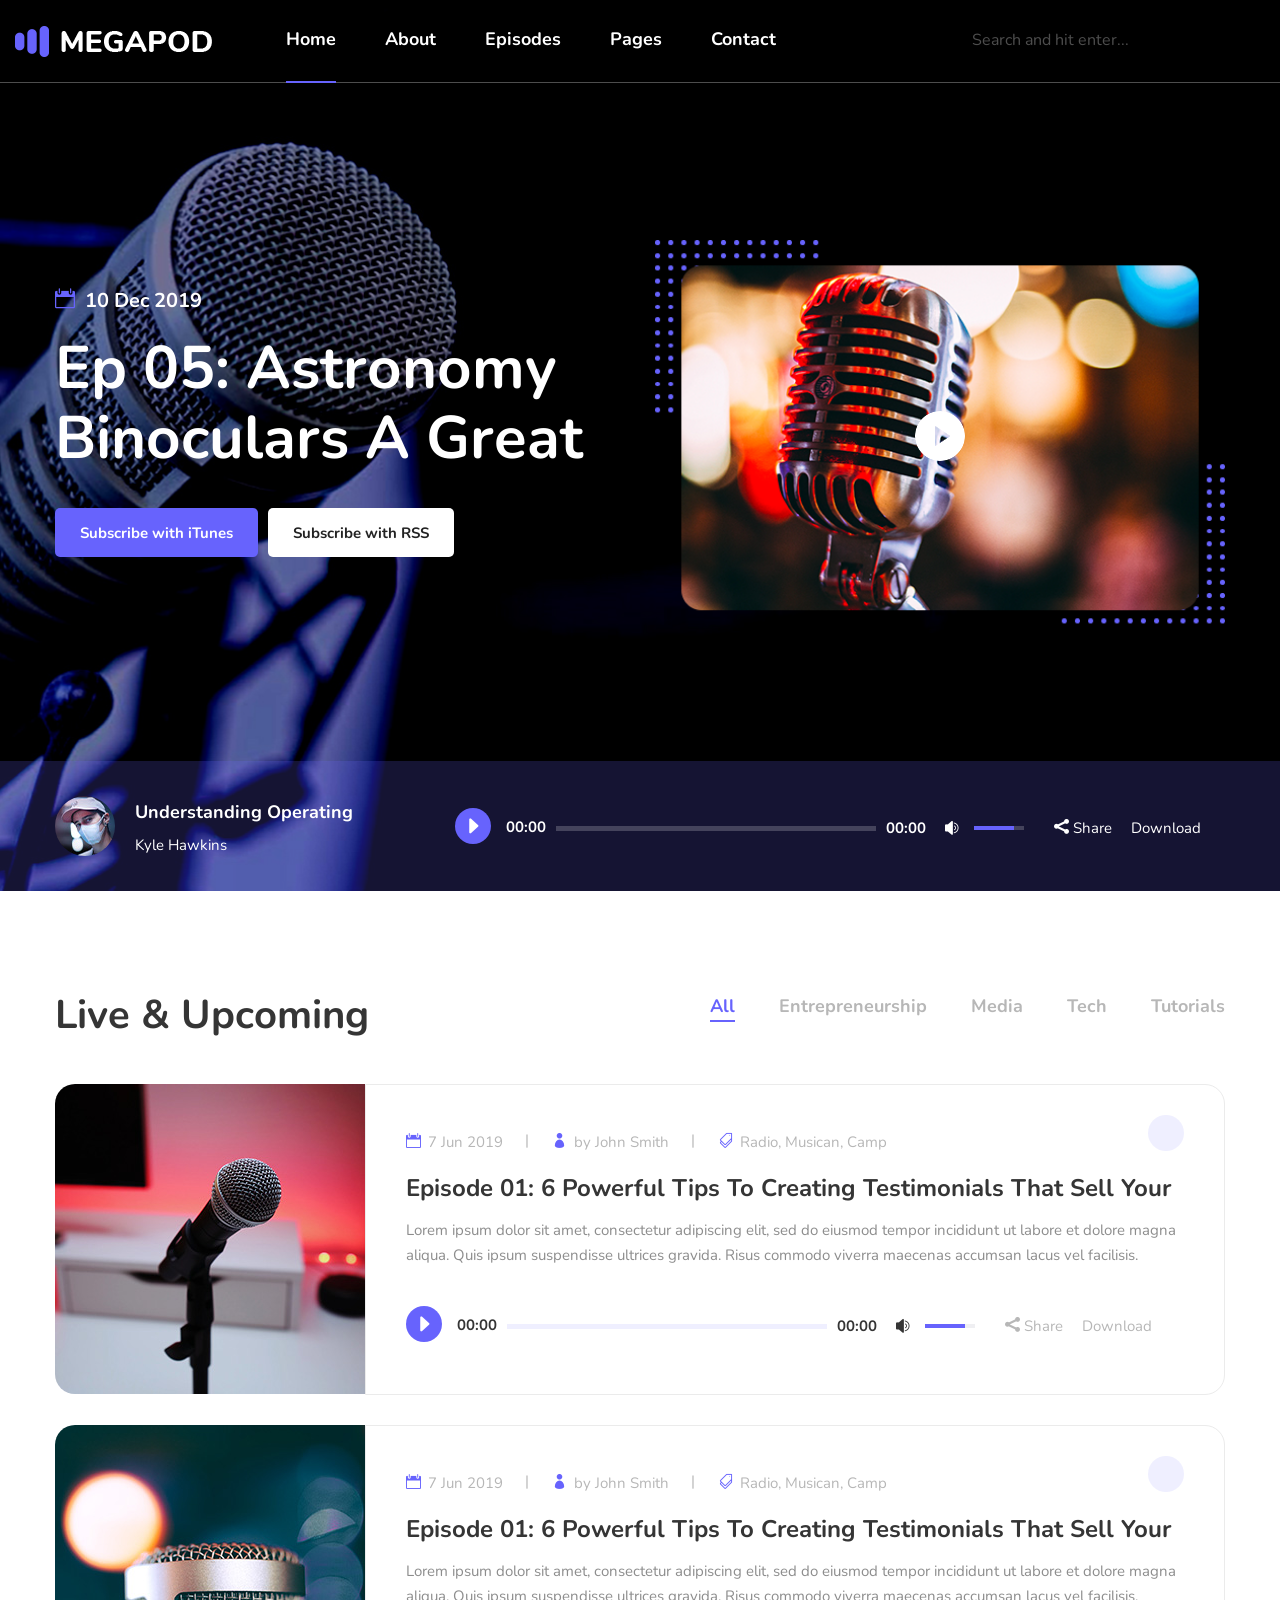
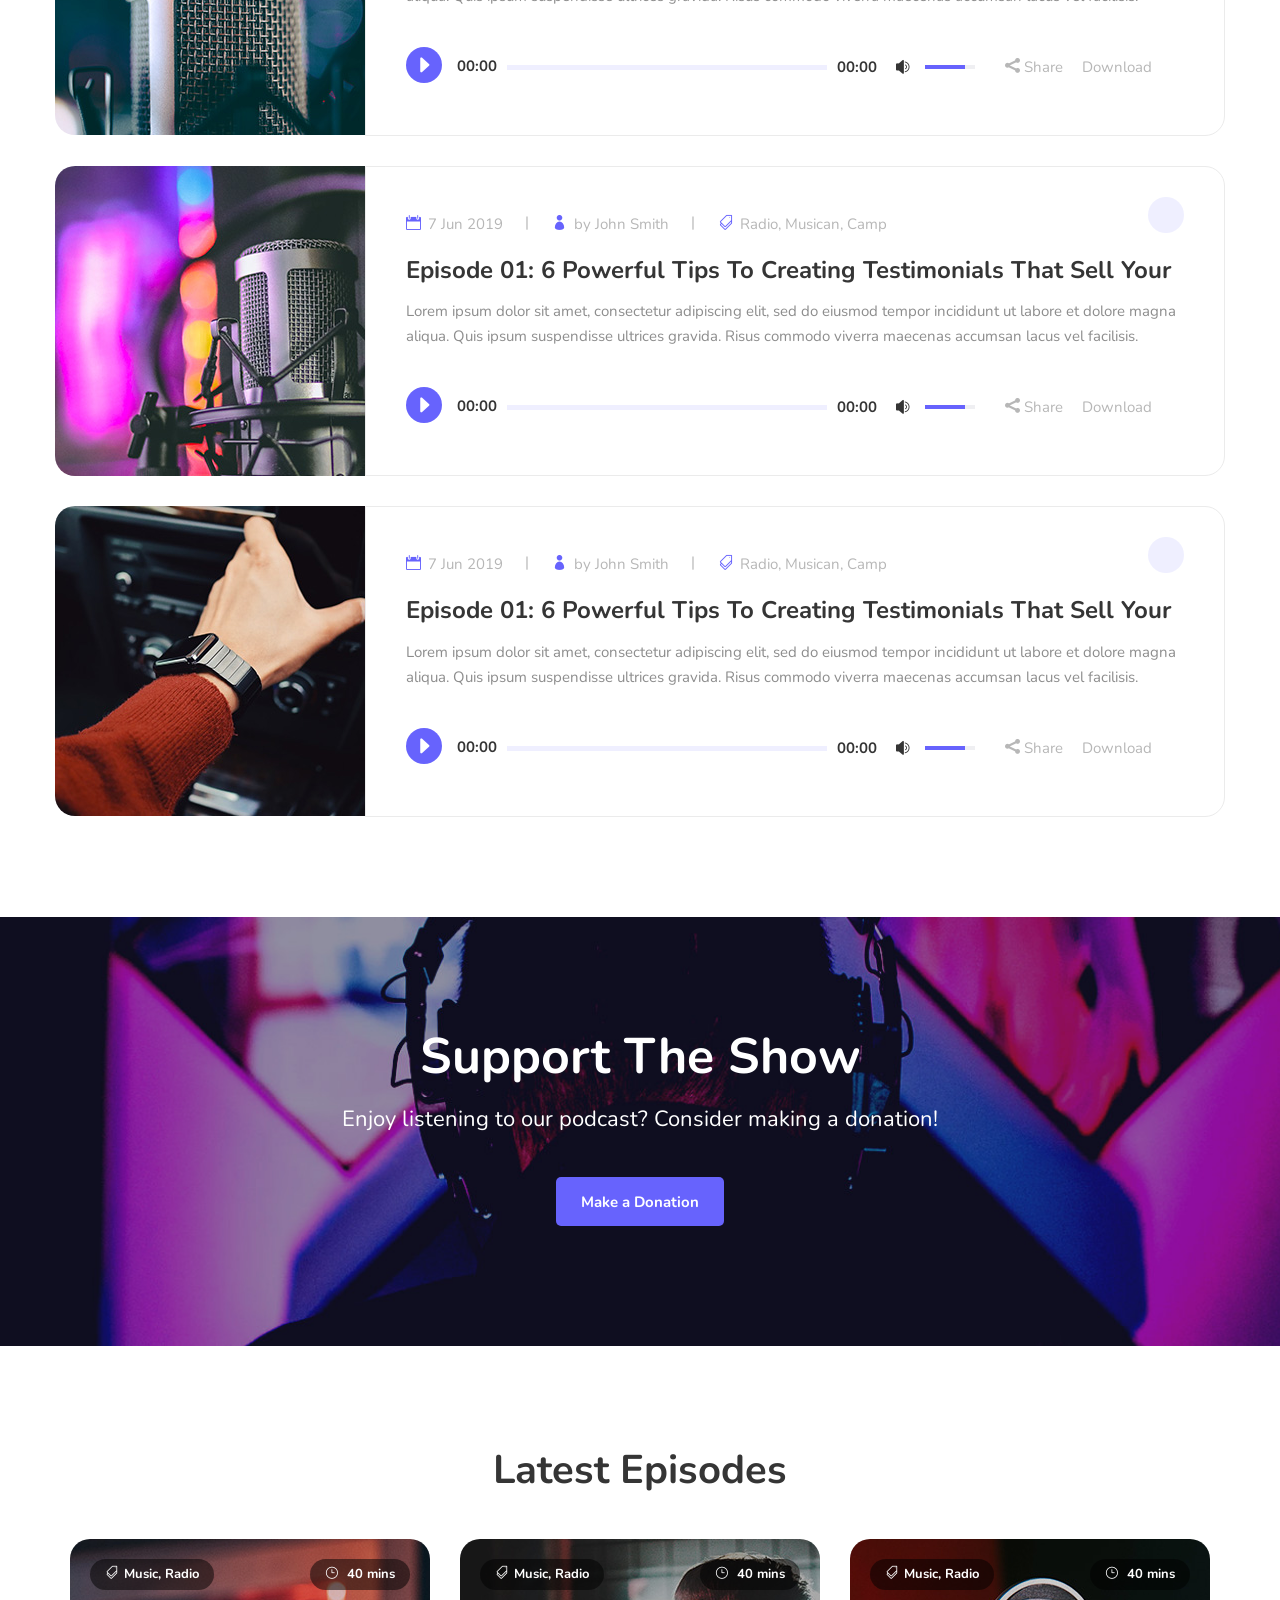
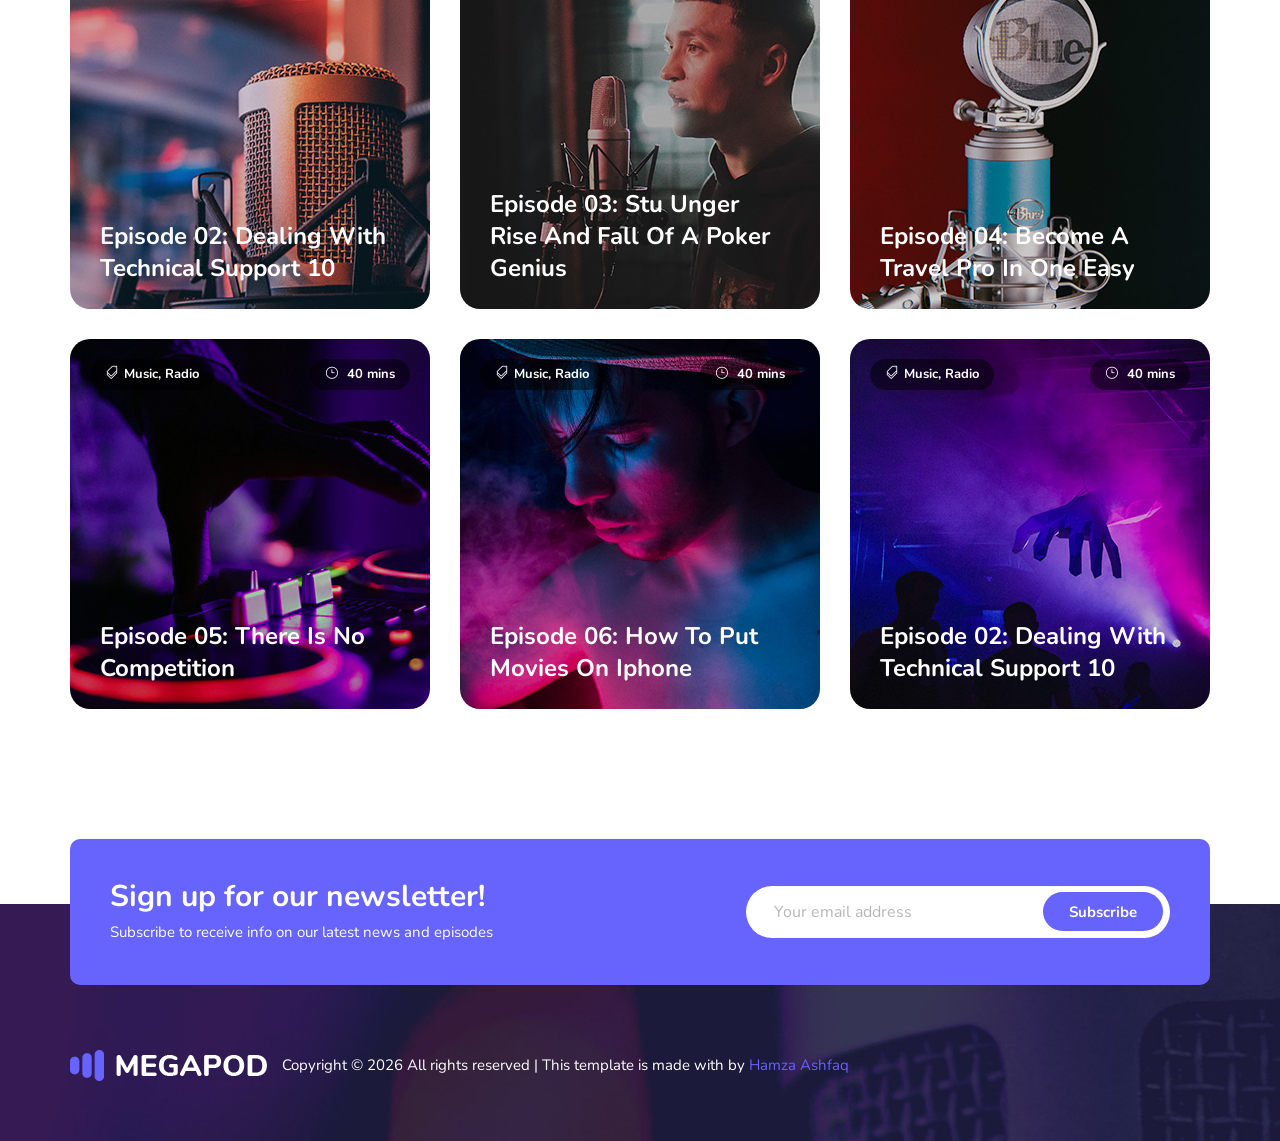
==== index.html @ d337b728 "Initial commit" ====
<!DOCTYPE html>
<html lang="zxx">

<head>
    <meta charset="UTF-8">
    <meta name="description" content="Megapod Template">
    <meta name="keywords" content="Megapod, unica, creative, html">
    <meta name="viewport" content="width=device-width, initial-scale=1.0">
    <meta http-equiv="X-UA-Compatible" content="ie=edge">
    <title>Megapod | Template</title>
    <link rel="shortcut icon" href="./img/download.jpg" type="image/x-icon">

    <!-- Google Font -->
    <link href="https://fonts.googleapis.com/css2?family=Nunito:wght@300;400;600;700;800;900&display=swap" rel="stylesheet">

    <!-- Css Styles -->
    <link rel="stylesheet" href="css/bootstrap.min.css" type="text/css">
    <link rel="stylesheet" href="css/font-awesome.min.css" type="text/css">
    <link rel="stylesheet" href="css/elegant-icons.css" type="text/css">
    <link rel="stylesheet" href="css/magnific-popup.css" type="text/css">
    <link rel="stylesheet" href="css/owl.carousel.min.css" type="text/css">
    <link rel="stylesheet" href="css/slicknav.min.css" type="text/css">
    <link rel="stylesheet" href="css/style.css" type="text/css">
</head>

<body>
    <!-- Page Preloder -->
    <div id="preloder">
        <div class="loader"></div>
    </div>

    <!-- Offcanvas Menu Begin -->
    <div class="offcanvas-menu-overlay"></div>
    <div class="offcanvas-menu-wrapper">
        <div class="offcanvas__search">
            <form action="#">
                <input type="text" placeholder="Search and hit enter...">
                <button type="submit"><i class="fa fa-search"></i></button>
            </form>
        </div>
        <div class="offcanvas__logo">
            <a href="./index.html"><img src="img/logo.png" alt=""></a>
        </div>
        <div id="mobile-menu-wrap"></div>
        <div class="offcanvas__social">
            <a href="#"><i class="fa fa-facebook"></i></a>
            <a href="#"><i class="fa fa-twitter"></i></a>
            <a href="#"><i class="fa fa-pinterest"></i></a>
            <a href="#"><i class="fa fa-instagram"></i></a>
            <a href="#"><i class="fa fa-dribbble"></i></a>
        </div>
    </div>
    <!-- Offcanvas Menu End -->

    <!-- Header Section Begin -->
    <header class="header">
        <div class="container-fluid">
            <div class="row">
                <div class="col-lg-8">
                    <div class="header__logo">
                        <a href="./index.html"><img src="img/logo.png" alt=""></a>
                    </div>
                    <nav class="header__menu mobile-menu">
                        <ul>
                            <li class="active"><a href="./index.html">Home</a></li>
                            <li><a href="./about.html">About</a></li>
                            <li><a href="./episodes.html">Episodes</a></li>
                            <li><a href="#">Pages</a>
                                <ul class="dropdown">
                                    <li><a href="./about.html">About</a></li>
                                    <li><a href="./episodes-details.html">Episodes</a></li>
                                    <li><a href="./blog.html">Blog</a></li>
                                    <li><a href="./blog-details.html">Blog Details</a></li>
                                </ul>
                            </li>
                            <li><a href="./contact.html">Contact</a></li>
                        </ul>
                    </nav>
                </div>
                <div class="col-lg-4">
                    <div class="header__right">
                        <div class="header__right__search">
                            <form action="#">
                                <input type="text" placeholder="Search and hit enter...">
                                <button type="submit"><i class="fa fa-search"></i></button>
                            </form>
                        </div>
                        <div class="header__right__social">
                            <a href="#"><i class="fa fa-facebook"></i></a>
                            <a href="#"><i class="fa fa-twitter"></i></a>
                            <a href="#"><i class="fa fa-pinterest"></i></a>
                            <a href="#"><i class="fa fa-instagram"></i></a>
                            <a href="#"><i class="fa fa-dribbble"></i></a>
                        </div>
                    </div>
                </div>
            </div>
            <div class="canvas__open"><i class="fa fa-bars"></i></div>
        </div>
    </header>
    <!-- Header Section End -->

    <!-- Hero Section Begin -->
    <section class="hero spad set-bg" data-setbg="img/hero/hero-bg.jpg">
        <div class="container">
            <div class="row">
                <div class="col-lg-6">
                    <div class="hero__text">
                        <h5><span class="icon_calendar"></span> 10 Dec 2019</h5>
                        <h2>Ep 05: Astronomy Binoculars A Great</h2>
                        <a href="#" class="primary-btn">Subscribe with iTunes</a>
                        <a href="#" class="primary-btn white-btn">Subscribe with RSS</a>
                    </div>
                </div>
                <div class="col-lg-6">
                    <div class="hero__pic set-bg" data-setbg="img/hero/hero-video.png">
                        <a href="https://w.soundcloud.com/player/?url=https%3A//api.soundcloud.com/tracks/249690664&color=%23ff5500&auto_play=false&hide_related=false&show_comments=true&show_user=true&show_reposts=false&show_teaser=true&visual=true" class="play-btn video-popup"><img src="img/hero/play-btn.png" alt=""></a>
                    </div>
                </div>
            </div>
        </div>
        <div class="single__track">
            <div class="container">
                <div class="row">
                    <div class="col-lg-4">
                        <div class="single__track__item">
                            <div class="single__track__item__pic">
                                <img src="img/hero/hero-track.jpg" alt="">
                            </div>
                            <div class="single__track__item__text">
                                <h5>Understanding Operating</h5>
                                <span>Kyle Hawkins</span>
                            </div>
                        </div>
                    </div>
                    <div class="col-lg-8">
                        <div class="single__track__option">
                            <div class="jp-jplayer jplayer" data-ancestor=".jp_container" data-url="music-files/2.mp3">
                            </div>
                            <div class="jp-audio jp_container" role="application" aria-label="media player">
                                <div class="jp-gui jp-interface">
                                    <!-- Player Controls -->
                                    <div class="player_controls_box">
                                        <button class="jp-play player_button" tabindex="0"></button>
                                    </div>
                                    <!-- Progress Bar -->
                                    <div class="player_bars">
                                        <div class="jp-progress">
                                            <div class="jp-seek-bar">
                                                <div>
                                                    <div class="jp-play-bar">
                                                        <div class="jp-current-time" role="timer" aria-label="time">0:00
                                                        </div>
                                                    </div>
                                                </div>
                                            </div>
                                        </div>
                                        <div class="jp-duration ml-auto" role="timer" aria-label="duration">00:00</div>
                                    </div>
                                    <!-- Volume Controls -->
                                    <div class="jp-volume-controls">
                                        <button class="jp-mute" tabindex="0"><span
                                            class="icon_volume-high"></span></button>
                                        <div class="jp-volume-bar">
                                            <div class="jp-volume-bar-value" style="width: 0%;"></div>
                                        </div>
                                    </div>
                                </div>
                                <div class="jp-btns">
                                    <a href="#"><i class="social_share"></i> Share</a>
                                    <a href="#"><i class="fa fa-download"></i> Download</a>
                                </div>
                            </div>
                        </div>
                    </div>
                </div>
            </div>
        </div>
    </section>
    <!-- Hero Section End -->

    <!-- Podcast Section Begin -->
    <section class="podcast spad">
        <div class="container">
            <div class="podcast__top">
                <div class="row">
                    <div class="col-lg-5 col-md-5">
                        <h2>Live & Upcoming</h2>
                    </div>
                    <div class="col-lg-7 col-md-7">
                        <ul class="filter__controls">
                            <li class="active" data-filter="*">All</li>
                            <li data-filter=".entrepreneurship">Entrepreneurship</li>
                            <li data-filter=".media">Media</li>
                            <li data-filter=".tech">Tech</li>
                            <li data-filter=".tutorials">Tutorials</li>
                        </ul>
                    </div>
                </div>
            </div>
            <div class="row podcast-filter">
                <div class="col-lg-12 mix entrepreneurship">
                    <div class="podcast__item">
                        <div class="podcast__item__pic">
                            <img src="img/podcast/podcast-1.jpg" alt="">
                        </div>
                        <div class="podcast__item__text">
                            <a href="#" class="heart-icon"><i class="fa fa-heart"></i></a>
                            <ul>
                                <li><span class="icon_calendar"></span> 7 Jun 2019 </li>
                                <li><span class="icon_profile"></span> by John Smith</li>
                                <li><span class="icon_tags_alt"></span> Radio, Musican, Camp</li>
                            </ul>
                            <h4>Episode 01: 6 Powerful Tips To Creating Testimonials That Sell Your</h4>
                            <p>Lorem ipsum dolor sit amet, consectetur adipiscing elit, sed do eiusmod tempor incididunt ut labore et dolore magna aliqua. Quis ipsum suspendisse ultrices gravida. Risus commodo viverra maecenas accumsan lacus vel facilisis.</p>
                            <div class="track__option">
                                <div class="jp-jplayer jplayer" data-ancestor=".jp_container-1" data-url="music-files/3.mp3"></div>
                                <div class="jp-audio jp_container-1" role="application" aria-label="media player">
                                    <div class="jp-gui jp-interface">
                                        <!-- Player Controls -->
                                        <div class="player_controls_box">
                                            <button class="jp-play player_button" tabindex="0"></button>
                                        </div>
                                        <!-- Progress Bar -->
                                        <div class="player_bars">
                                            <div class="jp-progress">
                                                <div class="jp-seek-bar">
                                                    <div>
                                                        <div class="jp-play-bar">
                                                            <div class="jp-current-time" role="timer" aria-label="time">
                                                                0:00
                                                            </div>
                                                        </div>
                                                    </div>
                                                </div>
                                            </div>
                                            <div class="jp-duration ml-auto" role="timer" aria-label="duration">00:00
                                            </div>
                                        </div>
                                        <!-- Volume Controls -->
                                        <div class="jp-volume-controls">
                                            <button class="jp-mute" tabindex="0"><span
                                                    class="icon_volume-high"></span></button>
                                            <div class="jp-volume-bar">
                                                <div class="jp-volume-bar-value" style="width: 0%;"></div>
                                            </div>
                                        </div>
                                    </div>
                                    <div class="jp-btns">
                                        <a href="#"><i class="social_share"></i> Share</a>
                                        <a href="#"><i class="fa fa-download"></i> Download</a>
                                    </div>
                                </div>
                            </div>
                        </div>
                    </div>
                </div>
                <div class="col-lg-12 mix media">
                    <div class="podcast__item">
                        <div class="podcast__item__pic">
                            <img src="img/podcast/podcast-2.jpg" alt="">
                        </div>
                        <div class="podcast__item__text">
                            <a href="#" class="heart-icon"><i class="fa fa-heart"></i></a>
                            <ul>
                                <li><span class="icon_calendar"></span> 7 Jun 2019 </li>
                                <li><span class="icon_profile"></span> by John Smith</li>
                                <li><span class="icon_tags_alt"></span> Radio, Musican, Camp</li>
                            </ul>
                            <h4>Episode 01: 6 Powerful Tips To Creating Testimonials That Sell Your</h4>
                            <p>Lorem ipsum dolor sit amet, consectetur adipiscing elit, sed do eiusmod tempor incididunt ut labore et dolore magna aliqua. Quis ipsum suspendisse ultrices gravida. Risus commodo viverra maecenas accumsan lacus vel facilisis.</p>
                            <div class="track__option">
                                <div class="jp-jplayer jplayer" data-ancestor=".jp_container-2" data-url="music-files/4.mp3"></div>
                                <div class="jp-audio jp_container-2" role="application" aria-label="media player">
                                    <div class="jp-gui jp-interface">
                                        <!-- Player Controls -->
                                        <div class="player_controls_box">
                                            <button class="jp-play player_button" tabindex="0"></button>
                                        </div>
                                        <!-- Progress Bar -->
                                        <div class="player_bars">
                                            <div class="jp-progress">
                                                <div class="jp-seek-bar">
                                                    <div>
                                                        <div class="jp-play-bar">
                                                            <div class="jp-current-time" role="timer" aria-label="time">
                                                                0:00
                                                            </div>
                                                        </div>
                                                    </div>
                                                </div>
                                            </div>
                                            <div class="jp-duration ml-auto" role="timer" aria-label="duration">00:00
                                            </div>
                                        </div>
                                        <!-- Volume Controls -->
                                        <div class="jp-volume-controls">
                                            <button class="jp-mute" tabindex="0"><span
                                                        class="icon_volume-high"></span></button>
                                            <div class="jp-volume-bar">
                                                <div class="jp-volume-bar-value" style="width: 0%;"></div>
                                            </div>
                                        </div>
                                    </div>
                                    <div class="jp-btns">
                                        <a href="#"><i class="social_share"></i> Share</a>
                                        <a href="#"><i class="fa fa-download"></i> Download</a>
                                    </div>
                                </div>
                            </div>
                        </div>
                    </div>
                </div>
                <div class="col-lg-12 mix tech">
                    <div class="podcast__item ">
                        <div class="podcast__item__pic">
                            <img src="img/podcast/podcast-3.jpg" alt="">
                        </div>
                        <div class="podcast__item__text">
                            <a href="#" class="heart-icon"><i class="fa fa-heart"></i></a>
                            <ul>
                                <li><span class="icon_calendar"></span> 7 Jun 2019 </li>
                                <li><span class="icon_profile"></span> by John Smith</li>
                                <li><span class="icon_tags_alt"></span> Radio, Musican, Camp</li>
                            </ul>
                            <h4>Episode 01: 6 Powerful Tips To Creating Testimonials That Sell Your</h4>
                            <p>Lorem ipsum dolor sit amet, consectetur adipiscing elit, sed do eiusmod tempor incididunt ut labore et dolore magna aliqua. Quis ipsum suspendisse ultrices gravida. Risus commodo viverra maecenas accumsan lacus vel facilisis.</p>
                            <div class="track__option">
                                <div class="jp-jplayer jplayer" data-ancestor=".jp_container-3" data-url="music-files/5.mp3"></div>
                                <div class="jp-audio jp_container-3" role="application" aria-label="media player">
                                    <div class="jp-gui jp-interface">
                                        <!-- Player Controls -->
                                        <div class="player_controls_box">
                                            <button class="jp-play player_button" tabindex="0"></button>
                                        </div>
                                        <!-- Progress Bar -->
                                        <div class="player_bars">
                                            <div class="jp-progress">
                                                <div class="jp-seek-bar">
                                                    <div>
                                                        <div class="jp-play-bar">
                                                            <div class="jp-current-time" role="timer" aria-label="time">
                                                                0:00
                                                            </div>
                                                        </div>
                                                    </div>
                                                </div>
                                            </div>
                                            <div class="jp-duration ml-auto" role="timer" aria-label="duration">00:00
                                            </div>
                                        </div>
                                        <!-- Volume Controls -->
                                        <div class="jp-volume-controls">
                                            <button class="jp-mute" tabindex="0"><span
                                                            class="icon_volume-high"></span></button>
                                            <div class="jp-volume-bar">
                                                <div class="jp-volume-bar-value" style="width: 0%;"></div>
                                            </div>
                                        </div>
                                    </div>
                                    <div class="jp-btns">
                                        <a href="#"><i class="social_share"></i> Share</a>
                                        <a href="#"><i class="fa fa-download"></i> Download</a>
                                    </div>
                                </div>
                            </div>
                        </div>
                    </div>
                </div>
                <div class="col-lg-12 mix tutorials">
                    <div class="podcast__item">
                        <div class="podcast__item__pic">
                            <img src="img/podcast/podcast-4.jpg" alt="">
                        </div>
                        <div class="podcast__item__text">
                            <a href="#" class="heart-icon"><i class="fa fa-heart"></i></a>
                            <ul>
                                <li><span class="icon_calendar"></span> 7 Jun 2019 </li>
                                <li><span class="icon_profile"></span> by John Smith</li>
                                <li><span class="icon_tags_alt"></span> Radio, Musican, Camp</li>
                            </ul>
                            <h4>Episode 01: 6 Powerful Tips To Creating Testimonials That Sell Your</h4>
                            <p>Lorem ipsum dolor sit amet, consectetur adipiscing elit, sed do eiusmod tempor incididunt ut labore et dolore magna aliqua. Quis ipsum suspendisse ultrices gravida. Risus commodo viverra maecenas accumsan lacus vel facilisis.</p>
                            <div class="track__option">
                                <div class="jp-jplayer jplayer" data-ancestor=".jp_container-4" data-url="music-files/6.mp3"></div>
                                <div class="jp-audio jp_container-4" role="application" aria-label="media player">
                                    <div class="jp-gui jp-interface">
                                        <!-- Player Controls -->
                                        <div class="player_controls_box">
                                            <button class="jp-play player_button" tabindex="0"></button>
                                        </div>
                                        <!-- Progress Bar -->
                                        <div class="player_bars">
                                            <div class="jp-progress">
                                                <div class="jp-seek-bar">
                                                    <div>
                                                        <div class="jp-play-bar">
                                                            <div class="jp-current-time" role="timer" aria-label="time">
                                                                0:00
                                                            </div>
                                                        </div>
                                                    </div>
                                                </div>
                                            </div>
                                            <div class="jp-duration ml-auto" role="timer" aria-label="duration">00:00
                                            </div>
                                        </div>
                                        <!-- Volume Controls -->
                                        <div class="jp-volume-controls">
                                            <button class="jp-mute" tabindex="0"><span
                                                                class="icon_volume-high"></span></button>
                                            <div class="jp-volume-bar">
                                                <div class="jp-volume-bar-value" style="width: 0%;"></div>
                                            </div>
                                        </div>
                                    </div>
                                    <div class="jp-btns">
                                        <a href="#"><i class="social_share"></i> Share</a>
                                        <a href="#"><i class="fa fa-download"></i> Download</a>
                                    </div>
                                </div>
                            </div>
                        </div>
                    </div>
                </div>
            </div>
        </div>
    </section>
    <!-- Podcast Section End -->

    <!-- Call To Action Section Begin -->
    <section class="callto spad set-bg" data-setbg="img/call-bg.jpg">
        <div class="container">
            <div class="row">
                <div class="col-lg-12">
                    <div class="callto__text">
                        <h2>Support The Show</h2>
                        <p>Enjoy listening to our podcast? Consider making a donation!</p>
                        <a href="#" class="primary-btn">Make a Donation</a>
                    </div>
                </div>
            </div>
        </div>
    </section>
    <!-- Call To Action Section End -->

    <!-- Episodes Section Begin -->
    <section class="episodes spad">
        <div class="container">
            <div class="row">
                <div class="col-lg-12">
                    <div class="section-title">
                        <h2>Latest Episodes</h2>
                    </div>
                </div>
            </div>
            <div class="row">
                <div class="col-lg-4 col-md-6">
                    <div class="episodes__item set-bg" data-setbg="img/episodes/episodes-1.jpg">
                        <div class="tags"><span class="icon_tags_alt"></span> Music, Radio</div>
                        <div class="time"><span class="icon_clock_alt"></span> 40 mins</div>
                        <a href="https://w.soundcloud.com/player/?url=https%3A//api.soundcloud.com/tracks/249690664&color=%23ff5500&auto_play=false&hide_related=false&show_comments=true&show_user=true&show_reposts=false&show_teaser=true&visual=true" class="play-btn video-popup"><img src="img/play.png" alt=""></a>
                        <div class="episodes__text">
                            <h4>Episode 02: Dealing With Technical Support 10</h4>
                            <p><span class="icon_calendar"></span> 16 Feb 2019</p>
                        </div>
                    </div>
                </div>
                <div class="col-lg-4 col-md-6">
                    <div class="episodes__item set-bg" data-setbg="img/episodes/episodes-2.jpg">
                        <div class="tags"><span class="icon_tags_alt"></span> Music, Radio</div>
                        <div class="time"><span class="icon_clock_alt"></span> 40 mins</div>
                        <a href="https://w.soundcloud.com/player/?url=https%3A//api.soundcloud.com/tracks/249690664&color=%23ff5500&auto_play=false&hide_related=false&show_comments=true&show_user=true&show_reposts=false&show_teaser=true&visual=true" class="play-btn video-popup"><img src="img/play.png" alt=""></a>
                        <div class="episodes__text">
                            <h4>Episode 03: Stu Unger Rise And Fall Of A Poker Genius</h4>
                            <p><span class="icon_calendar"></span> 16 Feb 2019</p>
                        </div>
                    </div>
                </div>
                <div class="col-lg-4 col-md-6">
                    <div class="episodes__item set-bg" data-setbg="img/episodes/episodes-3.jpg">
                        <div class="tags"><span class="icon_tags_alt"></span> Music, Radio</div>
                        <div class="time"><span class="icon_clock_alt"></span> 40 mins</div>
                        <a href="https://w.soundcloud.com/player/?url=https%3A//api.soundcloud.com/tracks/249690664&color=%23ff5500&auto_play=false&hide_related=false&show_comments=true&show_user=true&show_reposts=false&show_teaser=true&visual=true" class="play-btn video-popup"><img src="img/play.png" alt=""></a>
                        <div class="episodes__text">
                            <h4>Episode 04: Become A Travel Pro In One Easy</h4>
                            <p><span class="icon_calendar"></span> 16 Feb 2019</p>
                        </div>
                    </div>
                </div>
                <div class="col-lg-4 col-md-6">
                    <div class="episodes__item set-bg" data-setbg="img/episodes/episodes-4.jpg">
                        <div class="tags"><span class="icon_tags_alt"></span> Music, Radio</div>
                        <div class="time"><span class="icon_clock_alt"></span> 40 mins</div>
                        <a href="https://w.soundcloud.com/player/?url=https%3A//api.soundcloud.com/tracks/249690664&color=%23ff5500&auto_play=false&hide_related=false&show_comments=true&show_user=true&show_reposts=false&show_teaser=true&visual=true" class="play-btn video-popup"><img src="img/play.png" alt=""></a>
                        <div class="episodes__text">
                            <h4>Episode 05: There Is No Competition</h4>
                            <p><span class="icon_calendar"></span> 16 Feb 2019</p>
                        </div>
                    </div>
                </div>
                <div class="col-lg-4 col-md-6">
                    <div class="episodes__item set-bg" data-setbg="img/episodes/episodes-5.jpg">
                        <div class="tags"><span class="icon_tags_alt"></span> Music, Radio</div>
                        <div class="time"><span class="icon_clock_alt"></span> 40 mins</div>
                        <a href="https://w.soundcloud.com/player/?url=https%3A//api.soundcloud.com/tracks/249690664&color=%23ff5500&auto_play=false&hide_related=false&show_comments=true&show_user=true&show_reposts=false&show_teaser=true&visual=true" class="play-btn video-popup"><img src="img/play.png" alt=""></a>
                        <div class="episodes__text">
                            <h4>Episode 06: How To Put Movies On Iphone</h4>
                            <p><span class="icon_calendar"></span> 16 Feb 2019</p>
                        </div>
                    </div>
                </div>
                <div class="col-lg-4 col-md-6">
                    <div class="episodes__item set-bg" data-setbg="img/episodes/episodes-6.jpg">
                        <div class="tags"><span class="icon_tags_alt"></span> Music, Radio</div>
                        <div class="time"><span class="icon_clock_alt"></span> 40 mins</div>
                        <a href="https://w.soundcloud.com/player/?url=https%3A//api.soundcloud.com/tracks/249690664&color=%23ff5500&auto_play=false&hide_related=false&show_comments=true&show_user=true&show_reposts=false&show_teaser=true&visual=true" class="play-btn video-popup"><img src="img/play.png" alt=""></a>
                        <div class="episodes__text">
                            <h4>Episode 02: Dealing With Technical Support 10</h4>
                            <p><span class="icon_calendar"></span> 16 Feb 2019</p>
                        </div>
                    </div>
                </div>
            </div>
        </div>
    </section>
    <!-- Episodes Section End -->

    <!-- Footer Section Begin -->
    <footer class="footer set-bg" data-setbg="img/footer-bg.jpg">
        <div class="container">
            <div class="footer__subscriber">
                <div class="row">
                    <div class="col-lg-5">
                        <div class="footer__subscriber__text">
                            <h3>Sign up for our newsletter!</h3>
                            <p>Subscribe to receive info on our latest news and episodes</p>
                        </div>
                    </div>
                    <div class="col-lg-5 offset-lg-2">
                        <form action="#" class="footer__subscriber__form">
                            <input type="text" placeholder="Your email address">
                            <button type="submit" class="site-btn">Subscribe</button>
                        </form>
                    </div>
                </div>
            </div>
            <div class="row">
                <div class="col-lg-9 col-md-9">
                    <div class="footer__widget">
                        <div class="footer__logo">
                            <a href="#"><img src="img/logo.png" alt=""></a>
                        </div>
                        <p class="footer__copyright__text">Copyright ©
                            <script>
                                document.write(new Date().getFullYear());
                            </script> All rights reserved | This template is made with <i class="fa fa-heart-o" aria-hidden="true"></i> by <a href="https://colorlib.com" target="_blank">Hamza Ashfaq</a>
                        </p>
                    </div>
                </div>
                <div class="col-lg-3 col-md-3">
                    <div class="footer__social">
                        <a href="#"><i class="fa fa-facebook"></i></a>
                        <a href="#"><i class="fa fa-twitter"></i></a>
                        <a href="#"><i class="fa fa-pinterest"></i></a>
                        <a href="#"><i class="fa fa-instagram"></i></a>
                        <a href="#"><i class="fa fa-youtube-play"></i></a>
                    </div>
                </div>
            </div>
        </div>
    </footer>
    <!-- Footer Section End -->

    <!-- Js Plugins -->
    <script src="js/jquery-3.3.1.min.js"></script>
    <script src="js/bootstrap.min.js"></script>
    <script src="js/jquery.magnific-popup.min.js"></script>
    <script src="js/mixitup.min.js"></script>
    <script src="js/jquery.slicknav.js"></script>
    <script src="js/owl.carousel.min.js"></script>
    <script src="js/main.js"></script>

    <!-- Music Plugin -->
    <script src="js/jquery.jplayer.min.js"></script>
    <script src="js/jplayerInit.js"></script>
</body>

</html>
---- css/elegant-icons.css ----
@font-face {
	font-family: 'ElegantIcons';
	src:url('../fonts/ElegantIcons.eot');
	src:url('../fonts/ElegantIcons.eot?#iefix') format('embedded-opentype'),
		url('../fonts/ElegantIcons.woff') format('woff'),
		url('../fonts/ElegantIcons.ttf') format('truetype'),
		url('../fonts/ElegantIcons.svg#ElegantIcons') format('svg');
	font-weight: normal;
	font-style: normal;
}

/* Use the following CSS code if you want to use data attributes for inserting your icons */
[data-icon]:before {
	font-family: 'ElegantIcons';
	content: attr(data-icon);
	speak: none;
	font-weight: normal;
	font-variant: normal;
	text-transform: none;
	line-height: 1;
	-webkit-font-smoothing: antialiased;
	-moz-osx-font-smoothing: grayscale;
}

/* Use the following CSS code if you want to have a class per icon */
/*
Instead of a list of all class selectors,
you can use the generic selector below, but it's slower:
[class*="your-class-prefix"] {
*/
.arrow_up, .arrow_down, .arrow_left, .arrow_right, .arrow_left-up, .arrow_right-up, .arrow_right-down, .arrow_left-down, .arrow-up-down, .arrow_up-down_alt, .arrow_left-right_alt, .arrow_left-right, .arrow_expand_alt2, .arrow_expand_alt, .arrow_condense, .arrow_expand, .arrow_move, .arrow_carrot-up, .arrow_carrot-down, .arrow_carrot-left, .arrow_carrot-right, .arrow_carrot-2up, .arrow_carrot-2down, .arrow_carrot-2left, .arrow_carrot-2right, .arrow_carrot-up_alt2, .arrow_carrot-down_alt2, .arrow_carrot-left_alt2, .arrow_carrot-right_alt2, .arrow_carrot-2up_alt2, .arrow_carrot-2down_alt2, .arrow_carrot-2left_alt2, .arrow_carrot-2right_alt2, .arrow_triangle-up, .arrow_triangle-down, .arrow_triangle-left, .arrow_triangle-right, .arrow_triangle-up_alt2, .arrow_triangle-down_alt2, .arrow_triangle-left_alt2, .arrow_triangle-right_alt2, .arrow_back, .icon_minus-06, .icon_plus, .icon_close, .icon_check, .icon_minus_alt2, .icon_plus_alt2, .icon_close_alt2, .icon_check_alt2, .icon_zoom-out_alt, .icon_zoom-in_alt, .icon_search, .icon_box-empty, .icon_box-selected, .icon_minus-box, .icon_plus-box, .icon_box-checked, .icon_circle-empty, .icon_circle-slelected, .icon_stop_alt2, .icon_stop, .icon_pause_alt2, .icon_pause, .icon_menu, .icon_menu-square_alt2, .icon_menu-circle_alt2, .icon_ul, .icon_ol, .icon_adjust-horiz, .icon_adjust-vert, .icon_document_alt, .icon_documents_alt, .icon_pencil, .icon_pencil-edit_alt, .icon_pencil-edit, .icon_folder-alt, .icon_folder-open_alt, .icon_folder-add_alt, .icon_info_alt, .icon_error-oct_alt, .icon_error-circle_alt, .icon_error-triangle_alt, .icon_question_alt2, .icon_question, .icon_comment_alt, .icon_chat_alt, .icon_vol-mute_alt, .icon_volume-low_alt, .icon_volume-high_alt, .icon_quotations, .icon_quotations_alt2, .icon_clock_alt, .icon_lock_alt, .icon_lock-open_alt, .icon_key_alt, .icon_cloud_alt, .icon_cloud-upload_alt, .icon_cloud-download_alt, .icon_image, .icon_images, .icon_lightbulb_alt, .icon_gift_alt, .icon_house_alt, .icon_genius, .icon_mobile, .icon_tablet, .icon_laptop, .icon_desktop, .icon_camera_alt, .icon_mail_alt, .icon_cone_alt, .icon_ribbon_alt, .icon_bag_alt, .icon_creditcard, .icon_cart_alt, .icon_paperclip, .icon_tag_alt, .icon_tags_alt, .icon_trash_alt, .icon_cursor_alt, .icon_mic_alt, .icon_compass_alt, .icon_pin_alt, .icon_pushpin_alt, .icon_map_alt, .icon_drawer_alt, .icon_toolbox_alt, .icon_book_alt, .icon_calendar, .icon_film, .icon_table, .icon_contacts_alt, .icon_headphones, .icon_lifesaver, .icon_piechart, .icon_refresh, .icon_link_alt, .icon_link, .icon_loading, .icon_blocked, .icon_archive_alt, .icon_heart_alt, .icon_star_alt, .icon_star-half_alt, .icon_star, .icon_star-half, .icon_tools, .icon_tool, .icon_cog, .icon_cogs, .arrow_up_alt, .arrow_down_alt, .arrow_left_alt, .arrow_right_alt, .arrow_left-up_alt, .arrow_right-up_alt, .arrow_right-down_alt, .arrow_left-down_alt, .arrow_condense_alt, .arrow_expand_alt3, .arrow_carrot_up_alt, .arrow_carrot-down_alt, .arrow_carrot-left_alt, .arrow_carrot-right_alt, .arrow_carrot-2up_alt, .arrow_carrot-2dwnn_alt, .arrow_carrot-2left_alt, .arrow_carrot-2right_alt, .arrow_triangle-up_alt, .arrow_triangle-down_alt, .arrow_triangle-left_alt, .arrow_triangle-right_alt, .icon_minus_alt, .icon_plus_alt, .icon_close_alt, .icon_check_alt, .icon_zoom-out, .icon_zoom-in, .icon_stop_alt, .icon_menu-square_alt, .icon_menu-circle_alt, .icon_document, .icon_documents, .icon_pencil_alt, .icon_folder, .icon_folder-open, .icon_folder-add, .icon_folder_upload, .icon_folder_download, .icon_info, .icon_error-circle, .icon_error-oct, .icon_error-triangle, .icon_question_alt, .icon_comment, .icon_chat, .icon_vol-mute, .icon_volume-low, .icon_volume-high, .icon_quotations_alt, .icon_clock, .icon_lock, .icon_lock-open, .icon_key, .icon_cloud, .icon_cloud-upload, .icon_cloud-download, .icon_lightbulb, .icon_gift, .icon_house, .icon_camera, .icon_mail, .icon_cone, .icon_ribbon, .icon_bag, .icon_cart, .icon_tag, .icon_tags, .icon_trash, .icon_cursor, .icon_mic, .icon_compass, .icon_pin, .icon_pushpin, .icon_map, .icon_drawer, .icon_toolbox, .icon_book, .icon_contacts, .icon_archive, .icon_heart, .icon_profile, .icon_group, .icon_grid-2x2, .icon_grid-3x3, .icon_music, .icon_pause_alt, .icon_phone, .icon_upload, .icon_download, .social_facebook, .social_twitter, .social_pinterest, .social_googleplus, .social_tumblr, .social_tumbleupon, .social_wordpress, .social_instagram, .social_dribbble, .social_vimeo, .social_linkedin, .social_rss, .social_deviantart, .social_share, .social_myspace, .social_skype, .social_youtube, .social_picassa, .social_googledrive, .social_flickr, .social_blogger, .social_spotify, .social_delicious, .social_facebook_circle, .social_twitter_circle, .social_pinterest_circle, .social_googleplus_circle, .social_tumblr_circle, .social_stumbleupon_circle, .social_wordpress_circle, .social_instagram_circle, .social_dribbble_circle, .social_vimeo_circle, .social_linkedin_circle, .social_rss_circle, .social_deviantart_circle, .social_share_circle, .social_myspace_circle, .social_skype_circle, .social_youtube_circle, .social_picassa_circle, .social_googledrive_alt2, .social_flickr_circle, .social_blogger_circle, .social_spotify_circle, .social_delicious_circle, .social_facebook_square, .social_twitter_square, .social_pinterest_square, .social_googleplus_square, .social_tumblr_square, .social_stumbleupon_square, .social_wordpress_square, .social_instagram_square, .social_dribbble_square, .social_vimeo_square, .social_linkedin_square, .social_rss_square, .social_deviantart_square, .social_share_square, .social_myspace_square, .social_skype_square, .social_youtube_square, .social_picassa_square, .social_googledrive_square, .social_flickr_square, .social_blogger_square, .social_spotify_square, .social_delicious_square, .icon_printer, .icon_calulator, .icon_building, .icon_floppy, .icon_drive, .icon_search-2, .icon_id, .icon_id-2, .icon_puzzle, .icon_like, .icon_dislike, .icon_mug, .icon_currency, .icon_wallet, .icon_pens, .icon_easel, .icon_flowchart, .icon_datareport, .icon_briefcase, .icon_shield, .icon_percent, .icon_globe, .icon_globe-2, .icon_target, .icon_hourglass, .icon_balance, .icon_rook, .icon_printer-alt, .icon_calculator_alt, .icon_building_alt, .icon_floppy_alt, .icon_drive_alt, .icon_search_alt, .icon_id_alt, .icon_id-2_alt, .icon_puzzle_alt, .icon_like_alt, .icon_dislike_alt, .icon_mug_alt, .icon_currency_alt, .icon_wallet_alt, .icon_pens_alt, .icon_easel_alt, .icon_flowchart_alt, .icon_datareport_alt, .icon_briefcase_alt, .icon_shield_alt, .icon_percent_alt, .icon_globe_alt, .icon_clipboard {
	font-family: 'ElegantIcons';
	speak: none;
	font-style: normal;
	font-weight: normal;
	font-variant: normal;
	text-transform: none;
	line-height: 1;
	-webkit-font-smoothing: antialiased;
}
.arrow_up:before {
	content: "\21";
}
.arrow_down:before {
	content: "\22";
}
.arrow_left:before {
	content: "\23";
}
.arrow_right:before {
	content: "\24";
}
.arrow_left-up:before {
	content: "\25";
}
.arrow_right-up:before {
	content: "\26";
}
.arrow_right-down:before {
	content: "\27";
}
.arrow_left-down:before {
	content: "\28";
}
.arrow-up-down:before {
	content: "\29";
}
.arrow_up-down_alt:before {
	content: "\2a";
}
.arrow_left-right_alt:before {
	content: "\2b";
}
.arrow_left-right:before {
	content: "\2c";
}
.arrow_expand_alt2:before {
	content: "\2d";
}
.arrow_expand_alt:before {
	content: "\2e";
}
.arrow_condense:before {
	content: "\2f";
}
.arrow_expand:before {
	content: "\30";
}
.arrow_move:before {
	content: "\31";
}
.arrow_carrot-up:before {
	content: "\32";
}
.arrow_carrot-down:before {
	content: "\33";
}
.arrow_carrot-left:before {
	content: "\34";
}
.arrow_carrot-right:before {
	content: "\35";
}
.arrow_carrot-2up:before {
	content: "\36";
}
.arrow_carrot-2down:before {
	content: "\37";
}
.arrow_carrot-2left:before {
	content: "\38";
}
.arrow_carrot-2right:before {
	content: "\39";
}
.arrow_carrot-up_alt2:before {
	content: "\3a";
}
.arrow_carrot-down_alt2:before {
	content: "\3b";
}
.arrow_carrot-left_alt2:before {
	content: "\3c";
}
.arrow_carrot-right_alt2:before {
	content: "\3d";
}
.arrow_carrot-2up_alt2:before {
	content: "\3e";
}
.arrow_carrot-2down_alt2:before {
	content: "\3f";
}
.arrow_carrot-2left_alt2:before {
	content: "\40";
}
.arrow_carrot-2right_alt2:before {
	content: "\41";
}
.arrow_triangle-up:before {
	content: "\42";
}
.arrow_triangle-down:before {
	content: "\43";
}
.arrow_triangle-left:before {
	content: "\44";
}
.arrow_triangle-right:before {
	content: "\45";
}
.arrow_triangle-up_alt2:before {
	content: "\46";
}
.arrow_triangle-down_alt2:before {
	content: "\47";
}
.arrow_triangle-left_alt2:before {
	content: "\48";
}
.arrow_triangle-right_alt2:before {
	content: "\49";
}
.arrow_back:before {
	content: "\4a";
}
.icon_minus-06:before {
	content: "\4b";
}
.icon_plus:before {
	content: "\4c";
}
.icon_close:before {
	content: "\4d";
}
.icon_check:before {
	content: "\4e";
}
.icon_minus_alt2:before {
	content: "\4f";
}
.icon_plus_alt2:before {
	content: "\50";
}
.icon_close_alt2:before {
	content: "\51";
}
.icon_check_alt2:before {
	content: "\52";
}
.icon_zoom-out_alt:before {
	content: "\53";
}
.icon_zoom-in_alt:before {
	content: "\54";
}
.icon_search:before {
	content: "\55";
}
.icon_box-empty:before {
	content: "\56";
}
.icon_box-selected:before {
	content: "\57";
}
.icon_minus-box:before {
	content: "\58";
}
.icon_plus-box:before {
	content: "\59";
}
.icon_box-checked:before {
	content: "\5a";
}
.icon_circle-empty:before {
	content: "\5b";
}
.icon_circle-slelected:before {
	content: "\5c";
}
.icon_stop_alt2:before {
	content: "\5d";
}
.icon_stop:before {
	content: "\5e";
}
.icon_pause_alt2:before {
	content: "\5f";
}
.icon_pause:before {
	content: "\60";
}
.icon_menu:before {
	content: "\61";
}
.icon_menu-square_alt2:before {
	content: "\62";
}
.icon_menu-circle_alt2:before {
	content: "\63";
}
.icon_ul:before {
	content: "\64";
}
.icon_ol:before {
	content: "\65";
}
.icon_adjust-horiz:before {
	content: "\66";
}
.icon_adjust-vert:before {
	content: "\67";
}
.icon_document_alt:before {
	content: "\68";
}
.icon_documents_alt:before {
	content: "\69";
}
.icon_pencil:before {
	content: "\6a";
}
.icon_pencil-edit_alt:before {
	content: "\6b";
}
.icon_pencil-edit:before {
	content: "\6c";
}
.icon_folder-alt:before {
	content: "\6d";
}
.icon_folder-open_alt:before {
	content: "\6e";
}
.icon_folder-add_alt:before {
	content: "\6f";
}
.icon_info_alt:before {
	content: "\70";
}
.icon_error-oct_alt:before {
	content: "\71";
}
.icon_error-circle_alt:before {
	content: "\72";
}
.icon_error-triangle_alt:before {
	content: "\73";
}
.icon_question_alt2:before {
	content: "\74";
}
.icon_question:before {
	content: "\75";
}
.icon_comment_alt:before {
	content: "\76";
}
.icon_chat_alt:before {
	content: "\77";
}
.icon_vol-mute_alt:before {
	content: "\78";
}
.icon_volume-low_alt:before {
	content: "\79";
}
.icon_volume-high_alt:before {
	content: "\7a";
}
.icon_quotations:before {
	content: "\7b";
}
.icon_quotations_alt2:before {
	content: "\7c";
}
.icon_clock_alt:before {
	content: "\7d";
}
.icon_lock_alt:before {
	content: "\7e";
}
.icon_lock-open_alt:before {
	content: "\e000";
}
.icon_key_alt:before {
	content: "\e001";
}
.icon_cloud_alt:before {
	content: "\e002";
}
.icon_cloud-upload_alt:before {
	content: "\e003";
}
.icon_cloud-download_alt:before {
	content: "\e004";
}
.icon_image:before {
	content: "\e005";
}
.icon_images:before {
	content: "\e006";
}
.icon_lightbulb_alt:before {
	content: "\e007";
}
.icon_gift_alt:before {
	content: "\e008";
}
.icon_house_alt:before {
	content: "\e009";
}
.icon_genius:before {
	content: "\e00a";
}
.icon_mobile:before {
	content: "\e00b";
}
.icon_tablet:before {
	content: "\e00c";
}
.icon_laptop:before {
	content: "\e00d";
}
.icon_desktop:before {
	content: "\e00e";
}
.icon_camera_alt:before {
	content: "\e00f";
}
.icon_mail_alt:before {
	content: "\e010";
}
.icon_cone_alt:before {
	content: "\e011";
}
.icon_ribbon_alt:before {
	content: "\e012";
}
.icon_bag_alt:before {
	content: "\e013";
}
.icon_creditcard:before {
	content: "\e014";
}
.icon_cart_alt:before {
	content: "\e015";
}
.icon_paperclip:before {
	content: "\e016";
}
.icon_tag_alt:before {
	content: "\e017";
}
.icon_tags_alt:before {
	content: "\e018";
}
.icon_trash_alt:before {
	content: "\e019";
}
.icon_cursor_alt:before {
	content: "\e01a";
}
.icon_mic_alt:before {
	content: "\e01b";
}
.icon_compass_alt:before {
	content: "\e01c";
}
.icon_pin_alt:before {
	content: "\e01d";
}
.icon_pushpin_alt:before {
	content: "\e01e";
}
.icon_map_alt:before {
	content: "\e01f";
}
.icon_drawer_alt:before {
	content: "\e020";
}
.icon_toolbox_alt:before {
	content: "\e021";
}
.icon_book_alt:before {
	content: "\e022";
}
.icon_calendar:before {
	content: "\e023";
}
.icon_film:before {
	content: "\e024";
}
.icon_table:before {
	content: "\e025";
}
.icon_contacts_alt:before {
	content: "\e026";
}
.icon_headphones:before {
	content: "\e027";
}
.icon_lifesaver:before {
	content: "\e028";
}
.icon_piechart:before {
	content: "\e029";
}
.icon_refresh:before {
	content: "\e02a";
}
.icon_link_alt:before {
	content: "\e02b";
}
.icon_link:before {
	content: "\e02c";
}
.icon_loading:before {
	content: "\e02d";
}
.icon_blocked:before {
	content: "\e02e";
}
.icon_archive_alt:before {
	content: "\e02f";
}
.icon_heart_alt:before {
	content: "\e030";
}
.icon_star_alt:before {
	content: "\e031";
}
.icon_star-half_alt:before {
	content: "\e032";
}
.icon_star:before {
	content: "\e033";
}
.icon_star-half:before {
	content: "\e034";
}
.icon_tools:before {
	content: "\e035";
}
.icon_tool:before {
	content: "\e036";
}
.icon_cog:before {
	content: "\e037";
}
.icon_cogs:before {
	content: "\e038";
}
.arrow_up_alt:before {
	content: "\e039";
}
.arrow_down_alt:before {
	content: "\e03a";
}
.arrow_left_alt:before {
	content: "\e03b";
}
.arrow_right_alt:before {
	content: "\e03c";
}
.arrow_left-up_alt:before {
	content: "\e03d";
}
.arrow_right-up_alt:before {
	content: "\e03e";
}
.arrow_right-down_alt:before {
	content: "\e03f";
}
.arrow_left-down_alt:before {
	content: "\e040";
}
.arrow_condense_alt:before {
	content: "\e041";
}
.arrow_expand_alt3:before {
	content: "\e042";
}
.arrow_carrot_up_alt:before {
	content: "\e043";
}
.arrow_carrot-down_alt:before {
	content: "\e044";
}
.arrow_carrot-left_alt:before {
	content: "\e045";
}
.arrow_carrot-right_alt:before {
	content: "\e046";
}
.arrow_carrot-2up_alt:before {
	content: "\e047";
}
.arrow_carrot-2dwnn_alt:before {
	content: "\e048";
}
.arrow_carrot-2left_alt:before {
	content: "\e049";
}
.arrow_carrot-2right_alt:before {
	content: "\e04a";
}
.arrow_triangle-up_alt:before {
	content: "\e04b";
}
.arrow_triangle-down_alt:before {
	content: "\e04c";
}
.arrow_triangle-left_alt:before {
	content: "\e04d";
}
.arrow_triangle-right_alt:before {
	content: "\e04e";
}
.icon_minus_alt:before {
	content: "\e04f";
}
.icon_plus_alt:before {
	content: "\e050";
}
.icon_close_alt:before {
	content: "\e051";
}
.icon_check_alt:before {
	content: "\e052";
}
.icon_zoom-out:before {
	content: "\e053";
}
.icon_zoom-in:before {
	content: "\e054";
}
.icon_stop_alt:before {
	content: "\e055";
}
.icon_menu-square_alt:before {
	content: "\e056";
}
.icon_menu-circle_alt:before {
	content: "\e057";
}
.icon_document:before {
	content: "\e058";
}
.icon_documents:before {
	content: "\e059";
}
.icon_pencil_alt:before {
	content: "\e05a";
}
.icon_folder:before {
	content: "\e05b";
}
.icon_folder-open:before {
	content: "\e05c";
}
.icon_folder-add:before {
	content: "\e05d";
}
.icon_folder_upload:before {
	content: "\e05e";
}
.icon_folder_download:before {
	content: "\e05f";
}
.icon_info:before {
	content: "\e060";
}
.icon_error-circle:before {
	content: "\e061";
}
.icon_error-oct:before {
	content: "\e062";
}
.icon_error-triangle:before {
	content: "\e063";
}
.icon_question_alt:before {
	content: "\e064";
}
.icon_comment:before {
	content: "\e065";
}
.icon_chat:before {
	content: "\e066";
}
.icon_vol-mute:before {
	content: "\e067";
}
.icon_volume-low:before {
	content: "\e068";
}
.icon_volume-high:before {
	content: "\e069";
}
.icon_quotations_alt:before {
	content: "\e06a";
}
.icon_clock:before {
	content: "\e06b";
}
.icon_lock:before {
	content: "\e06c";
}
.icon_lock-open:before {
	content: "\e06d";
}
.icon_key:before {
	content: "\e06e";
}
.icon_cloud:before {
	content: "\e06f";
}
.icon_cloud-upload:before {
	content: "\e070";
}
.icon_cloud-download:before {
	content: "\e071";
}
.icon_lightbulb:before {
	content: "\e072";
}
.icon_gift:before {
	content: "\e073";
}
.icon_house:before {
	content: "\e074";
}
.icon_camera:before {
	content: "\e075";
}
.icon_mail:before {
	content: "\e076";
}
.icon_cone:before {
	content: "\e077";
}
.icon_ribbon:before {
	content: "\e078";
}
.icon_bag:before {
	content: "\e079";
}
.icon_cart:before {
	content: "\e07a";
}
.icon_tag:before {
	content: "\e07b";
}
.icon_tags:before {
	content: "\e07c";
}
.icon_trash:before {
	content: "\e07d";
}
.icon_cursor:before {
	content: "\e07e";
}
.icon_mic:before {
	content: "\e07f";
}
.icon_compass:before {
	content: "\e080";
}
.icon_pin:before {
	content: "\e081";
}
.icon_pushpin:before {
	content: "\e082";
}
.icon_map:before {
	content: "\e083";
}
.icon_drawer:before {
	content: "\e084";
}
.icon_toolbox:before {
	content: "\e085";
}
.icon_book:before {
	content: "\e086";
}
.icon_contacts:before {
	content: "\e087";
}
.icon_archive:before {
	content: "\e088";
}
.icon_heart:before {
	content: "\e089";
}
.icon_profile:before {
	content: "\e08a";
}
.icon_group:before {
	content: "\e08b";
}
.icon_grid-2x2:before {
	content: "\e08c";
}
.icon_grid-3x3:before {
	content: "\e08d";
}
.icon_music:before {
	content: "\e08e";
}
.icon_pause_alt:before {
	content: "\e08f";
}
.icon_phone:before {
	content: "\e090";
}
.icon_upload:before {
	content: "\e091";
}
.icon_download:before {
	content: "\e092";
}
.social_facebook:before {
	content: "\e093";
}
.social_twitter:before {
	content: "\e094";
}
.social_pinterest:before {
	content: "\e095";
}
.social_googleplus:before {
	content: "\e096";
}
.social_tumblr:before {
	content: "\e097";
}
.social_tumbleupon:before {
	content: "\e098";
}
.social_wordpress:before {
	content: "\e099";
}
.social_instagram:before {
	content: "\e09a";
}
.social_dribbble:before {
	content: "\e09b";
}
.social_vimeo:before {
	content: "\e09c";
}
.social_linkedin:before {
	content: "\e09d";
}
.social_rss:before {
	content: "\e09e";
}
.social_deviantart:before {
	content: "\e09f";
}
.social_share:before {
	content: "\e0a0";
}
.social_myspace:before {
	content: "\e0a1";
}
.social_skype:before {
	content: "\e0a2";
}
.social_youtube:before {
	content: "\e0a3";
}
.social_picassa:before {
	content: "\e0a4";
}
.social_googledrive:before {
	content: "\e0a5";
}
.social_flickr:before {
	content: "\e0a6";
}
.social_blogger:before {
	content: "\e0a7";
}
.social_spotify:before {
	content: "\e0a8";
}
.social_delicious:before {
	content: "\e0a9";
}
.social_facebook_circle:before {
	content: "\e0aa";
}
.social_twitter_circle:before {
	content: "\e0ab";
}
.social_pinterest_circle:before {
	content: "\e0ac";
}
.social_googleplus_circle:before {
	content: "\e0ad";
}
.social_tumblr_circle:before {
	content: "\e0ae";
}
.social_stumbleupon_circle:before {
	content: "\e0af";
}
.social_wordpress_circle:before {
	content: "\e0b0";
}
.social_instagram_circle:before {
	content: "\e0b1";
}
.social_dribbble_circle:before {
	content: "\e0b2";
}
.social_vimeo_circle:before {
	content: "\e0b3";
}
.social_linkedin_circle:before {
	content: "\e0b4";
}
.social_rss_circle:before {
	content: "\e0b5";
}
.social_deviantart_circle:before {
	content: "\e0b6";
}
.social_share_circle:before {
	content: "\e0b7";
}
.social_myspace_circle:before {
	content: "\e0b8";
}
.social_skype_circle:before {
	content: "\e0b9";
}
.social_youtube_circle:before {
	content: "\e0ba";
}
.social_picassa_circle:before {
	content: "\e0bb";
}
.social_googledrive_alt2:before {
	content: "\e0bc";
}
.social_flickr_circle:before {
	content: "\e0bd";
}
.social_blogger_circle:before {
	content: "\e0be";
}
.social_spotify_circle:before {
	content: "\e0bf";
}
.social_delicious_circle:before {
	content: "\e0c0";
}
.social_facebook_square:before {
	content: "\e0c1";
}
.social_twitter_square:before {
	content: "\e0c2";
}
.social_pinterest_square:before {
	content: "\e0c3";
}
.social_googleplus_square:before {
	content: "\e0c4";
}
.social_tumblr_square:before {
	content: "\e0c5";
}
.social_stumbleupon_square:before {
	content: "\e0c6";
}
.social_wordpress_square:before {
	content: "\e0c7";
}
.social_instagram_square:before {
	content: "\e0c8";
}
.social_dribbble_square:before {
	content: "\e0c9";
}
.social_vimeo_square:before {
	content: "\e0ca";
}
.social_linkedin_square:before {
	content: "\e0cb";
}
.social_rss_square:before {
	content: "\e0cc";
}
.social_deviantart_square:before {
	content: "\e0cd";
}
.social_share_square:before {
	content: "\e0ce";
}
.social_myspace_square:before {
	content: "\e0cf";
}
.social_skype_square:before {
	content: "\e0d0";
}
.social_youtube_square:before {
	content: "\e0d1";
}
.social_picassa_square:before {
	content: "\e0d2";
}
.social_googledrive_square:before {
	content: "\e0d3";
}
.social_flickr_square:before {
	content: "\e0d4";
}
.social_blogger_square:before {
	content: "\e0d5";
}
.social_spotify_square:before {
	content: "\e0d6";
}
.social_delicious_square:before {
	content: "\e0d7";
}
.icon_printer:before {
	content: "\e103";
}
.icon_calulator:before {
	content: "\e0ee";
}
.icon_building:before {
	content: "\e0ef";
}
.icon_floppy:before {
	content: "\e0e8";
}
.icon_drive:before {
	content: "\e0ea";
}
.icon_search-2:before {
	content: "\e101";
}
.icon_id:before {
	content: "\e107";
}
.icon_id-2:before {
	content: "\e108";
}
.icon_puzzle:before {
	content: "\e102";
}
.icon_like:before {
	content: "\e106";
}
.icon_dislike:before {
	content: "\e0eb";
}
.icon_mug:before {
	content: "\e105";
}
.icon_currency:before {
	content: "\e0ed";
}
.icon_wallet:before {
	content: "\e100";
}
.icon_pens:before {
	content: "\e104";
}
.icon_easel:before {
	content: "\e0e9";
}
.icon_flowchart:before {
	content: "\e109";
}
.icon_datareport:before {
	content: "\e0ec";
}
.icon_briefcase:before {
	content: "\e0fe";
}
.icon_shield:before {
	content: "\e0f6";
}
.icon_percent:before {
	content: "\e0fb";
}
.icon_globe:before {
	content: "\e0e2";
}
.icon_globe-2:before {
	content: "\e0e3";
}
.icon_target:before {
	content: "\e0f5";
}
.icon_hourglass:before {
	content: "\e0e1";
}
.icon_balance:before {
	content: "\e0ff";
}
.icon_rook:before {
	content: "\e0f8";
}
.icon_printer-alt:before {
	content: "\e0fa";
}
.icon_calculator_alt:before {
	content: "\e0e7";
}
.icon_building_alt:before {
	content: "\e0fd";
}
.icon_floppy_alt:before {
	content: "\e0e4";
}
.icon_drive_alt:before {
	content: "\e0e5";
}
.icon_search_alt:before {
	content: "\e0f7";
}
.icon_id_alt:before {
	content: "\e0e0";
}
.icon_id-2_alt:before {
	content: "\e0fc";
}
.icon_puzzle_alt:before {
	content: "\e0f9";
}
.icon_like_alt:before {
	content: "\e0dd";
}
.icon_dislike_alt:before {
	content: "\e0f1";
}
.icon_mug_alt:before {
	content: "\e0dc";
}
.icon_currency_alt:before {
	content: "\e0f3";
}
.icon_wallet_alt:before {
	content: "\e0d8";
}
.icon_pens_alt:before {
	content: "\e0db";
}
.icon_easel_alt:before {
	content: "\e0f0";
}
.icon_flowchart_alt:before {
	content: "\e0df";
}
.icon_datareport_alt:before {
	content: "\e0f2";
}
.icon_briefcase_alt:before {
	content: "\e0f4";
}
.icon_shield_alt:before {
	content: "\e0d9";
}
.icon_percent_alt:before {
	content: "\e0da";
}
.icon_globe_alt:before {
	content: "\e0de";
}
.icon_clipboard:before {
	content: "\e0e6";
}


	.glyph {
		float: left;
		text-align: center;
		padding: .75em;
		margin: .4em 1.5em .75em 0;
		width: 6em;
text-shadow: none;
	}
        .glyph_big {
        font-size: 128px;
        color: #59c5dc;
        float: left;
        margin-right: 20px;
        }

        .glyph div { padding-bottom: 10px;}

	.glyph input {
		font-family: consolas, monospace;
		font-size: 12px;
		width: 100%;
		text-align: center;
		border: 0;
		box-shadow: 0 0 0 1px #ccc;
		padding: .2em;
                -moz-border-radius: 5px;
                -webkit-border-radius: 5px;
	}
	.centered {
		margin-left: auto;
		margin-right: auto;
	}
	.glyph .fs1 {
		font-size: 2em;
	}
---- css/style.css ----
/******************************************************************
Theme Name: Megapod
Description: Mogapod Music Tamplate
Author: Colorib
Author URI: https://www.colorib.com/
Version: 1.0
Created: Colorib
******************************************************************/

/*------------------------------------------------------------------
[Table of contents]

1.  Template default CSS
	1.1	Variables
	1.2	Mixins
	1.3	Flexbox
	1.4	Reset
2.  Helper Css
3.  Header Section
4.  Hero Section
5.  Services Section
6.  Track Section
7.  Countdown Section
8.  Team Section
9.  Contact
10.  Footer Style
-------------------------------------------------------------------*/

/*----------------------------------------*/
/* Template default CSS
/*----------------------------------------*/

html,
body {
	height: 100%;
	font-family: "Nunito", sans-serif;
	-webkit-font-smoothing: antialiased;
	font-smoothing: antialiased;
}

h1,
h2,
h3,
h4,
h5,
h6 {
	margin: 0;
	color: #111111;
	font-weight: 400;
	font-family: "Nunito", sans-serif;
}

h1 {
	font-size: 70px;
}

h2 {
	font-size: 36px;
}

h3 {
	font-size: 30px;
}

h4 {
	font-size: 24px;
}

h5 {
	font-size: 18px;
}

h6 {
	font-size: 16px;
}

p {
	font-size: 15px;
	font-family: "Nunito", sans-serif;
	color: #8d8d8d;
	font-weight: 400;
	line-height: 25px;
	margin: 0 0 15px 0;
}

img {
	max-width: 100%;
}

input:focus,
select:focus,
button:focus,
textarea:focus {
	outline: none;
}

a:hover,
a:focus {
	text-decoration: none;
	outline: none;
	color: #ffffff;
}

ul,
ol {
	padding: 0;
	margin: 0;
}

/*---------------------
  Helper CSS
-----------------------*/

.section-title {
	margin-bottom: 45px;
	text-align: center;
}

.section-title h2 {
	font-size: 40px;
	color: #353535;
	font-weight: 700;
}

.set-bg {
	background-repeat: no-repeat;
	background-size: cover;
	background-position: top center;
}

.spad {
	padding-top: 100px;
	padding-bottom: 100px;
}

.text-white h1,
.text-white h2,
.text-white h3,
.text-white h4,
.text-white h5,
.text-white h6,
.text-white p,
.text-white span,
.text-white li,
.text-white a {
	color: #fff;
}

/* buttons */

.primary-btn {
	display: inline-block;
	font-size: 15px;
	font-weight: 700;
	padding: 14px 25px 12px;
	color: #ffffff;
	background: #6763fd;
	border-radius: 5px;
}

.primary-btn.white-btn {
	background: #ffffff;
	margin-left: 6px;
	color: #232323;
}

.site-btn {
	font-size: 15px;
	color: #ffffff;
	font-weight: 700;
	background: #6763fd;
	display: inline-block;
	padding: 9px 26px 8px;
	border-radius: 50px;
	border: none;
}

/* Preloder */

#preloder {
	position: fixed;
	width: 100%;
	height: 100%;
	top: 0;
	left: 0;
	z-index: 999999;
	background: #000;
}

.loader {
	width: 40px;
	height: 40px;
	position: absolute;
	top: 50%;
	left: 50%;
	margin-top: -13px;
	margin-left: -13px;
	border-radius: 60px;
	animation: loader 0.8s linear infinite;
	-webkit-animation: loader 0.8s linear infinite;
}

@keyframes loader {
	0% {
		-webkit-transform: rotate(0deg);
		transform: rotate(0deg);
		border: 4px solid #f44336;
		border-left-color: transparent;
	}
	50% {
		-webkit-transform: rotate(180deg);
		transform: rotate(180deg);
		border: 4px solid #673ab7;
		border-left-color: transparent;
	}
	100% {
		-webkit-transform: rotate(360deg);
		transform: rotate(360deg);
		border: 4px solid #f44336;
		border-left-color: transparent;
	}
}

@-webkit-keyframes loader {
	0% {
		-webkit-transform: rotate(0deg);
		border: 4px solid #f44336;
		border-left-color: transparent;
	}
	50% {
		-webkit-transform: rotate(180deg);
		border: 4px solid #673ab7;
		border-left-color: transparent;
	}
	100% {
		-webkit-transform: rotate(360deg);
		border: 4px solid #f44336;
		border-left-color: transparent;
	}
}

/*---------------------
  Header
-----------------------*/

.header {
	position: absolute;
	left: 0;
	top: 0;
	width: 100%;
	z-index: 9;
	border-bottom: 1px solid rgba(255, 255, 255, 0.3);
}

.header.header--normal {
	position: relative;
	background: #290849;
}

.header__logo {
	padding: 25px 0;
	display: inline-block;
	margin-right: 250px;
}

.header__logo a {
	display: inline-block;
}

.header__menu {
	display: inline-block;
}

.header__menu ul li {
	list-style: none;
	display: inline-block;
	margin-right: 45px;
	position: relative;
}

.header__menu ul li.active a:after {
	-webkit-transform: scale(1);
	-ms-transform: scale(1);
	transform: scale(1);
}

.header__menu ul li:hover a:after {
	-webkit-transform: scale(1);
	-ms-transform: scale(1);
	transform: scale(1);
}

.header__menu ul li:hover .dropdown {
	top: 82px;
	opacity: 1;
	visibility: visible;
}

.header__menu ul li:last-child {
	margin-right: 0;
}

.header__menu ul li .dropdown {
	position: absolute;
	left: 0;
	top: 110px;
	width: 150px;
	background: #111111;
	text-align: left;
	padding: 2px 0;
	z-index: 9;
	opacity: 0;
	visibility: hidden;
	-webkit-transition: all, 0.3s;
	-o-transition: all, 0.3s;
	transition: all, 0.3s;
}

.header__menu ul li .dropdown li {
	display: block;
	margin-right: 0;
}

.header__menu ul li .dropdown li a {
	font-size: 14px;
	color: #ffffff;
	font-weight: 400;
	padding: 8px 20px;
	text-transform: capitalize;
}

.header__menu ul li .dropdown li a:after {
	display: none;
}

.header__menu ul li a {
	font-size: 18px;
	font-weight: 700;
	color: #ffffff;
	display: block;
	padding: 26px 0 28px;
	position: relative;
}

.header__menu ul li a:after {
	position: absolute;
	left: 0;
	bottom: -2px;
	width: 100%;
	height: 2px;
	background: #6763fd;
	content: "";
	-webkit-transform: scale(0);
	-ms-transform: scale(0);
	transform: scale(0);
	-webkit-transition: all, 0.5s;
	-o-transition: all, 0.5s;
	transition: all, 0.5s;
}

.header__right {
	padding: 25px 0;
	text-align: right;
}

.header__right__search {
	display: inline-block;
	margin-right: 130px;
}

.header__right__search form {
	width: 225px;
	position: relative;
}

.header__right__search form input {
	width: 100%;
	height: 30px;
	font-size: 16px;
	color: #ffffff;
	opacity: 0.3;
	background: transparent;
	border: none;
}

.header__right__search form input::-webkit-input-placeholder {
	color: #ffffff;
}

.header__right__search form input::-moz-placeholder {
	color: #ffffff;
}

.header__right__search form input:-ms-input-placeholder {
	color: #ffffff;
}

.header__right__search form input::-ms-input-placeholder {
	color: #ffffff;
}

.header__right__search form input::placeholder {
	color: #ffffff;
}

.header__right__search form button {
	font-size: 16px;
	color: #ffffff;
	border: none;
	background: transparent;
	position: absolute;
	right: 0;
	top: 0;
	height: 100%;
}

.header__right__social {
	display: inline-block;
}

.header__right__social a {
	display: inline-block;
	font-size: 16px;
	color: #ffffff;
	margin-right: 18px;
	-webkit-transition: all, 0.3s;
	-o-transition: all, 0.3s;
	transition: all, 0.3s;
}

.header__right__social a:hover {
	color: #6763fd;
}

.header__right__social a:last-child {
	margin-right: 0;
}

.canvas__open {
	display: none;
}

.offcanvas-menu-wrapper {
	display: none;
}

/*---------------------
  Hero
-----------------------*/

.hero {
	padding-top: 240px;
	padding-bottom: 260px;
	position: relative;
}

.hero .container {
	padding: 0;
}

.hero__text {
	padding-top: 48px;
}

.hero__text h5 {
	color: #ffffff;
	font-size: 20px;
	font-weight: 700;
	margin-bottom: 20px;
}

.hero__text h5 span {
	color: #6763fd;
	margin-right: 5px;
}

.hero__text h2 {
	color: #ffffff;
	font-size: 60px;
	font-weight: 700;
	line-height: 70px;
	margin-bottom: 35px;
}

.hero__pic {
	height: 391px;
	display: -webkit-box;
	display: -ms-flexbox;
	display: flex;
	-webkit-box-align: center;
	-ms-flex-align: center;
	align-items: center;
	-webkit-box-pack: center;
	-ms-flex-pack: center;
	justify-content: center;
}

.single__track {
	background: rgba(104, 99, 253, 0.2);
	padding: 35px 0;
	position: absolute;
	left: 0;
	bottom: 0;
	width: 100%;
}

.single__track__item__pic {
	float: left;
	margin-right: 20px;
}

.single__track__item__pic img {
	height: 60px;
	width: 60px;
	border-radius: 50%;
}

.single__track__item__text {
	overflow: hidden;
	padding-top: 6px;
}

.single__track__item__text h5 {
	color: #ffffff;
	font-weight: 700;
	margin-bottom: 10px;
}

.single__track__item__text span {
	color: #ffffff;
	font-size: 15px;
	display: block;
}

.single__track__option {
	padding-top: 12px;
}

.jp-play {
	position: relative;
	height: 36px;
	width: 36px;
	background: transparent;
	border: none;
	background: #6763fd;
	border-radius: 50%;
}

.jp-play:after {
	position: absolute;
	display: block;
	left: 3px;
	top: -4px;
	content: "E";
	font-family: "ElegantIcons";
	font-size: 30px;
	color: #ffffff;
}

.jp-state-playing .jp-play:after {
	content: "`" !important;
	font-family: "ElegantIcons";
	font-size: 32px;
	left: 2px;
	top: -6px;
	color: #151433;
}

.jp-audio .jp-play:focus:after {
	content: "E";
	font-family: "ElegantIcons";
}

.jp-seek-bar>div {
	height: 5px;
	background: rgba(255, 255, 255, 0.2);
	cursor: pointer;
	width: 320px;
}

.player_bars {
	width: 420px;
	display: table;
	padding-left: 50px;
	position: relative;
	padding-top: 18px;
	float: left;
	margin-right: 18px;
}

.jp-play-bar {
	position: relative;
	height: 100%;
	background: #6763fd;
	overflow: visible !important;
}

.jp-current-time {
	font-size: 15px;
	font-weight: 700;
	color: #ffffff;
	position: absolute;
	left: -50px;
	top: -10px;
}

.jp-duration {
	font-size: 15px;
	font-weight: 700;
	color: #ffffff;
	position: absolute;
	right: 0;
	top: 9px;
}

.player_controls_box {
	width: 36px;
	float: left;
	margin-right: 15px;
}

.jp-mute {
	font-size: 14px;
	border: none;
	background: none;
	color: #ffffff;
	position: absolute;
	left: -5px;
	top: 10px;
}

.jp-volume-bar {
	height: 4px;
	width: 50px;
	background: rgba(255, 255, 255, 0.2);
	cursor: pointer;
}

.jp-volume-bar-value {
	background: #6763fd;
	height: 100%;
}

.jp-mute {
	font-size: 14px;
	color: #ffffff;
}

.jp-volume-controls {
	position: relative;
	width: 80px;
	float: left;
	padding-left: 30px;
	padding-top: 18px;
	margin-right: 30px;
}

.jp-btns {
	padding-top: 8px;
	float: left;
}

.jp-btns a {
	font-size: 15px;
	color: #ffffff;
	margin-right: 15px;
}

.jp-btns a:last-child {
	margin-right: 0;
}

/*---------------------
  Podcast
-----------------------*/

.podcast {
	padding-bottom: 70px;
}

.podcast .container {
	padding: 0;
}

.podcast__top {
	margin-bottom: 45px;
}

.podcast__top h2 {
	color: #353535;
	font-size: 40px;
	font-weight: 700;
}

.podcast__top ul {
	text-align: right;
}

.podcast__top ul li {
	list-style: none;
	font-size: 18px;
	font-weight: 700;
	color: #b7b7b7;
	display: inline-block;
	margin-right: 40px;
	position: relative;
	padding: 2px 0;
	cursor: pointer;
}

.podcast__top ul li.active {
	color: #6763fd;
}

.podcast__top ul li.active:after {
	-webkit-transform: scale(1);
	-ms-transform: scale(1);
	transform: scale(1);
}

.podcast__top ul li:after {
	position: absolute;
	left: 0;
	bottom: 0;
	width: 100%;
	height: 2px;
	background: #6763fd;
	content: "";
	-webkit-transform: scale(0);
	-ms-transform: scale(0);
	transform: scale(0);
}

.podcast__top ul li:last-child {
	margin-right: 0;
}

.podcast__item {
	margin-bottom: 30px;
}

.podcast__item__pic {
	float: left;
}

.podcast__item__pic img {
	border-radius: 20px 0 0 20px;
}

.podcast__item__text {
	border: 1px solid #ebebeb;
	padding: 45px 35px 46px 40px;
	overflow: hidden;
	border-radius: 0 20px 20px 0;
	position: relative;
}

.podcast__item__text .heart-icon {
	display: inline-block;
	height: 36px;
	width: 36px;
	color: #6763fd;
	border-radius: 50%;
	line-height: 36px;
	text-align: center;
	background: rgba(104, 99, 253, 0.1);
	position: absolute;
	right: 40px;
	top: 30px;
	-webkit-transition: all, 0.3s;
	-o-transition: all, 0.3s;
	transition: all, 0.3s;
}

.podcast__item__text .heart-icon:hover {
	background: #6763fd;
	color: #ffffff;
}

.podcast__item__text ul {
	margin-bottom: 20px;
}

.podcast__item__text ul li {
	color: #b7b7b7;
	font-size: 15px;
	display: inline-block;
	margin-right: 45px;
	position: relative;
	list-style: none;
}

.podcast__item__text ul li:after {
	position: absolute;
	right: -26px;
	top: -2px;
	content: "|";
}

.podcast__item__text ul li span {
	color: #6763fd;
	margin-right: 3px;
}

.podcast__item__text ul li:last-child {
	margin-right: 0;
}

.podcast__item__text ul li:last-child:after {
	display: none;
}

.podcast__item__text h4 {
	color: #353535;
	font-weight: 700;
	margin-bottom: 15px;
}

.podcast__item__text p {
	margin-bottom: 38px;
}

.track__option .jp-seek-bar>div {
	background: rgba(104, 99, 253, 0.1);
}

.track__option .jp-current-time {
	color: #353535;
}

.track__option .jp-duration {
	color: #353535;
}

.track__option .jp-mute {
	color: #353535;
}

.track__option .jp-volume-bar {
	background: rgba(103, 99, 125, 0.1);
}

.track__option .jp-btns a {
	color: #b7b7b7;
}

/*---------------------
  Call To Action
-----------------------*/

.callto {
	padding-top: 110px;
	padding-bottom: 120px;
}

.callto__text {
	text-align: center;
}

.callto__text h2 {
	color: #ffffff;
	font-size: 50px;
	font-weight: 700;
	margin-bottom: 20px;
}

.callto__text p {
	color: #ffffff;
	font-size: 22px;
	margin-bottom: 45px;
}

/*---------------------
  Episodes
-----------------------*/

.episodes {
	padding-bottom: 165px;
}

.episodes__item {
	height: 370px;
	border-radius: 20px;
	position: relative;
	overflow: hidden;
	display: -webkit-box;
	display: -ms-flexbox;
	display: flex;
	-webkit-box-align: center;
	-ms-flex-align: center;
	align-items: center;
	-webkit-box-pack: center;
	-ms-flex-pack: center;
	justify-content: center;
	margin-bottom: 30px;
}

.episodes__item:hover .play-btn {
	opacity: 1;
	z-index: 9;
}

.episodes__item:hover .episodes__text {
	bottom: 25px;
}

.episodes__item:hover .episodes__text h4 {
	margin-bottom: 10px;
}

.episodes__item .play-btn {
	opacity: 0;
	-webkit-transition: all, 0.3s;
	-o-transition: all, 0.3s;
	transition: all, 0.3s;
}

.episodes__item .tags {
	font-size: 13px;
	color: #ffffff;
	font-weight: 700;
	display: inline-block;
	background: rgba(0, 0, 0, 0.5);
	padding: 6px 15px 6px;
	border-radius: 50px;
	position: absolute;
	left: 20px;
	top: 20px;
}

.episodes__item .tags span {
	margin-right: 2px;
}

.episodes__item .time {
	font-size: 13px;
	color: #ffffff;
	font-weight: 700;
	display: inline-block;
	background: rgba(0, 0, 0, 0.5);
	padding: 6px 15px 6px;
	border-radius: 50px;
	position: absolute;
	right: 20px;
	top: 20px;
}

.episodes__item .time span {
	margin-right: 5px;
}

.episodes__text {
	position: absolute;
	left: 0;
	bottom: -50px;
	width: 100%;
	padding: 0 30px;
	-webkit-transition: all, 0.5s;
	-o-transition: all, 0.5s;
	transition: all, 0.5s;
}

.episodes__text h4 {
	color: #ffffff;
	font-weight: 700;
	line-height: 32px;
	margin-bottom: 50px;
	-webkit-transition: all, 0.2s;
	-o-transition: all, 0.2s;
	transition: all, 0.2s;
}

.episodes__text p {
	color: #ffffff;
	margin-bottom: 0;
}

.episodes__text p span {
	color: #6763fd;
}

/*---------------------
  Footer
-----------------------*/

.footer {
	padding-bottom: 60px;
}

.footer__subscriber {
	background: #6763fd;
	padding: 40px;
	border-radius: 10px;
	top: -65px;
	position: relative;
}

.footer__subscriber__text h3 {
	color: #ffffff;
	font-weight: 700;
	margin-bottom: 5px;
}

.footer__subscriber__text p {
	color: #ffffff;
	margin-bottom: 0;
}

.footer__subscriber__form {
	position: relative;
	margin-top: 7px;
}

.footer__subscriber__form input {
	height: 52px;
	width: 100%;
	padding-left: 28px;
	background: #ffffff;
	border: none;
	color: #b7b7b7;
	border-radius: 50px;
}

.footer__subscriber__form input::-webkit-input-placeholder {
	color: #b7b7b7;
}

.footer__subscriber__form input::-moz-placeholder {
	color: #b7b7b7;
}

.footer__subscriber__form input:-ms-input-placeholder {
	color: #b7b7b7;
}

.footer__subscriber__form input::-ms-input-placeholder {
	color: #b7b7b7;
}

.footer__subscriber__form input::placeholder {
	color: #b7b7b7;
}

.footer__subscriber__form button {
	position: absolute;
	right: 7px;
	top: 6px;
}

.footer__logo {
	float: left;
	margin-right: 15px;
}

.footer__copyright__text {
	overflow: hidden;
	color: #ffffff;
	margin-bottom: 0;
	line-height: 31px;
}

.footer__copyright__text i {
	color: #6763fd;
}

.footer__copyright__text a {
	color: #6763fd;
}

.footer__social {
	text-align: right;
}

.footer__social a {
	display: inline-block;
	font-size: 16px;
	color: #ffffff;
	margin-right: 18px;
	-webkit-transition: all, 0.3s;
	-o-transition: all, 0.3s;
	transition: all, 0.3s;
}

.footer__social a:hover {
	color: #6763fd;
}

.footer__social a:last-child {
	margin-right: 0;
}

/*---------------------
  Breadcrumb
-----------------------*/

.breadcrumb-option {
	padding-top: 200px;
	padding-bottom: 240px;
	position: relative;
	overflow: hidden;
}

.breadcrumb-option.normal-breadcrumb {
	padding-bottom: 100px;
}

.breadcrumb-option .container {
	padding-left: 0;
	padding-right: 0;
}

.breadcrumb__text {
	text-align: center;
}

.breadcrumb__text.episodes__breadcrumb__text {
	text-align: left;
}

.breadcrumb__text.episodes__breadcrumb__text ul {
	margin-bottom: 15px;
}

.breadcrumb__text.episodes__breadcrumb__text ul li {
	color: #ffffff;
	font-size: 15px;
	display: inline-block;
	margin-right: 45px;
	position: relative;
	list-style: none;
}

.breadcrumb__text.episodes__breadcrumb__text ul li:after {
	position: absolute;
	right: -26px;
	top: -2px;
	content: "|";
	color: #404040;
}

.breadcrumb__text.episodes__breadcrumb__text ul li span {
	color: #6763fd;
	margin-right: 3px;
}

.breadcrumb__text.episodes__breadcrumb__text ul li:last-child {
	margin-right: 0;
}

.breadcrumb__text.episodes__breadcrumb__text ul li:last-child:after {
	display: none;
}

.breadcrumb__text.episodes__breadcrumb__text h2 {
	margin-bottom: 0;
}

.breadcrumb__text h2 {
	font-size: 60px;
	color: #ffffff;
	font-weight: 700;
	margin-bottom: 6px;
}

.breadcrumb__links a {
	font-size: 15px;
	color: #ffffff;
	margin-right: 18px;
	display: inline-block;
	position: relative;
}

.breadcrumb__links a:after {
	position: absolute;
	right: -14px;
	top: 0;
	content: "";
	font-family: "FontAwesome";
}

.breadcrumb__links a i {
	margin-right: 5px;
}

.breadcrumb__links span {
	font-size: 15px;
	color: #b7b7b7;
	display: inline-block;
}

/*---------------------
  About
-----------------------*/

.about__text {
	margin-bottom: 30px;
}

.about__text span {
	color: #6763fd;
	font-size: 16px;
	font-weight: 700;
	display: block;
	margin-bottom: 5px;
}

.about__text h2 {
	color: #353535;
	font-size: 40px;
	font-weight: 700;
	margin-bottom: 14px;
}

.about__text p {
	margin-bottom: 35px;
}

.about__item {
	margin-bottom: 30px;
}

.about__item h6 {
	color: #353535;
	font-size: 17px;
	font-weight: 700;
	line-height: 26px;
	margin-bottom: 15px;
}

.about__item p {
	margin-bottom: 0;
}

.about__pic {
	padding-top: 25px;
}

.about__pic img {
	min-width: 100%;
}

/*---------------------
  Team
-----------------------*/

.team {
	padding-bottom: 135px;
}

.team .section-title h2 {
	font-size: 44px;
}

.team__item {
	text-align: center;
	margin-bottom: 30px;
}

.team__item img {
	min-width: 100%;
	border-radius: 20px;
	margin-bottom: 30px;
}

.team__item h4 {
	color: #353535;
	font-size: 22px;
	font-weight: 700;
}

.team__item span {
	font-size: 14px;
	color: #6763fd;
	font-weight: 700;
	display: inline-block;
	text-transform: uppercase;
	letter-spacing: 2px;
}

/*---------------------
  Episodes
-----------------------*/

.podcast.podcast--page {
	padding-bottom: 165px;
}

.load__more {
	padding-top: 30px;
}

.load__more a {
	font-size: 14px;
	color: #232323;
	font-weight: 700;
	display: inline-block;
	border: 2px solid #6763fd;
	padding: 10px 35px;
	border-radius: 50px;
}

/*---------------------
  Episodes Deatils
-----------------------*/

.episodes-details {
	padding-bottom: 165px;
}

.episodes__details__text {
	margin-bottom: 45px;
}

.episodes__details__text p {
	font-size: 17px;
	line-height: 30px;
}

.episodes__details__text h4 {
	color: #353535;
	font-weight: 700;
	margin-top: 20px;
	margin-bottom: 20px;
}

.episodes__details__text ul li {
	list-style: none;
	font-size: 17px;
	line-height: 36px;
	color: #353535;
	position: relative;
	padding-left: 18px;
}

.episodes__details__text ul li:before {
	position: absolute;
	left: 0;
	top: 13px;
	height: 8px;
	width: 8px;
	background: #8d8d8d;
	border-radius: 50%;
	content: "";
}

.episodes__details__pic {
	margin-bottom: 30px;
}

.episodes__details__pic img {
	min-width: 100%;
	border-radius: 20px;
	margin-bottom: 20px;
}

.episodes__details__desc {
	margin-bottom: 70px;
}

.episodes__details__desc p {
	font-size: 17px;
	line-height: 30px;
	margin-bottom: 0;
}

.episodes__details__btns {
	padding: 25px 0;
	border-top: 1px solid rgba(0, 0, 0, 0.1);
	border-bottom: 1px solid rgba(0, 0, 0, 0.1);
	margin-bottom: 75px;
	position: relative;
}

.episodes__details__btns:after {
	position: absolute;
	left: 0;
	right: 0;
	top: 20px;
	height: 60px;
	width: 1px;
	background: rgba(0, 0, 0, 0.1);
	content: "";
	margin: 0 auto;
}

.episodes__details__btns__item.episodes__details__btns__item--next {
	text-align: right;
}

.episodes__details__btns__item p {
	font-weight: 700;
	color: #6763fd;
	margin-bottom: 5px;
}

.episodes__details__btns__item p span {
	color: #6763fd;
	font-weight: 700;
	font-size: 17px;
	position: relative;
	top: 2px;
}

.episodes__details__btns__item h5 {
	color: #353535;
	font-weight: 700;
	font-size: 20px;
}

.episodes__details__form h4 {
	color: #353535;
	font-weight: 700;
	margin-bottom: 45px;
}

.episodes__details__form form input {
	height: 50px;
	width: 100%;
	font-size: 15px;
	color: #8d8d8d;
	border: 1px solid rgba(0, 0, 0, 0.1);
	padding-left: 20px;
	border-radius: 5px;
	margin-bottom: 30px;
}

.episodes__details__form form input::-webkit-input-placeholder {
	color: #8d8d8d;
}

.episodes__details__form form input::-moz-placeholder {
	color: #8d8d8d;
}

.episodes__details__form form input:-ms-input-placeholder {
	color: #8d8d8d;
}

.episodes__details__form form input::-ms-input-placeholder {
	color: #8d8d8d;
}

.episodes__details__form form input::placeholder {
	color: #8d8d8d;
}

.episodes__details__form form textarea {
	height: 220px;
	width: 100%;
	font-size: 15px;
	color: #8d8d8d;
	border: 1px solid rgba(0, 0, 0, 0.1);
	padding-left: 20px;
	border-radius: 5px;
	margin-bottom: 34px;
	padding-top: 14px;
	resize: none;
}

.episodes__details__form form textarea::-webkit-input-placeholder {
	color: #8d8d8d;
}

.episodes__details__form form textarea::-moz-placeholder {
	color: #8d8d8d;
}

.episodes__details__form form textarea:-ms-input-placeholder {
	color: #8d8d8d;
}

.episodes__details__form form textarea::-ms-input-placeholder {
	color: #8d8d8d;
}

.episodes__details__form form textarea::placeholder {
	color: #8d8d8d;
}

.episodes__details__form form button {
	border-radius: 0;
	padding: 14px 38px 12px;
}

.sidebar__search {
	margin-bottom: 45px;
}

.sidebar__search form {
	position: relative;
}

.sidebar__search form input {
	color: #a6a6a6;
	font-size: 14px;
	font-style: italic;
	padding-left: 20px;
	height: 46px;
	width: 100%;
	border: 1px solid #f7f7f7;
	border-radius: 5px;
}

.sidebar__search form input::-webkit-input-placeholder {
	color: #a6a6a6;
}

.sidebar__search form input::-moz-placeholder {
	color: #a6a6a6;
}

.sidebar__search form input:-ms-input-placeholder {
	color: #a6a6a6;
}

.sidebar__search form input::-ms-input-placeholder {
	color: #a6a6a6;
}

.sidebar__search form input::placeholder {
	color: #a6a6a6;
}

.sidebar__search form button {
	color: #ffffff;
	font-size: 16px;
	width: 46px;
	height: 46px;
	background: #6763fd;
	border: none;
	border-radius: 5px;
	position: absolute;
	right: 0;
	top: 0;
}

.sidebar__categories {
	margin-bottom: 24px;
}

.sidebar__categories h4 {
	color: #353535;
	font-weight: 700;
	margin-bottom: 20px;
}

.sidebar__categories ul li {
	list-style: none;
}

.sidebar__categories ul li a {
	font-size: 18px;
	color: #353535;
	font-weight: 600;
	line-height: 48px;
}

.sidebar__categories ul li a i {
	font-size: 14px;
	color: #6763fd;
	margin-right: 12px;
}

.sidebar__recent {
	margin-bottom: 60px;
}

.sidebar__recent h4 {
	color: #353535;
	font-weight: 700;
	margin-bottom: 30px;
}

.sidebar__recent__item {
	border-bottom: 1px solid rgba(0, 0, 0, 0.1);
	display: block;
	padding-bottom: 16px;
	margin-bottom: 20px;
}

.sidebar__recent__item:last-child {
	border-bottom: none;
	padding-bottom: 0;
	margin-bottom: 0;
}

.sidebar__recent__item h6 {
	color: #353535;
	font-size: 17px;
	font-weight: 700;
	line-height: 26px;
	margin-bottom: 5px;
}

.sidebar__recent__item p {
	font-size: 14px;
	margin-bottom: 0;
}

.sidebar__recent__item p span {
	color: #6763fd;
	margin-right: 5px;
}

.sidebar__banner {
	text-align: center;
	border-radius: 10px;
	padding: 100px 0;
	margin-bottom: 45px;
}

.sidebar__banner span {
	font-size: 16px;
	color: #ffffff;
	font-weight: 700;
	text-transform: uppercase;
	letter-spacing: 4px;
	display: block;
	margin-bottom: 8px;
}

.sidebar__banner h2 {
	color: #ffffff;
	font-weight: 700;
	text-transform: uppercase;
}

.sidebar__tags h4 {
	color: #353535;
	font-weight: 700;
	margin-bottom: 30px;
}

.sidebar__tags a {
	font-size: 13px;
	color: #353535;
	font-weight: 700;
	display: inline-block;
	padding: 8px 25px 6px;
	border: 1px solid rgba(53, 53, 53, 0.1);
	margin-right: 6px;
	margin-bottom: 10px;
}

/*---------------------
    Blog
-----------------------*/

.blog {
	padding-bottom: 165px;
}

.blog__item {
	margin-bottom: 30px;
}

.blog__item__pic {
	height: 360px;
	width: 370px;
	position: relative;
	float: left;
	border-radius: 20px 0 0 20px;
}

.blog__item__pic .label {
	color: #ffffff;
	font-size: 13px;
	font-weight: 700;
	text-transform: uppercase;
	background: rgba(0, 0, 0, 0.5);
	display: inline-block;
	border-radius: 50px;
	padding: 4px 20px;
	position: absolute;
	right: 20px;
	top: 20px;
}

.blog__item__text {
	border: 1px solid rgba(0, 0, 0, 0.1);
	overflow: hidden;
	padding: 42px 35px 35px 40px;
	border-radius: 0 20px 20px 0;
}

.blog__item__text .blog__date {
	font-size: 15px;
	color: #8d8d8d;
	margin-bottom: 16px;
}

.blog__item__text .blog__date span {
	color: #6763fd;
}

.blog__item__text h4 {
	color: #353535;
	font-weight: 700;
	line-height: 32px;
	margin-bottom: 16px;
}

.blog__item__text ul {
	margin-bottom: 20px;
}

.blog__item__text ul li {
	color: #8d8d8d;
	font-size: 15px;
	display: inline-block;
	margin-right: 25px;
	list-style: none;
}

.blog__item__text ul li span {
	color: #6763fd;
	margin-right: 3px;
}

.blog__item__text ul li:last-child {
	margin-right: 0;
}

.blog__item__text p {
	margin-bottom: 20px;
}

.blog__item__text a {
	color: #353535;
	font-weight: 700;
	font-size: 15px;
	display: inline-block;
}

.blog__item__text a span {
	color: #6763fd;
	margin-left: 5px;
	font-weight: 700;
	font-size: 18px;
	position: relative;
	top: 1px;
}

.blog__pagination {
	padding-top: 20px;
}

.blog__pagination a {
	color: #111111;
	font-size: 14px;
	font-weight: 700;
	background: #f2f2f2;
	border-radius: 4px;
	display: inline-block;
	padding: 14px 25px;
	text-transform: uppercase;
	margin-right: 10px;
	-webkit-transition: all, 0.3s;
	-o-transition: all, 0.3s;
	transition: all, 0.3s;
}

.blog__pagination a:hover {
	background: #6763fd;
	color: #ffffff;
}

.blog__pagination a:last-child {
	margin-right: 0;
}

/*---------------------
  Blog Details Hero
-----------------------*/

.blog-details-hero {
	padding-top: 250px;
	padding-bottom: 180px;
}

.blog__hero__text ul {
	margin-bottom: 15px;
}

.blog__hero__text ul li {
	color: #ffffff;
	font-size: 15px;
	display: inline-block;
	margin-right: 45px;
	position: relative;
	list-style: none;
}

.blog__hero__text ul li:after {
	position: absolute;
	right: -26px;
	top: -2px;
	content: "|";
	color: #404040;
}

.blog__hero__text ul li span {
	color: #6763fd;
	margin-right: 3px;
}

.blog__hero__text ul li:last-child {
	margin-right: 0;
}

.blog__hero__text ul li:last-child:after {
	display: none;
}

.blog__hero__text h2 {
	font-size: 60px;
	color: #ffffff;
	font-weight: 700;
}

/*---------------------
  Blog Details
-----------------------*/

.blog-details {
	padding-bottom: 165px;
}

.blog__details__text .top-text {
	font-size: 17px;
	line-height: 30px;
	margin-bottom: 36px;
}

.blog__details__text .top-text .letter-cap {
	color: #353535;
	font-size: 100px;
	font-weight: 700;
	text-transform: uppercase;
	float: left;
	padding-right: 25px;
	line-height: 84px;
}

.blog__details__text__item {
	margin-bottom: 30px;
}

.blog__details__text__item:last-child {
	margin-bottom: 0;
}

.blog__details__text__item h4 {
	color: #353535;
	font-weight: 700;
	margin-bottom: 22px;
}

.blog__details__text__item p {
	font-size: 17px;
	line-height: 30px;
}

.blog__details__text__item ul {
	padding-left: 35px;
}

.blog__details__text__item ul li {
	font-size: 17px;
	color: #8d8d8d;
	line-height: 30px;
	list-style: none;
	margin-bottom: 10px;
	position: relative;
	padding-left: 28px;
}

.blog__details__text__item ul li:after {
	position: absolute;
	left: 0;
	top: 10px;
	height: 8px;
	width: 8px;
	background: #8d8d8d;
	content: "";
	border-radius: 50%;
}

.blog__details__text__item ul li:last-child {
	margin-bottom: 0;
}

.blog__details__pic {
	padding-top: 15px;
	margin-bottom: 35px;
}

.blog__details__pic img {
	min-width: 100%;
	border-radius: 20px;
}

.blog__details__quote {
	text-align: center;
	margin-bottom: 45px;
}

.blog__details__quote .icon span {
	font-size: 80px;
	color: #6763fd;
}

.blog__details__quote p {
	color: #353535;
	font-size: 24px;
	font-weight: 700;
	line-height: 32px;
	margin-bottom: 25px;
}

.blog__details__quote h6 {
	color: #8d8d8d;
	font-size: 17px;
}

.blog__details__pic__list img {
	min-width: 100%;
	border-radius: 20px;
	margin-bottom: 30px;
}

.blog__details__desc {
	margin-bottom: 60px;
}

.blog__details__desc p {
	font-size: 17px;
	line-height: 30px;
}

.blog__details__tags {
	text-align: center;
	margin-bottom: 80px;
}

.blog__details__tags span {
	color: #353535;
	font-size: 18px;
	font-weight: 700;
	margin-right: 18px;
}

.blog__details__tags a {
	display: inline-block;
	font-size: 13px;
	height: 34px;
	color: #8d8d8d;
	width: 34px;
	border: 1px solid #b7b7b7;
	border-radius: 50%;
	line-height: 34px;
	text-align: center;
	-webkit-transition: all, 0.3s;
	-o-transition: all, 0.3s;
	transition: all, 0.3s;
	margin-right: 6px;
}

.blog__details__tags a:last-child {
	margin-right: 0;
}

.blog__details__tags a:hover {
	color: #6763fd;
}

.blog__details__btns {
	padding: 25px 0;
	border-top: 1px solid rgba(0, 0, 0, 0.1);
	border-bottom: 1px solid rgba(0, 0, 0, 0.1);
	position: relative;
	margin-bottom: 75px;
}

.blog__details__btns:after {
	position: absolute;
	left: 0;
	right: 0;
	top: 20px;
	height: 60px;
	width: 1px;
	background: rgba(0, 0, 0, 0.1);
	content: "";
	margin: 0 auto;
}

.blog__details__btns__item.blog__details__btns__item--next {
	text-align: right;
}

.blog__details__btns__item p {
	font-weight: 700;
	color: #6763fd;
	margin-bottom: 5px;
}

.blog__details__btns__item p span {
	color: #6763fd;
	font-weight: 700;
	font-size: 17px;
	position: relative;
	top: 2px;
}

.blog__details__btns__item h5 {
	color: #353535;
	font-weight: 700;
	font-size: 20px;
}

.blog__details__comment {
	border-bottom: 1px solid rgba(0, 0, 0, 0.1);
	padding-bottom: 80px;
	margin-bottom: 75px;
}

.blog__details__comment h4 {
	color: #353535;
	font-weight: 700;
	margin-bottom: 35px;
}

.blog__details__comment__item {
	margin-bottom: 30px;
	overflow: hidden;
}

.blog__details__comment__item.blog__details__comment__item--reply {
	border-top: 1px solid rgba(0, 0, 0, 0.1);
	margin-left: 100px;
	padding-top: 30px;
}

.blog__details__comment__item:last-child {
	margin-bottom: 0;
	padding-bottom: 0;
	border-bottom: 0;
}

.blog__details__comment__item__pic {
	float: left;
	margin-right: 30px;
}

.blog__details__comment__item__pic img {
	height: 70px;
	width: 70px;
	border-radius: 50%;
}

.blog__details__comment__item__text {
	overflow: hidden;
	position: relative;
}

.blog__details__comment__item__text .comment__date {
	display: inline;
	font-size: 15px;
	color: #6763fd;
	position: absolute;
	right: 0;
	top: 0;
}

.blog__details__comment__item__text h5 {
	color: #191919;
	font-weight: 700;
	margin-bottom: 12px;
}

.blog__details__comment__item__text p {
	color: #6e6e6e;
	margin-bottom: 20px;
}

.blog__details__comment__item__text a {
	font-size: 15px;
	color: #353535;
	font-weight: 700;
	display: inline-block;
	border: 1px solid rgba(0, 0, 0, 0.1);
	padding: 6px 20px 4px;
	margin-right: 6px;
	-webkit-transition: all, 0.3s;
	-o-transition: all, 0.3s;
	transition: all, 0.3s;
	border-radius: 4px;
}

.blog__details__comment__item__text a:hover {
	background: #6763fd;
	color: #ffffff;
	border-color: #6763fd;
}

.blog__details__comment__form h4 {
	color: #353535;
	font-weight: 700;
	margin-bottom: 35px;
}

.blog__details__comment__form form input {
	height: 50px;
	width: 100%;
	font-size: 15px;
	color: #8d8d8d;
	border: 1px solid rgba(0, 0, 0, 0.1);
	padding-left: 20px;
	border-radius: 5px;
	margin-bottom: 30px;
}

.blog__details__comment__form form input::-webkit-input-placeholder {
	color: #8d8d8d;
}

.blog__details__comment__form form input::-moz-placeholder {
	color: #8d8d8d;
}

.blog__details__comment__form form input:-ms-input-placeholder {
	color: #8d8d8d;
}

.blog__details__comment__form form input::-ms-input-placeholder {
	color: #8d8d8d;
}

.blog__details__comment__form form input::placeholder {
	color: #8d8d8d;
}

.blog__details__comment__form form textarea {
	height: 220px;
	width: 100%;
	font-size: 15px;
	color: #8d8d8d;
	border: 1px solid rgba(0, 0, 0, 0.1);
	padding-left: 20px;
	border-radius: 5px;
	margin-bottom: 34px;
	padding-top: 14px;
	resize: none;
}

.blog__details__comment__form form textarea::-webkit-input-placeholder {
	color: #8d8d8d;
}

.blog__details__comment__form form textarea::-moz-placeholder {
	color: #8d8d8d;
}

.blog__details__comment__form form textarea:-ms-input-placeholder {
	color: #8d8d8d;
}

.blog__details__comment__form form textarea::-ms-input-placeholder {
	color: #8d8d8d;
}

.blog__details__comment__form form textarea::placeholder {
	color: #8d8d8d;
}

.blog__details__comment__form form button {
	border-radius: 5px;
	padding: 14px 38px 12px;
}

/*---------------------
  Contact
-----------------------*/

.contact {
	padding-bottom: 165px;
}

.contact__map {
	height: 500px;
	margin-bottom: 30px;
}

.contact__map iframe {
	width: 100%;
}

.contact__widget__item {
	text-align: center;
	border: 1px solid rgba(0, 0, 0, 0.1);
	padding: 55px 40px 40px;
	margin-bottom: 30px;
}

.contact__widget__item h4 {
	color: #353535;
	font-weight: 700;
	margin-top: 25px;
	margin-bottom: 10px;
}

.contact__widget__item p {
	margin-bottom: 0;
}

.contact__widget__item p span {
	display: block;
}

.contact__form {
	padding-top: 60px;
}

.contact__form h2 {
	color: #353535;
	font-size: 40px;
	font-weight: 700;
	margin-bottom: 45px;
	text-align: center;
}

.contact__form form input {
	height: 50px;
	width: 100%;
	font-size: 15px;
	color: #8d8d8d;
	border: 1px solid rgba(0, 0, 0, 0.1);
	padding-left: 20px;
	border-radius: 5px;
	margin-bottom: 30px;
}

.contact__form form input::-webkit-input-placeholder {
	color: #8d8d8d;
}

.contact__form form input::-moz-placeholder {
	color: #8d8d8d;
}

.contact__form form input:-ms-input-placeholder {
	color: #8d8d8d;
}

.contact__form form input::-ms-input-placeholder {
	color: #8d8d8d;
}

.contact__form form input::placeholder {
	color: #8d8d8d;
}

.contact__form form textarea {
	height: 150px;
	width: 100%;
	font-size: 15px;
	color: #8d8d8d;
	border: 1px solid rgba(0, 0, 0, 0.1);
	padding-left: 20px;
	border-radius: 5px;
	margin-bottom: 34px;
	padding-top: 14px;
	resize: none;
}

.contact__form form textarea::-webkit-input-placeholder {
	color: #8d8d8d;
}

.contact__form form textarea::-moz-placeholder {
	color: #8d8d8d;
}

.contact__form form textarea:-ms-input-placeholder {
	color: #8d8d8d;
}

.contact__form form textarea::-ms-input-placeholder {
	color: #8d8d8d;
}

.contact__form form textarea::placeholder {
	color: #8d8d8d;
}

.contact__form form button {
	border-radius: 5px;
	padding: 14px 38px 12px;
}

/*--------------------------------- Responsive Media Quaries -----------------------------*/

@media only screen and (min-width: 1200px) and (max-width: 1629px) {
	.header__logo {
		margin-right: 70px;
	}
	.header__right__search form {
		width: 205px;
	}
	.header__right__search {
		margin-right: 10px;
	}
	.header__right__social a {
		margin-right: 15px;
	}
}

@media only screen and (min-width: 1200px) {
	.container {
		max-width: 1170px;
	}
}

/* Medium Device = 1200px */

@media only screen and (min-width: 992px) and (max-width: 1199px) {
	.header__logo {
		margin-right: 35px;
	}
	.header__menu {
		margin-right: 30px;
	}
	.header__right__search {
		margin-right: 5px;
	}
	.header__right__search form {
		width: 185px;
	}
	.header__right__social a {
		margin-right: 5px;
	}
	.header__menu ul li {
		margin-right: 10px;
	}
	.player_bars {
		width: 280px;
	}
	.jp-seek-bar>div {
		width: 180px;
	}
	.track__option .player_bars {
		width: 230px;
	}
	.track__option .jp-seek-bar>div {
		width: 130px;
	}
	.podcast__item__text {
		padding: 16px 35px 22px 40px;
	}
	.blog__item__pic {
		width: 280px;
	}
	.blog__item__text {
		padding: 25px 30px 27px 30px;
	}
}

/* Tablet Device = 768px */

@media only screen and (min-width: 768px) and (max-width: 991px) {
	.podcast__top ul li {
		margin-right: 10px;
	}
	.podcast__item__pic {
		float: none;
	}
	.podcast__item__pic img {
		border-radius: 20px 20px 0 0;
		min-width: 100%;
	}
	.podcast__item__text {
		border-radius: 0 0 20px 20px;
	}
	.track__option .player_bars {
		width: 292px;
	}
	.track__option .jp-seek-bar>div {
		width: 192px;
	}
	.footer__subscriber__text {
		margin-bottom: 30px;
	}
	.footer__social a {
		margin-right: 15px;
	}
	.hero__text {
		margin-bottom: 40px;
	}
	.player_bars {
		width: 375px;
	}
	.jp-seek-bar>div {
		width: 274px;
	}
	.single__track__item {
		margin-bottom: 15px;
	}
	.sidebar {
		padding-top: 50px;
	}
	.blog__item__pic {
		width: 100%;
		float: none;
		border-radius: 20px 20px 0 0;
	}
	.blog__item__text {
		border-radius: 0 0 20px 20px;
	}
	.canvas__open {
		display: block;
		font-size: 22px;
		color: #ffffff;
		height: 35px;
		width: 35px;
		line-height: 35px;
		text-align: center;
		border: 1px solid #ffffff;
		border-radius: 2px;
		cursor: pointer;
		position: absolute;
		right: 15px;
		top: 22px;
	}
	.offcanvas-menu-overlay {
		position: fixed;
		left: 0;
		top: 0;
		height: 100%;
		width: 100%;
		background: rgba(0, 0, 0, 0.7);
		content: "";
		z-index: 98;
		-webkit-transition: all, 0.5s;
		-o-transition: all, 0.5s;
		transition: all, 0.5s;
		visibility: hidden;
	}
	.offcanvas-menu-overlay.active {
		visibility: visible;
	}
	.offcanvas-menu-wrapper {
		position: fixed;
		left: -300px;
		width: 300px;
		height: 100%;
		background: #222;
		padding: 50px 20px 30px 30px;
		display: block;
		z-index: 99;
		overflow-y: auto;
		-webkit-transition: all, 0.5s;
		-o-transition: all, 0.5s;
		transition: all, 0.5s;
		opacity: 0;
	}
	.offcanvas-menu-wrapper.active {
		opacity: 1;
		left: 0;
	}
	.offcanvas__menu {
		display: none;
	}
	.slicknav_btn {
		display: none;
	}
	.slicknav_menu {
		background: transparent;
		padding: 0;
		margin-bottom: 20px;
	}
	.slicknav_nav ul {
		margin: 0;
	}
	.slicknav_nav .slicknav_row,
	.slicknav_nav a {
		padding: 7px 0;
		margin: 0;
		color: #ffffff;
		font-weight: 600;
	}
	.slicknav_nav .slicknav_arrow {
		color: #ffffff;
	}
	.slicknav_nav .slicknav_row:hover {
		border-radius: 0;
		background: transparent;
		color: #353535;
	}
	.slicknav_nav a:hover {
		border-radius: 0;
		background: transparent;
		color: #353535;
	}
	.slicknav_nav {
		display: block !important;
	}
	.offcanvas__logo {
		margin-bottom: 30px;
	}
	.offcanvas__social a {
		display: inline-block;
		font-size: 16px;
		color: #ffffff;
		margin-right: 18px;
		-webkit-transition: all, 0.3s;
		-o-transition: all, 0.3s;
		transition: all, 0.3s;
	}
	.offcanvas__social a:hover {
		color: #6763fd;
	}
	.offcanvas__social a:last-child {
		margin-right: 0;
	}
	.offcanvas__search {
		margin-bottom: 30px;
	}
	.offcanvas__search form {
		position: relative;
	}
	.offcanvas__search form input {
		width: 100%;
		height: 30px;
		font-size: 16px;
		color: #ffffff;
		background: transparent;
		border: none;
	}
	.offcanvas__search form input::-webkit-input-placeholder {
		color: #ffffff;
	}
	.offcanvas__search form input::-moz-placeholder {
		color: #ffffff;
	}
	.offcanvas__search form input:-ms-input-placeholder {
		color: #ffffff;
	}
	.offcanvas__search form input::-ms-input-placeholder {
		color: #ffffff;
	}
	.offcanvas__search form input::placeholder {
		color: #ffffff;
	}
	.offcanvas__search form button {
		font-size: 16px;
		color: #ffffff;
		border: none;
		background: transparent;
		position: absolute;
		right: 0;
		top: 0;
		height: 100%;
	}
	.header__logo {
		margin-right: 0;
	}
	.header__menu {
		display: none;
	}
	.header__right {
		display: none;
	}
	.blog__item__list {
		margin-right: -30px;
		overflow: hidden;
	}
	.blog__item {
		margin-bottom: 30px;
		width: calc(50% - 30px);
		float: left;
		margin-right: 30px;
	}
}

/* Wide Mobile = 480px */

@media only screen and (max-width: 767px) {
	.canvas__open {
		display: block;
		font-size: 22px;
		color: #ffffff;
		height: 35px;
		width: 35px;
		line-height: 35px;
		text-align: center;
		border: 1px solid #ffffff;
		border-radius: 2px;
		cursor: pointer;
		position: absolute;
		right: 15px;
		top: 22px;
	}
	.offcanvas-menu-overlay {
		position: fixed;
		left: 0;
		top: 0;
		height: 100%;
		width: 100%;
		background: rgba(0, 0, 0, 0.7);
		content: "";
		z-index: 98;
		-webkit-transition: all, 0.5s;
		-o-transition: all, 0.5s;
		transition: all, 0.5s;
		visibility: hidden;
	}
	.offcanvas-menu-overlay.active {
		visibility: visible;
	}
	.offcanvas-menu-wrapper {
		position: fixed;
		left: -300px;
		width: 300px;
		height: 100%;
		background: #222;
		padding: 50px 20px 30px 30px;
		display: block;
		z-index: 99;
		overflow-y: auto;
		-webkit-transition: all, 0.5s;
		-o-transition: all, 0.5s;
		transition: all, 0.5s;
		opacity: 0;
	}
	.offcanvas-menu-wrapper.active {
		opacity: 1;
		left: 0;
	}
	.offcanvas__menu {
		display: none;
	}
	.slicknav_btn {
		display: none;
	}
	.slicknav_menu {
		background: transparent;
		padding: 0;
		margin-bottom: 20px;
	}
	.slicknav_nav ul {
		margin: 0;
	}
	.slicknav_nav .slicknav_row,
	.slicknav_nav a {
		padding: 7px 0;
		margin: 0;
		color: #ffffff;
		font-weight: 600;
	}
	.slicknav_nav .slicknav_arrow {
		color: #ffffff;
	}
	.slicknav_nav .slicknav_row:hover {
		border-radius: 0;
		background: transparent;
		color: #353535;
	}
	.slicknav_nav a:hover {
		border-radius: 0;
		background: transparent;
		color: #353535;
	}
	.slicknav_nav {
		display: block !important;
	}
	.offcanvas__logo {
		margin-bottom: 30px;
	}
	.offcanvas__social a {
		display: inline-block;
		font-size: 16px;
		color: #ffffff;
		margin-right: 18px;
		-webkit-transition: all, 0.3s;
		-o-transition: all, 0.3s;
		transition: all, 0.3s;
	}
	.offcanvas__social a:hover {
		color: #6763fd;
	}
	.offcanvas__social a:last-child {
		margin-right: 0;
	}
	.offcanvas__search {
		margin-bottom: 30px;
	}
	.offcanvas__search form {
		position: relative;
	}
	.offcanvas__search form input {
		width: 100%;
		height: 30px;
		font-size: 16px;
		color: #ffffff;
		background: transparent;
		border: none;
	}
	.offcanvas__search form input::-webkit-input-placeholder {
		color: #ffffff;
	}
	.offcanvas__search form input::-moz-placeholder {
		color: #ffffff;
	}
	.offcanvas__search form input:-ms-input-placeholder {
		color: #ffffff;
	}
	.offcanvas__search form input::-ms-input-placeholder {
		color: #ffffff;
	}
	.offcanvas__search form input::placeholder {
		color: #ffffff;
	}
	.offcanvas__search form button {
		font-size: 16px;
		color: #ffffff;
		border: none;
		background: transparent;
		position: absolute;
		right: 0;
		top: 0;
		height: 100%;
	}
	.header__logo {
		margin-right: 0;
	}
	.header__menu {
		display: none;
	}
	.header__right {
		display: none;
	}
	.hero__text {
		padding-top: 0;
		margin-bottom: 40px;
	}
	.hero .container {
		padding: 0 15px;
	}
	.hero__pic {
		margin-bottom: 50px;
	}
	.player_bars {
		width: 200px;
		margin-right: 12px;
	}
	.jp-seek-bar>div {
		width: 100px;
	}
	.jp-volume-controls {
		position: relative;
		width: 50px;
		float: left;
		padding-left: 30px;
		padding-top: 18px;
		margin-right: 30px;
	}
	.jp-volume-bar {
		width: 20px;
	}
	.jp-volume-controls {
		margin-right: 15px;
	}
	.podcast .container {
		padding: 0 15px;
	}
	.podcast__item__pic {
		float: none;
	}
	.podcast__item__pic img {
		border-radius: 20px 20px 0 0;
		min-width: 100%;
	}
	.podcast__item__text {
		border-radius: 0 0 20px 20px;
		padding: 45px 35px 46px 30px;
	}
	.podcast__top h2 {
		margin-bottom: 30px;
	}
	.podcast__top ul {
		text-align: left;
	}
	.podcast__top ul li {
		margin-right: 20px;
	}
	.single__track__item {
		margin-bottom: 15px;
	}
	.footer__widget {
		margin-bottom: 30px;
	}
	.footer__logo {
		float: none;
		margin-right: 0;
		margin-bottom: 20px;
	}
	.footer__social {
		text-align: left;
	}
	.footer__subscriber__text {
		margin-bottom: 30px;
	}
	.breadcrumb-option .container {
		padding: 0 15px;
	}
	.episodes__details__btns:after {
		display: none;
	}
	.episodes__details__btns__item {
		display: block;
		margin-bottom: 20px;
	}
	.sidebar {
		padding-top: 50px;
	}
	.blog__item__pic {
		width: 100%;
		float: none;
		border-radius: 20px 20px 0 0;
	}
	.blog__item__text {
		border-radius: 0 0 20px 20px;
	}
	.blog__details__btns__item {
		display: block;
		margin-bottom: 15px;
	}
	.blog__details__btns:after {
		display: none;
	}
	.blog__hero__text ul li {
		margin-right: 20px;
	}
	.blog__hero__text ul li:after {
		display: none;
	}
	.breadcrumb__text.episodes__breadcrumb__text ul li {
		margin-right: 25px;
	}
	.breadcrumb__text.episodes__breadcrumb__text ul li:after {
		display: none;
	}
	.jp-volume-controls {
		display: none;
	}
	.player_bars {
		width: calc(100% - 70px);
	}
	.jp-seek-bar>div {
		width: calc(100% - 50px);
	}
	.jp-btns {
		float: none;
		padding-top: 60px;
	}
}

/* Small Device = 320px */

@media only screen and (max-width: 479px) {
	.hero__text h2 {
		font-size: 35px;
		line-height: 42px;
	}
	.hero__text .primary-btn {
		margin-bottom: 10px;
	}
	.player_bars {
		width: 100%;
	}
	.jp-seek-bar>div {
		width: 100%;
	}
	.jp-btns {
		float: none;
		padding-top: 60px;
	}
	.podcast__item__text {
		padding: 45px 26px 46px 28px;
	}
	.track__option .player_bars {
		width: 100%;
	}
	.track__option .jp-seek-bar>div {
		width: calc(100% - 50px);
	}
	.track__option .jp-btns {
		padding-top: 90px;
		display: block;
	}
	.jp-btns {
		padding-top: 90px;
		display: block;
	}
	.footer__subscriber {
		padding: 25px;
	}
	.footer__subscriber .site-btn {
		padding: 9px 15px 8px;
	}
	.breadcrumb__text h2 {
		font-size: 35px;
		margin-bottom: 30px !important;
	}
	.blog__pagination a {
		margin-bottom: 15px;
	}
	.blog__hero__text h2 {
		font-size: 36px;
	}
	.blog__hero__text ul li {
		margin-right: 15px;
	}
	.breadcrumb__text.episodes__breadcrumb__text ul li {
		margin-right: 35px;
	}
	.blog__details__comment__item.blog__details__comment__item--reply {
		margin-left: 0;
	}
	.blog__details__comment__item__text .comment__date {
		display: block;
		position: relative;
		margin-bottom: 10px;
	}
	.blog__details__comment__item__pic {
		float: none;
		margin-right: 0;
		margin-bottom: 20px;
	}
	.callto__text h2 {
		font-size: 30px;
	}
}
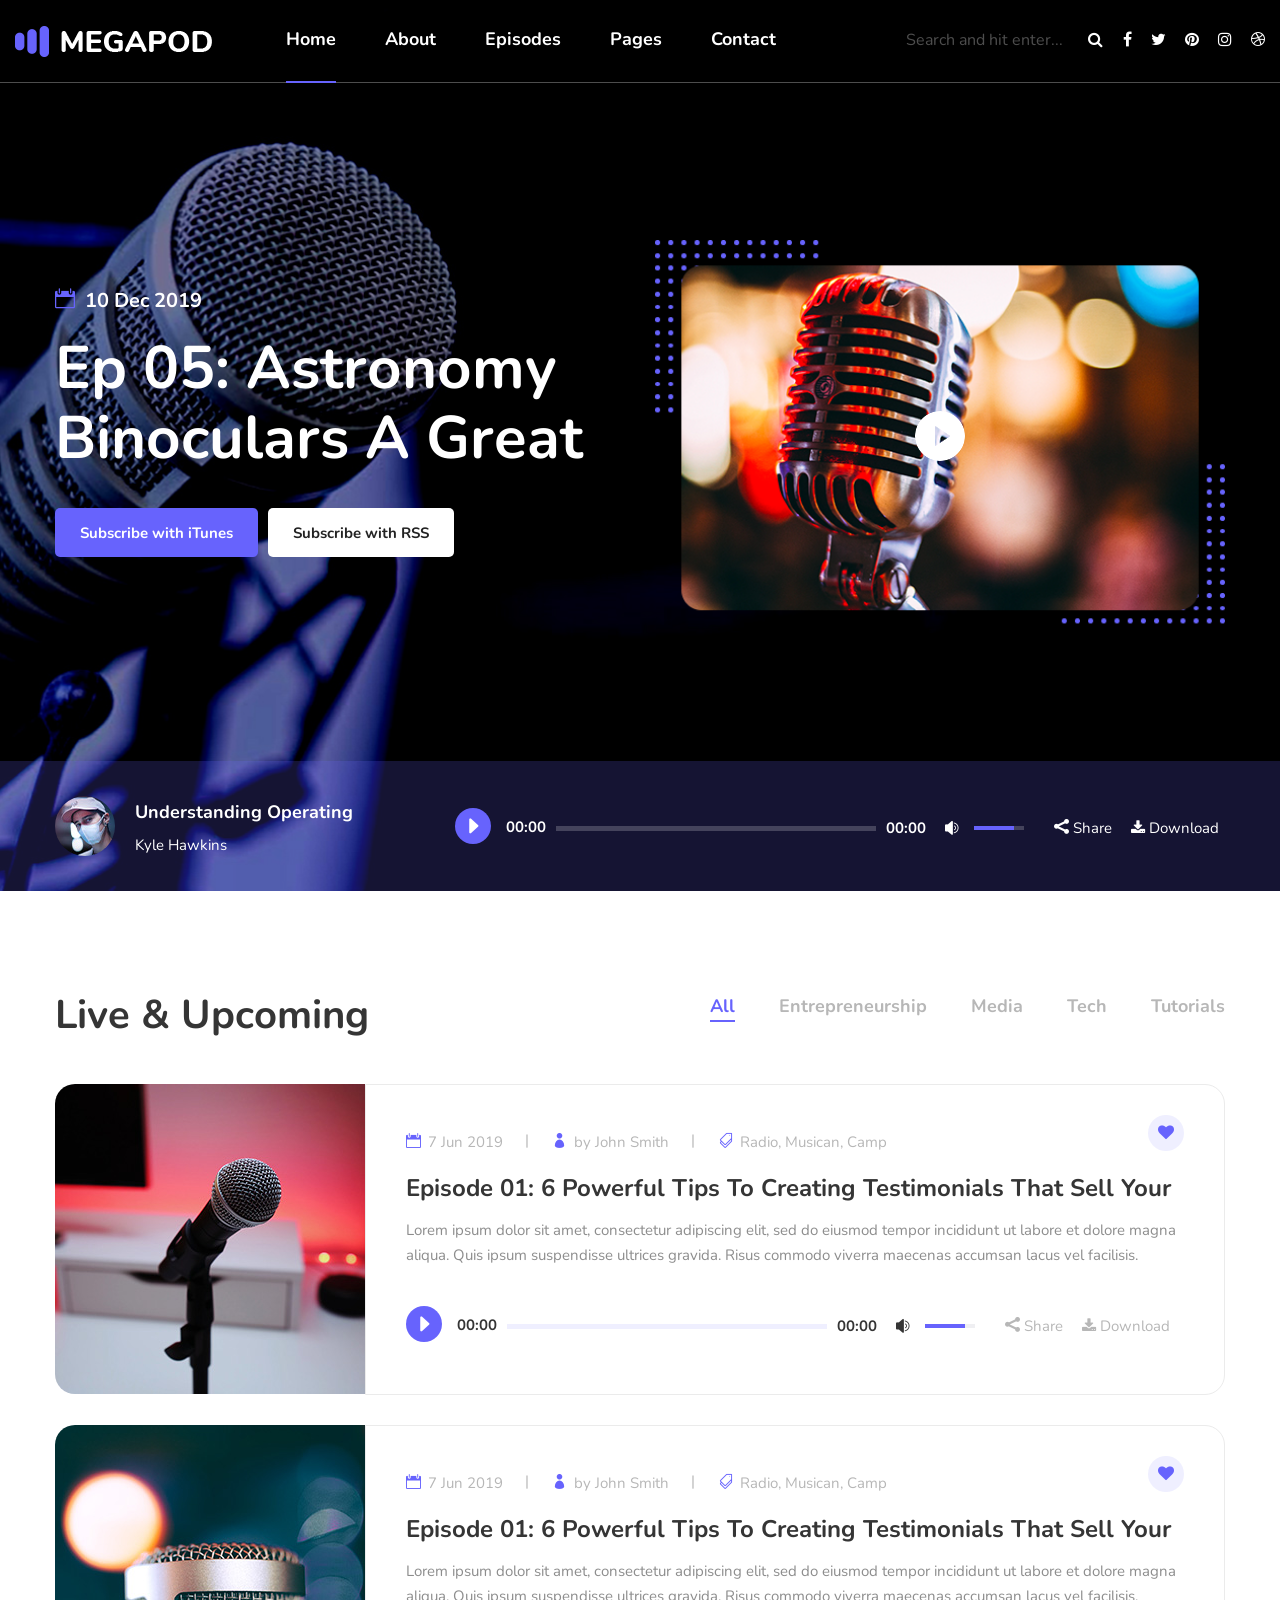
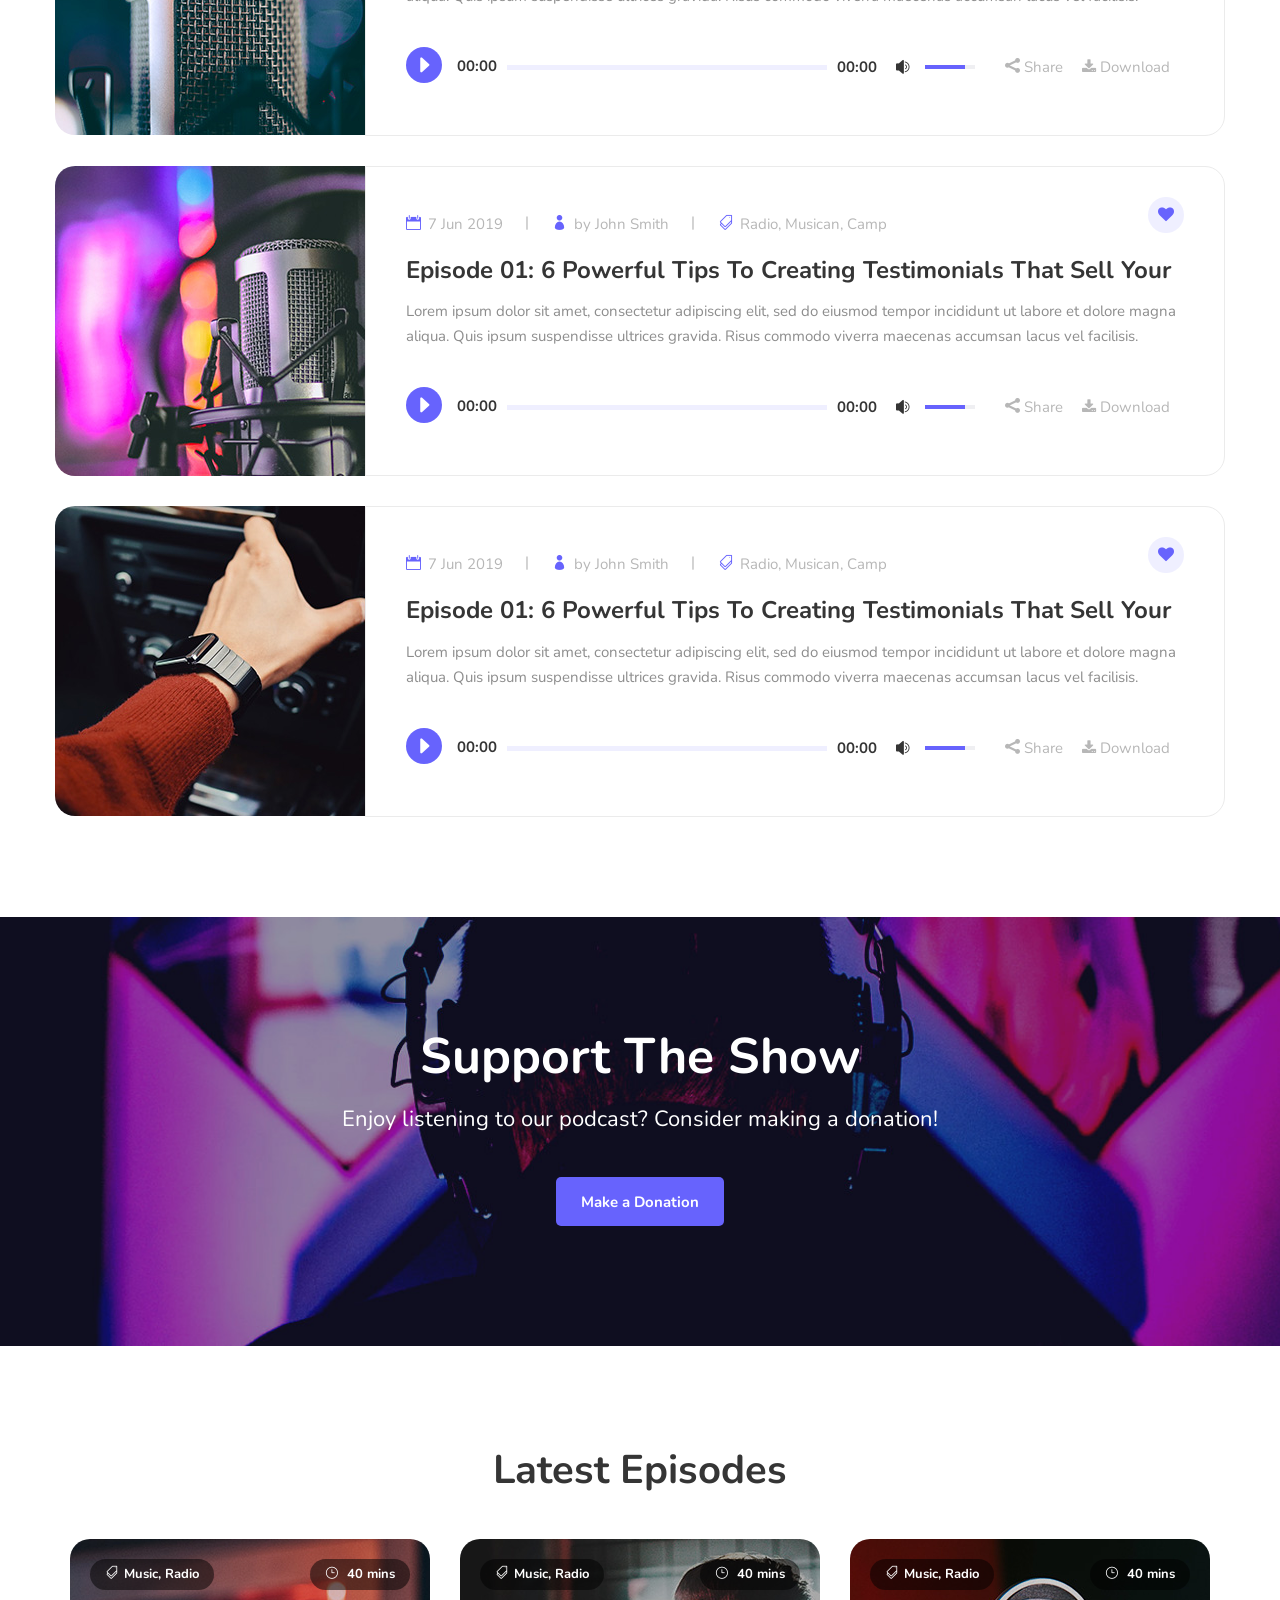
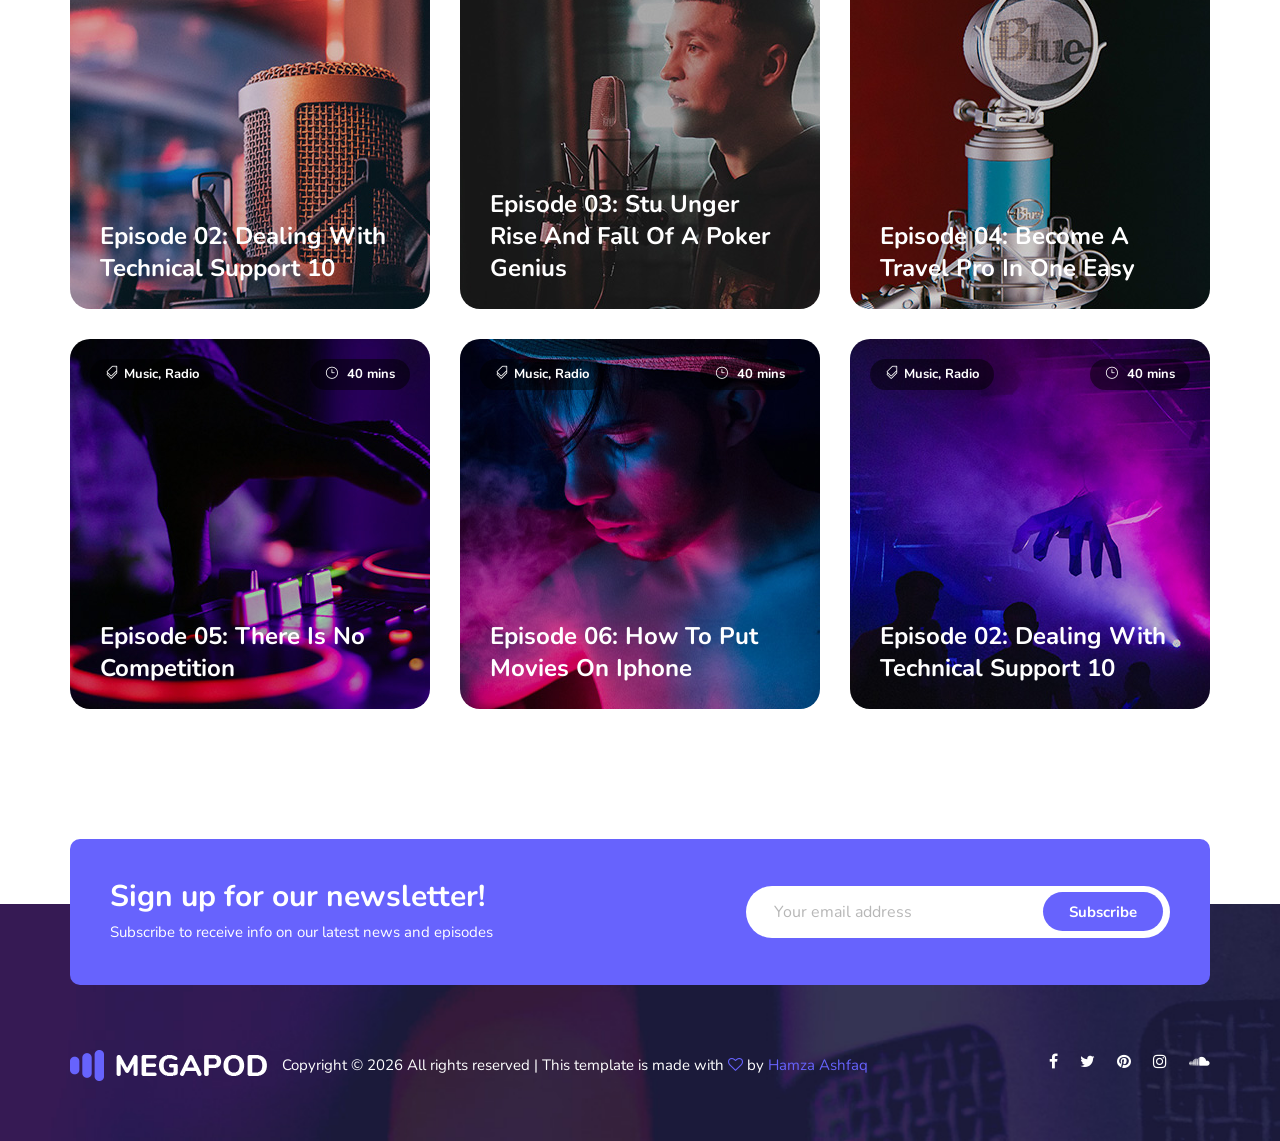
==== commit 8843ace6: "inti commit" ====
--- a/index.html
+++ b/index.html
@@ -564,7 +564,7 @@
                         <a href="#"><i class="fa fa-twitter"></i></a>
                         <a href="#"><i class="fa fa-pinterest"></i></a>
                         <a href="#"><i class="fa fa-instagram"></i></a>
-                        <a href="#"><i class="fa fa-youtube-play"></i></a>
+                        <a href="#"><i class="fa fa-soundcloud"></i></a>
                     </div>
                 </div>
             </div>
@@ -586,4 +586,4 @@
     <script src="js/jplayerInit.js"></script>
 </body>
 
-</html>+</html>
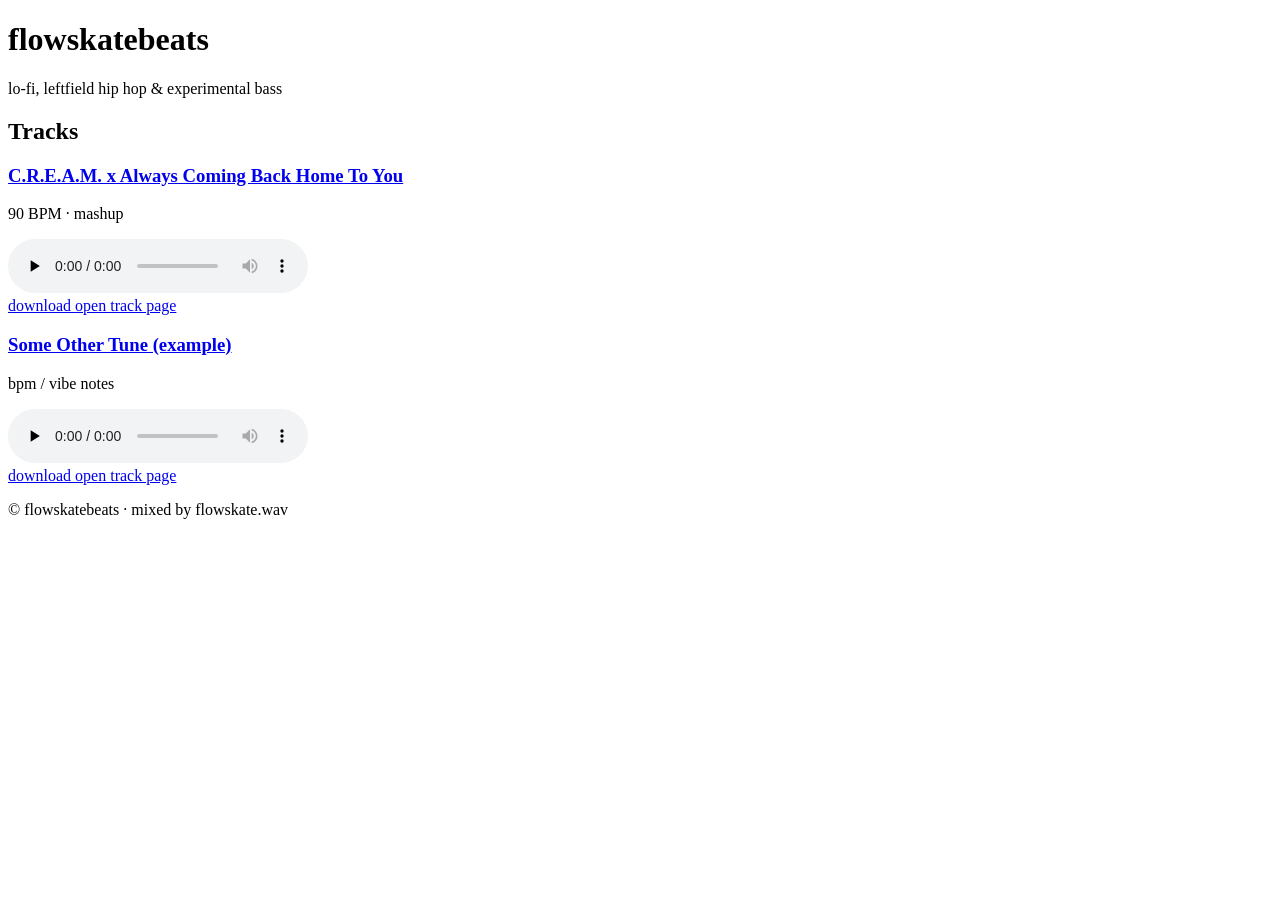
==== commit f1343f48: "update pictures" ====
--- a/index.html
+++ b/index.html
@@ -1,589 +1,76 @@
 <!DOCTYPE html>
-<html lang="zxx">
+<html lang="en">
+<head>
+    <meta charset="UTF-8" />
+    <title>flowskatebeats</title>
+    <meta name="viewport" content="width=device-width, initial-scale=1" />
+    <link rel="stylesheet" href="css/simple.css" />
+</head>
+<body>
+<header class="site-header">
+    <h1>flowskatebeats</h1>
+    <p class="tagline">lo-fi, leftfield hip hop & experimental bass</p>
+</header>
 
-<head>
-    <meta charset="UTF-8">
-    <meta name="description" content="Megapod Template">
-    <meta name="keywords" content="Megapod, unica, creative, html">
-    <meta name="viewport" content="width=device-width, initial-scale=1.0">
-    <meta http-equiv="X-UA-Compatible" content="ie=edge">
-    <title>Megapod | Template</title>
-    <link rel="shortcut icon" href="./img/download.jpg" type="image/x-icon">
+<main class="content">
+    <section class="track-list">
+        <h2>Tracks</h2>
 
-    <!-- Google Font -->
-    <link href="https://fonts.googleapis.com/css2?family=Nunito:wght@300;400;600;700;800;900&display=swap" rel="stylesheet">
+        <!-- TRACK 1 -->
+        <article class="track">
+            <h3>
+                <a href="track-cream-atmosphere.html">
+                    C.R.E.A.M. x Always Coming Back Home To You
+                </a>
+            </h3>
+            <p class="track-meta">90 BPM · mashup</p>
 
-    <!-- Css Styles -->
-    <link rel="stylesheet" href="css/bootstrap.min.css" type="text/css">
-    <link rel="stylesheet" href="css/font-awesome.min.css" type="text/css">
-    <link rel="stylesheet" href="css/elegant-icons.css" type="text/css">
-    <link rel="stylesheet" href="css/magnific-popup.css" type="text/css">
-    <link rel="stylesheet" href="css/owl.carousel.min.css" type="text/css">
-    <link rel="stylesheet" href="css/slicknav.min.css" type="text/css">
-    <link rel="stylesheet" href="css/style.css" type="text/css">
-</head>
+            <audio controls preload="none">
+                <source src="music-files/cream-atmosphere-mashup.mp3" type="audio/mpeg" />
+                Your browser does not support audio playback.
+            </audio>
 
-<body>
-    <!-- Page Preloder -->
-    <div id="preloder">
-        <div class="loader"></div>
-    </div>
+            <div class="track-actions">
+                <a class="btn" href="music-files/cream-atmosphere-mashup.mp3" download>
+                    download
+                </a>
+                <a class="btn-secondary" href="track-cream-atmosphere.html">
+                    open track page
+                </a>
+            </div>
+        </article>
 
-    <!-- Offcanvas Menu Begin -->
-    <div class="offcanvas-menu-overlay"></div>
-    <div class="offcanvas-menu-wrapper">
-        <div class="offcanvas__search">
-            <form action="#">
-                <input type="text" placeholder="Search and hit enter...">
-                <button type="submit"><i class="fa fa-search"></i></button>
-            </form>
-        </div>
-        <div class="offcanvas__logo">
-            <a href="./index.html"><img src="img/logo.png" alt=""></a>
-        </div>
-        <div id="mobile-menu-wrap"></div>
-        <div class="offcanvas__social">
-            <a href="#"><i class="fa fa-facebook"></i></a>
-            <a href="#"><i class="fa fa-twitter"></i></a>
-            <a href="#"><i class="fa fa-pinterest"></i></a>
-            <a href="#"><i class="fa fa-instagram"></i></a>
-            <a href="#"><i class="fa fa-dribbble"></i></a>
-        </div>
-    </div>
-    <!-- Offcanvas Menu End -->
+        <!-- TRACK 2 (example, duplicate + edit) -->
+        <article class="track">
+            <h3>
+                <a href="track-some-other-tune.html">
+                    Some Other Tune (example)
+                </a>
+            </h3>
+            <p class="track-meta">bpm / vibe notes</p>
 
-    <!-- Header Section Begin -->
-    <header class="header">
-        <div class="container-fluid">
-            <div class="row">
-                <div class="col-lg-8">
-                    <div class="header__logo">
-                        <a href="./index.html"><img src="img/logo.png" alt=""></a>
-                    </div>
-                    <nav class="header__menu mobile-menu">
-                        <ul>
-                            <li class="active"><a href="./index.html">Home</a></li>
-                            <li><a href="./about.html">About</a></li>
-                            <li><a href="./episodes.html">Episodes</a></li>
-                            <li><a href="#">Pages</a>
-                                <ul class="dropdown">
-                                    <li><a href="./about.html">About</a></li>
-                                    <li><a href="./episodes-details.html">Episodes</a></li>
-                                    <li><a href="./blog.html">Blog</a></li>
-                                    <li><a href="./blog-details.html">Blog Details</a></li>
-                                </ul>
-                            </li>
-                            <li><a href="./contact.html">Contact</a></li>
-                        </ul>
-                    </nav>
-                </div>
-                <div class="col-lg-4">
-                    <div class="header__right">
-                        <div class="header__right__search">
-                            <form action="#">
-                                <input type="text" placeholder="Search and hit enter...">
-                                <button type="submit"><i class="fa fa-search"></i></button>
-                            </form>
-                        </div>
-                        <div class="header__right__social">
-                            <a href="#"><i class="fa fa-facebook"></i></a>
-                            <a href="#"><i class="fa fa-twitter"></i></a>
-                            <a href="#"><i class="fa fa-pinterest"></i></a>
-                            <a href="#"><i class="fa fa-instagram"></i></a>
-                            <a href="#"><i class="fa fa-dribbble"></i></a>
-                        </div>
-                    </div>
-                </div>
+            <audio controls preload="none">
+                <source src="music-files/some-other-tune.mp3" type="audio/mpeg" />
+                Your browser does not support audio playback.
+            </audio>
+
+            <div class="track-actions">
+                <a class="btn" href="music-files/some-other-tune.mp3" download>
+                    download
+                </a>
+                <a class="btn-secondary" href="track-some-other-tune.html">
+                    open track page
+                </a>
             </div>
-            <div class="canvas__open"><i class="fa fa-bars"></i></div>
-        </div>
-    </header>
-    <!-- Header Section End -->
+        </article>
 
-    <!-- Hero Section Begin -->
-    <section class="hero spad set-bg" data-setbg="img/hero/hero-bg.jpg">
-        <div class="container">
-            <div class="row">
-                <div class="col-lg-6">
-                    <div class="hero__text">
-                        <h5><span class="icon_calendar"></span> 10 Dec 2019</h5>
-                        <h2>Ep 05: Astronomy Binoculars A Great</h2>
-                        <a href="#" class="primary-btn">Subscribe with iTunes</a>
-                        <a href="#" class="primary-btn white-btn">Subscribe with RSS</a>
-                    </div>
-                </div>
-                <div class="col-lg-6">
-                    <div class="hero__pic set-bg" data-setbg="img/hero/hero-video.png">
-                        <a href="https://w.soundcloud.com/player/?url=https%3A//api.soundcloud.com/tracks/249690664&color=%23ff5500&auto_play=false&hide_related=false&show_comments=true&show_user=true&show_reposts=false&show_teaser=true&visual=true" class="play-btn video-popup"><img src="img/hero/play-btn.png" alt=""></a>
-                    </div>
-                </div>
-            </div>
-        </div>
-        <div class="single__track">
-            <div class="container">
-                <div class="row">
-                    <div class="col-lg-4">
-                        <div class="single__track__item">
-                            <div class="single__track__item__pic">
-                                <img src="img/hero/hero-track.jpg" alt="">
-                            </div>
-                            <div class="single__track__item__text">
-                                <h5>Understanding Operating</h5>
-                                <span>Kyle Hawkins</span>
-                            </div>
-                        </div>
-                    </div>
-                    <div class="col-lg-8">
-                        <div class="single__track__option">
-                            <div class="jp-jplayer jplayer" data-ancestor=".jp_container" data-url="music-files/2.mp3">
-                            </div>
-                            <div class="jp-audio jp_container" role="application" aria-label="media player">
-                                <div class="jp-gui jp-interface">
-                                    <!-- Player Controls -->
-                                    <div class="player_controls_box">
-                                        <button class="jp-play player_button" tabindex="0"></button>
-                                    </div>
-                                    <!-- Progress Bar -->
-                                    <div class="player_bars">
-                                        <div class="jp-progress">
-                                            <div class="jp-seek-bar">
-                                                <div>
-                                                    <div class="jp-play-bar">
-                                                        <div class="jp-current-time" role="timer" aria-label="time">0:00
-                                                        </div>
-                                                    </div>
-                                                </div>
-                                            </div>
-                                        </div>
-                                        <div class="jp-duration ml-auto" role="timer" aria-label="duration">00:00</div>
-                                    </div>
-                                    <!-- Volume Controls -->
-                                    <div class="jp-volume-controls">
-                                        <button class="jp-mute" tabindex="0"><span
-                                            class="icon_volume-high"></span></button>
-                                        <div class="jp-volume-bar">
-                                            <div class="jp-volume-bar-value" style="width: 0%;"></div>
-                                        </div>
-                                    </div>
-                                </div>
-                                <div class="jp-btns">
-                                    <a href="#"><i class="social_share"></i> Share</a>
-                                    <a href="#"><i class="fa fa-download"></i> Download</a>
-                                </div>
-                            </div>
-                        </div>
-                    </div>
-                </div>
-            </div>
-        </div>
+        <!-- add more <article class="track"> blocks as you add tracks -->
+
     </section>
-    <!-- Hero Section End -->
+</main>
 
-    <!-- Podcast Section Begin -->
-    <section class="podcast spad">
-        <div class="container">
-            <div class="podcast__top">
-                <div class="row">
-                    <div class="col-lg-5 col-md-5">
-                        <h2>Live & Upcoming</h2>
-                    </div>
-                    <div class="col-lg-7 col-md-7">
-                        <ul class="filter__controls">
-                            <li class="active" data-filter="*">All</li>
-                            <li data-filter=".entrepreneurship">Entrepreneurship</li>
-                            <li data-filter=".media">Media</li>
-                            <li data-filter=".tech">Tech</li>
-                            <li data-filter=".tutorials">Tutorials</li>
-                        </ul>
-                    </div>
-                </div>
-            </div>
-            <div class="row podcast-filter">
-                <div class="col-lg-12 mix entrepreneurship">
-                    <div class="podcast__item">
-                        <div class="podcast__item__pic">
-                            <img src="img/podcast/podcast-1.jpg" alt="">
-                        </div>
-                        <div class="podcast__item__text">
-                            <a href="#" class="heart-icon"><i class="fa fa-heart"></i></a>
-                            <ul>
-                                <li><span class="icon_calendar"></span> 7 Jun 2019 </li>
-                                <li><span class="icon_profile"></span> by John Smith</li>
-                                <li><span class="icon_tags_alt"></span> Radio, Musican, Camp</li>
-                            </ul>
-                            <h4>Episode 01: 6 Powerful Tips To Creating Testimonials That Sell Your</h4>
-                            <p>Lorem ipsum dolor sit amet, consectetur adipiscing elit, sed do eiusmod tempor incididunt ut labore et dolore magna aliqua. Quis ipsum suspendisse ultrices gravida. Risus commodo viverra maecenas accumsan lacus vel facilisis.</p>
-                            <div class="track__option">
-                                <div class="jp-jplayer jplayer" data-ancestor=".jp_container-1" data-url="music-files/3.mp3"></div>
-                                <div class="jp-audio jp_container-1" role="application" aria-label="media player">
-                                    <div class="jp-gui jp-interface">
-                                        <!-- Player Controls -->
-                                        <div class="player_controls_box">
-                                            <button class="jp-play player_button" tabindex="0"></button>
-                                        </div>
-                                        <!-- Progress Bar -->
-                                        <div class="player_bars">
-                                            <div class="jp-progress">
-                                                <div class="jp-seek-bar">
-                                                    <div>
-                                                        <div class="jp-play-bar">
-                                                            <div class="jp-current-time" role="timer" aria-label="time">
-                                                                0:00
-                                                            </div>
-                                                        </div>
-                                                    </div>
-                                                </div>
-                                            </div>
-                                            <div class="jp-duration ml-auto" role="timer" aria-label="duration">00:00
-                                            </div>
-                                        </div>
-                                        <!-- Volume Controls -->
-                                        <div class="jp-volume-controls">
-                                            <button class="jp-mute" tabindex="0"><span
-                                                    class="icon_volume-high"></span></button>
-                                            <div class="jp-volume-bar">
-                                                <div class="jp-volume-bar-value" style="width: 0%;"></div>
-                                            </div>
-                                        </div>
-                                    </div>
-                                    <div class="jp-btns">
-                                        <a href="#"><i class="social_share"></i> Share</a>
-                                        <a href="#"><i class="fa fa-download"></i> Download</a>
-                                    </div>
-                                </div>
-                            </div>
-                        </div>
-                    </div>
-                </div>
-                <div class="col-lg-12 mix media">
-                    <div class="podcast__item">
-                        <div class="podcast__item__pic">
-                            <img src="img/podcast/podcast-2.jpg" alt="">
-                        </div>
-                        <div class="podcast__item__text">
-                            <a href="#" class="heart-icon"><i class="fa fa-heart"></i></a>
-                            <ul>
-                                <li><span class="icon_calendar"></span> 7 Jun 2019 </li>
-                                <li><span class="icon_profile"></span> by John Smith</li>
-                                <li><span class="icon_tags_alt"></span> Radio, Musican, Camp</li>
-                            </ul>
-                            <h4>Episode 01: 6 Powerful Tips To Creating Testimonials That Sell Your</h4>
-                            <p>Lorem ipsum dolor sit amet, consectetur adipiscing elit, sed do eiusmod tempor incididunt ut labore et dolore magna aliqua. Quis ipsum suspendisse ultrices gravida. Risus commodo viverra maecenas accumsan lacus vel facilisis.</p>
-                            <div class="track__option">
-                                <div class="jp-jplayer jplayer" data-ancestor=".jp_container-2" data-url="music-files/4.mp3"></div>
-                                <div class="jp-audio jp_container-2" role="application" aria-label="media player">
-                                    <div class="jp-gui jp-interface">
-                                        <!-- Player Controls -->
-                                        <div class="player_controls_box">
-                                            <button class="jp-play player_button" tabindex="0"></button>
-                                        </div>
-                                        <!-- Progress Bar -->
-                                        <div class="player_bars">
-                                            <div class="jp-progress">
-                                                <div class="jp-seek-bar">
-                                                    <div>
-                                                        <div class="jp-play-bar">
-                                                            <div class="jp-current-time" role="timer" aria-label="time">
-                                                                0:00
-                                                            </div>
-                                                        </div>
-                                                    </div>
-                                                </div>
-                                            </div>
-                                            <div class="jp-duration ml-auto" role="timer" aria-label="duration">00:00
-                                            </div>
-                                        </div>
-                                        <!-- Volume Controls -->
-                                        <div class="jp-volume-controls">
-                                            <button class="jp-mute" tabindex="0"><span
-                                                        class="icon_volume-high"></span></button>
-                                            <div class="jp-volume-bar">
-                                                <div class="jp-volume-bar-value" style="width: 0%;"></div>
-                                            </div>
-                                        </div>
-                                    </div>
-                                    <div class="jp-btns">
-                                        <a href="#"><i class="social_share"></i> Share</a>
-                                        <a href="#"><i class="fa fa-download"></i> Download</a>
-                                    </div>
-                                </div>
-                            </div>
-                        </div>
-                    </div>
-                </div>
-                <div class="col-lg-12 mix tech">
-                    <div class="podcast__item ">
-                        <div class="podcast__item__pic">
-                            <img src="img/podcast/podcast-3.jpg" alt="">
-                        </div>
-                        <div class="podcast__item__text">
-                            <a href="#" class="heart-icon"><i class="fa fa-heart"></i></a>
-                            <ul>
-                                <li><span class="icon_calendar"></span> 7 Jun 2019 </li>
-                                <li><span class="icon_profile"></span> by John Smith</li>
-                                <li><span class="icon_tags_alt"></span> Radio, Musican, Camp</li>
-                            </ul>
-                            <h4>Episode 01: 6 Powerful Tips To Creating Testimonials That Sell Your</h4>
-                            <p>Lorem ipsum dolor sit amet, consectetur adipiscing elit, sed do eiusmod tempor incididunt ut labore et dolore magna aliqua. Quis ipsum suspendisse ultrices gravida. Risus commodo viverra maecenas accumsan lacus vel facilisis.</p>
-                            <div class="track__option">
-                                <div class="jp-jplayer jplayer" data-ancestor=".jp_container-3" data-url="music-files/5.mp3"></div>
-                                <div class="jp-audio jp_container-3" role="application" aria-label="media player">
-                                    <div class="jp-gui jp-interface">
-                                        <!-- Player Controls -->
-                                        <div class="player_controls_box">
-                                            <button class="jp-play player_button" tabindex="0"></button>
-                                        </div>
-                                        <!-- Progress Bar -->
-                                        <div class="player_bars">
-                                            <div class="jp-progress">
-                                                <div class="jp-seek-bar">
-                                                    <div>
-                                                        <div class="jp-play-bar">
-                                                            <div class="jp-current-time" role="timer" aria-label="time">
-                                                                0:00
-                                                            </div>
-                                                        </div>
-                                                    </div>
-                                                </div>
-                                            </div>
-                                            <div class="jp-duration ml-auto" role="timer" aria-label="duration">00:00
-                                            </div>
-                                        </div>
-                                        <!-- Volume Controls -->
-                                        <div class="jp-volume-controls">
-                                            <button class="jp-mute" tabindex="0"><span
-                                                            class="icon_volume-high"></span></button>
-                                            <div class="jp-volume-bar">
-                                                <div class="jp-volume-bar-value" style="width: 0%;"></div>
-                                            </div>
-                                        </div>
-                                    </div>
-                                    <div class="jp-btns">
-                                        <a href="#"><i class="social_share"></i> Share</a>
-                                        <a href="#"><i class="fa fa-download"></i> Download</a>
-                                    </div>
-                                </div>
-                            </div>
-                        </div>
-                    </div>
-                </div>
-                <div class="col-lg-12 mix tutorials">
-                    <div class="podcast__item">
-                        <div class="podcast__item__pic">
-                            <img src="img/podcast/podcast-4.jpg" alt="">
-                        </div>
-                        <div class="podcast__item__text">
-                            <a href="#" class="heart-icon"><i class="fa fa-heart"></i></a>
-                            <ul>
-                                <li><span class="icon_calendar"></span> 7 Jun 2019 </li>
-                                <li><span class="icon_profile"></span> by John Smith</li>
-                                <li><span class="icon_tags_alt"></span> Radio, Musican, Camp</li>
-                            </ul>
-                            <h4>Episode 01: 6 Powerful Tips To Creating Testimonials That Sell Your</h4>
-                            <p>Lorem ipsum dolor sit amet, consectetur adipiscing elit, sed do eiusmod tempor incididunt ut labore et dolore magna aliqua. Quis ipsum suspendisse ultrices gravida. Risus commodo viverra maecenas accumsan lacus vel facilisis.</p>
-                            <div class="track__option">
-                                <div class="jp-jplayer jplayer" data-ancestor=".jp_container-4" data-url="music-files/6.mp3"></div>
-                                <div class="jp-audio jp_container-4" role="application" aria-label="media player">
-                                    <div class="jp-gui jp-interface">
-                                        <!-- Player Controls -->
-                                        <div class="player_controls_box">
-                                            <button class="jp-play player_button" tabindex="0"></button>
-                                        </div>
-                                        <!-- Progress Bar -->
-                                        <div class="player_bars">
-                                            <div class="jp-progress">
-                                                <div class="jp-seek-bar">
-                                                    <div>
-                                                        <div class="jp-play-bar">
-                                                            <div class="jp-current-time" role="timer" aria-label="time">
-                                                                0:00
-                                                            </div>
-                                                        </div>
-                                                    </div>
-                                                </div>
-                                            </div>
-                                            <div class="jp-duration ml-auto" role="timer" aria-label="duration">00:00
-                                            </div>
-                                        </div>
-                                        <!-- Volume Controls -->
-                                        <div class="jp-volume-controls">
-                                            <button class="jp-mute" tabindex="0"><span
-                                                                class="icon_volume-high"></span></button>
-                                            <div class="jp-volume-bar">
-                                                <div class="jp-volume-bar-value" style="width: 0%;"></div>
-                                            </div>
-                                        </div>
-                                    </div>
-                                    <div class="jp-btns">
-                                        <a href="#"><i class="social_share"></i> Share</a>
-                                        <a href="#"><i class="fa fa-download"></i> Download</a>
-                                    </div>
-                                </div>
-                            </div>
-                        </div>
-                    </div>
-                </div>
-            </div>
-        </div>
-    </section>
-    <!-- Podcast Section End -->
-
-    <!-- Call To Action Section Begin -->
-    <section class="callto spad set-bg" data-setbg="img/call-bg.jpg">
-        <div class="container">
-            <div class="row">
-                <div class="col-lg-12">
-                    <div class="callto__text">
-                        <h2>Support The Show</h2>
-                        <p>Enjoy listening to our podcast? Consider making a donation!</p>
-                        <a href="#" class="primary-btn">Make a Donation</a>
-                    </div>
-                </div>
-            </div>
-        </div>
-    </section>
-    <!-- Call To Action Section End -->
-
-    <!-- Episodes Section Begin -->
-    <section class="episodes spad">
-        <div class="container">
-            <div class="row">
-                <div class="col-lg-12">
-                    <div class="section-title">
-                        <h2>Latest Episodes</h2>
-                    </div>
-                </div>
-            </div>
-            <div class="row">
-                <div class="col-lg-4 col-md-6">
-                    <div class="episodes__item set-bg" data-setbg="img/episodes/episodes-1.jpg">
-                        <div class="tags"><span class="icon_tags_alt"></span> Music, Radio</div>
-                        <div class="time"><span class="icon_clock_alt"></span> 40 mins</div>
-                        <a href="https://w.soundcloud.com/player/?url=https%3A//api.soundcloud.com/tracks/249690664&color=%23ff5500&auto_play=false&hide_related=false&show_comments=true&show_user=true&show_reposts=false&show_teaser=true&visual=true" class="play-btn video-popup"><img src="img/play.png" alt=""></a>
-                        <div class="episodes__text">
-                            <h4>Episode 02: Dealing With Technical Support 10</h4>
-                            <p><span class="icon_calendar"></span> 16 Feb 2019</p>
-                        </div>
-                    </div>
-                </div>
-                <div class="col-lg-4 col-md-6">
-                    <div class="episodes__item set-bg" data-setbg="img/episodes/episodes-2.jpg">
-                        <div class="tags"><span class="icon_tags_alt"></span> Music, Radio</div>
-                        <div class="time"><span class="icon_clock_alt"></span> 40 mins</div>
-                        <a href="https://w.soundcloud.com/player/?url=https%3A//api.soundcloud.com/tracks/249690664&color=%23ff5500&auto_play=false&hide_related=false&show_comments=true&show_user=true&show_reposts=false&show_teaser=true&visual=true" class="play-btn video-popup"><img src="img/play.png" alt=""></a>
-                        <div class="episodes__text">
-                            <h4>Episode 03: Stu Unger Rise And Fall Of A Poker Genius</h4>
-                            <p><span class="icon_calendar"></span> 16 Feb 2019</p>
-                        </div>
-                    </div>
-                </div>
-                <div class="col-lg-4 col-md-6">
-                    <div class="episodes__item set-bg" data-setbg="img/episodes/episodes-3.jpg">
-                        <div class="tags"><span class="icon_tags_alt"></span> Music, Radio</div>
-                        <div class="time"><span class="icon_clock_alt"></span> 40 mins</div>
-                        <a href="https://w.soundcloud.com/player/?url=https%3A//api.soundcloud.com/tracks/249690664&color=%23ff5500&auto_play=false&hide_related=false&show_comments=true&show_user=true&show_reposts=false&show_teaser=true&visual=true" class="play-btn video-popup"><img src="img/play.png" alt=""></a>
-                        <div class="episodes__text">
-                            <h4>Episode 04: Become A Travel Pro In One Easy</h4>
-                            <p><span class="icon_calendar"></span> 16 Feb 2019</p>
-                        </div>
-                    </div>
-                </div>
-                <div class="col-lg-4 col-md-6">
-                    <div class="episodes__item set-bg" data-setbg="img/episodes/episodes-4.jpg">
-                        <div class="tags"><span class="icon_tags_alt"></span> Music, Radio</div>
-                        <div class="time"><span class="icon_clock_alt"></span> 40 mins</div>
-                        <a href="https://w.soundcloud.com/player/?url=https%3A//api.soundcloud.com/tracks/249690664&color=%23ff5500&auto_play=false&hide_related=false&show_comments=true&show_user=true&show_reposts=false&show_teaser=true&visual=true" class="play-btn video-popup"><img src="img/play.png" alt=""></a>
-                        <div class="episodes__text">
-                            <h4>Episode 05: There Is No Competition</h4>
-                            <p><span class="icon_calendar"></span> 16 Feb 2019</p>
-                        </div>
-                    </div>
-                </div>
-                <div class="col-lg-4 col-md-6">
-                    <div class="episodes__item set-bg" data-setbg="img/episodes/episodes-5.jpg">
-                        <div class="tags"><span class="icon_tags_alt"></span> Music, Radio</div>
-                        <div class="time"><span class="icon_clock_alt"></span> 40 mins</div>
-                        <a href="https://w.soundcloud.com/player/?url=https%3A//api.soundcloud.com/tracks/249690664&color=%23ff5500&auto_play=false&hide_related=false&show_comments=true&show_user=true&show_reposts=false&show_teaser=true&visual=true" class="play-btn video-popup"><img src="img/play.png" alt=""></a>
-                        <div class="episodes__text">
-                            <h4>Episode 06: How To Put Movies On Iphone</h4>
-                            <p><span class="icon_calendar"></span> 16 Feb 2019</p>
-                        </div>
-                    </div>
-                </div>
-                <div class="col-lg-4 col-md-6">
-                    <div class="episodes__item set-bg" data-setbg="img/episodes/episodes-6.jpg">
-                        <div class="tags"><span class="icon_tags_alt"></span> Music, Radio</div>
-                        <div class="time"><span class="icon_clock_alt"></span> 40 mins</div>
-                        <a href="https://w.soundcloud.com/player/?url=https%3A//api.soundcloud.com/tracks/249690664&color=%23ff5500&auto_play=false&hide_related=false&show_comments=true&show_user=true&show_reposts=false&show_teaser=true&visual=true" class="play-btn video-popup"><img src="img/play.png" alt=""></a>
-                        <div class="episodes__text">
-                            <h4>Episode 02: Dealing With Technical Support 10</h4>
-                            <p><span class="icon_calendar"></span> 16 Feb 2019</p>
-                        </div>
-                    </div>
-                </div>
-            </div>
-        </div>
-    </section>
-    <!-- Episodes Section End -->
-
-    <!-- Footer Section Begin -->
-    <footer class="footer set-bg" data-setbg="img/footer-bg.jpg">
-        <div class="container">
-            <div class="footer__subscriber">
-                <div class="row">
-                    <div class="col-lg-5">
-                        <div class="footer__subscriber__text">
-                            <h3>Sign up for our newsletter!</h3>
-                            <p>Subscribe to receive info on our latest news and episodes</p>
-                        </div>
-                    </div>
-                    <div class="col-lg-5 offset-lg-2">
-                        <form action="#" class="footer__subscriber__form">
-                            <input type="text" placeholder="Your email address">
-                            <button type="submit" class="site-btn">Subscribe</button>
-                        </form>
-                    </div>
-                </div>
-            </div>
-            <div class="row">
-                <div class="col-lg-9 col-md-9">
-                    <div class="footer__widget">
-                        <div class="footer__logo">
-                            <a href="#"><img src="img/logo.png" alt=""></a>
-                        </div>
-                        <p class="footer__copyright__text">Copyright ©
-                            <script>
-                                document.write(new Date().getFullYear());
-                            </script> All rights reserved | This template is made with <i class="fa fa-heart-o" aria-hidden="true"></i> by <a href="https://colorlib.com" target="_blank">Hamza Ashfaq</a>
-                        </p>
-                    </div>
-                </div>
-                <div class="col-lg-3 col-md-3">
-                    <div class="footer__social">
-                        <a href="#"><i class="fa fa-facebook"></i></a>
-                        <a href="#"><i class="fa fa-twitter"></i></a>
-                        <a href="#"><i class="fa fa-pinterest"></i></a>
-                        <a href="#"><i class="fa fa-instagram"></i></a>
-                        <a href="#"><i class="fa fa-soundcloud"></i></a>
-                    </div>
-                </div>
-            </div>
-        </div>
-    </footer>
-    <!-- Footer Section End -->
-
-    <!-- Js Plugins -->
-    <script src="js/jquery-3.3.1.min.js"></script>
-    <script src="js/bootstrap.min.js"></script>
-    <script src="js/jquery.magnific-popup.min.js"></script>
-    <script src="js/mixitup.min.js"></script>
-    <script src="js/jquery.slicknav.js"></script>
-    <script src="js/owl.carousel.min.js"></script>
-    <script src="js/main.js"></script>
-
-    <!-- Music Plugin -->
-    <script src="js/jquery.jplayer.min.js"></script>
-    <script src="js/jplayerInit.js"></script>
+<footer class="site-footer">
+    <p>© flowskatebeats · mixed by flowskate.wav</p>
+</footer>
 </body>
-
 </html>
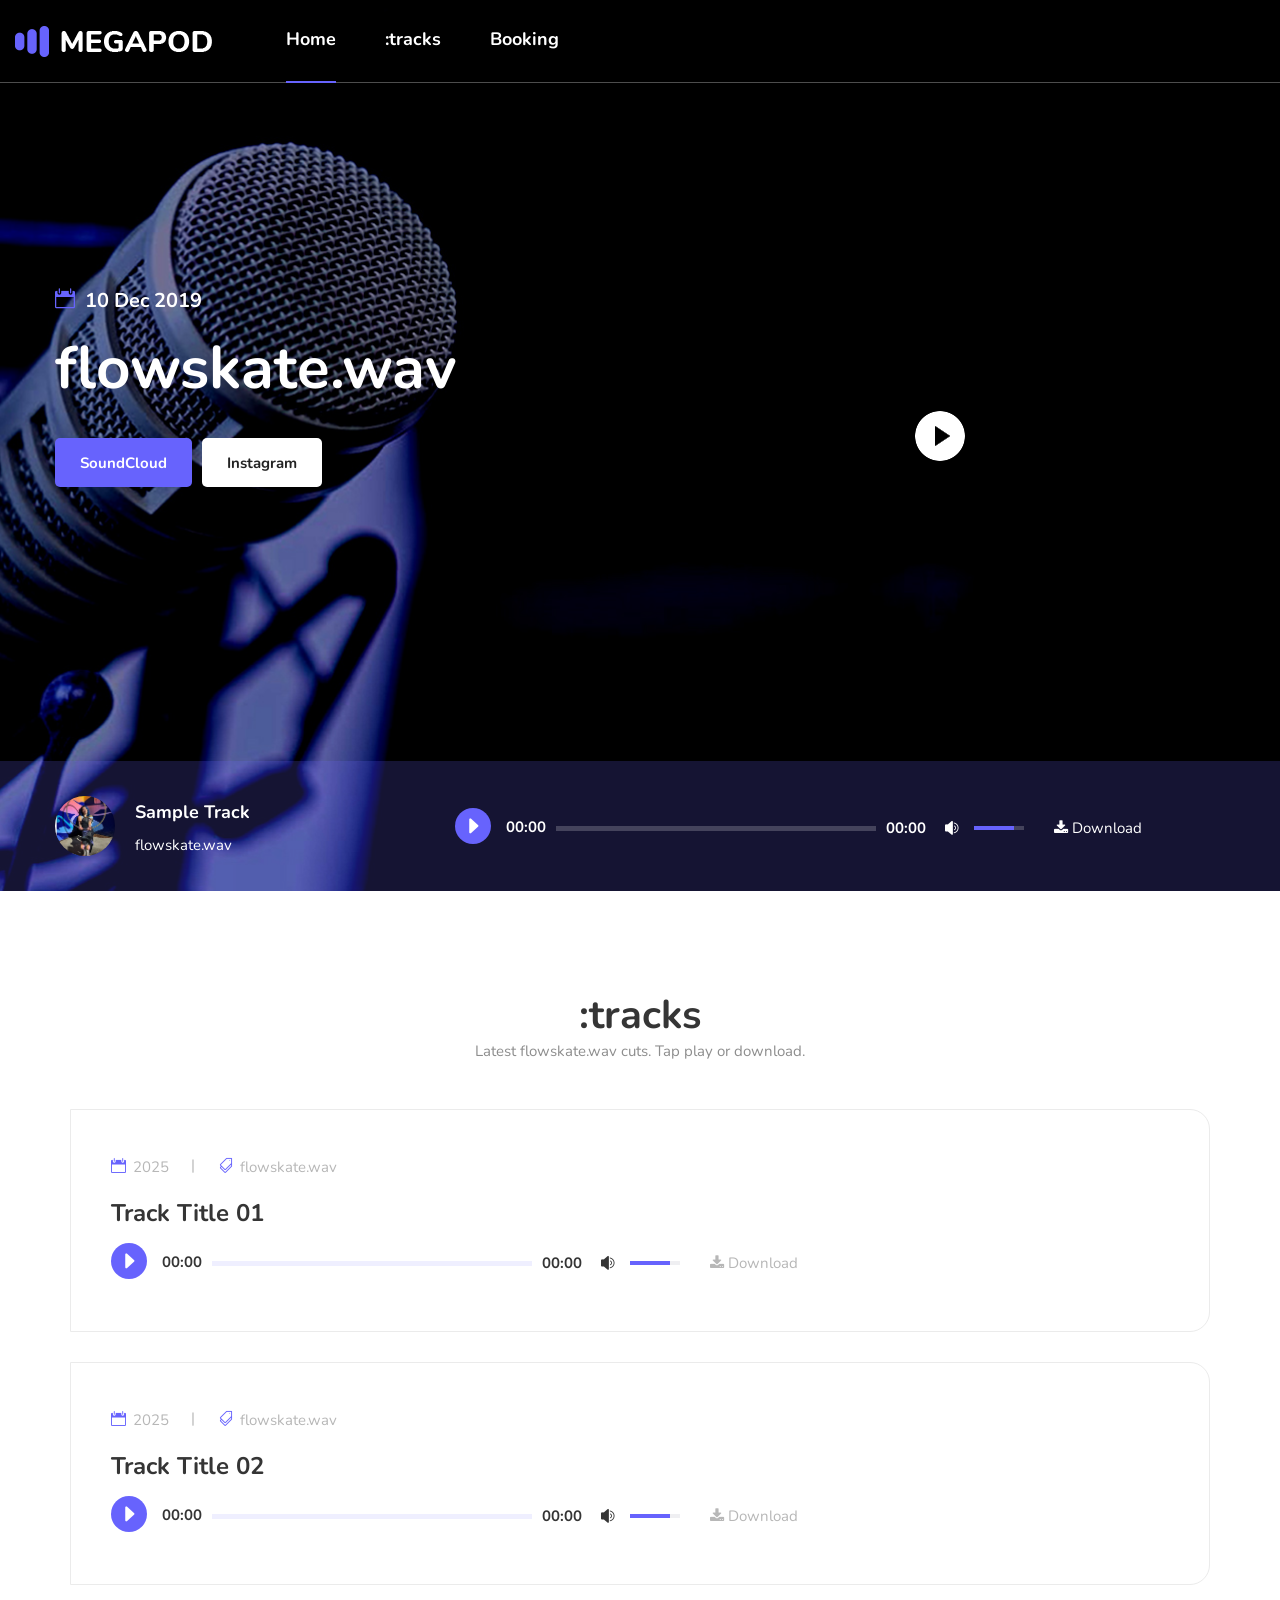
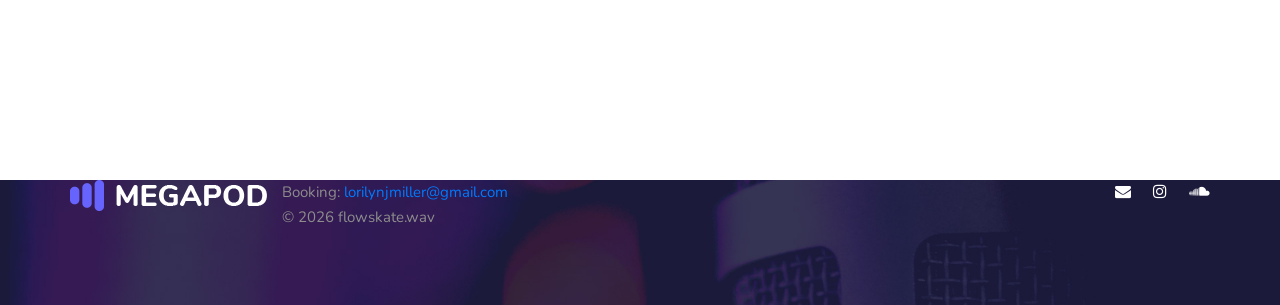
==== commit 29fe6a18: "add fonts and btns" ====
--- a/index.html
+++ b/index.html
@@ -1,76 +1,289 @@
 <!DOCTYPE html>
-<html lang="en">
+<html lang="zxx">
 <head>
-    <meta charset="UTF-8" />
-    <title>flowskatebeats</title>
-    <meta name="viewport" content="width=device-width, initial-scale=1" />
-    <link rel="stylesheet" href="css/simple.css" />
+    <meta charset="UTF-8">
+    <meta name="description" content="flowskate.wav :tracks">
+    <meta name="keywords" content="flowskate, flowskate.wav, flowskatebeats, dj, music, tracks">
+    <meta name="viewport" content="width=device-width, initial-scale=1.0">
+    <meta http-equiv="X-UA-Compatible" content="ie=edge">
+    <title>flowskate.wav | :tracks</title>
+    <link rel="shortcut icon" href="./img/download.jpg" type="image/x-icon">
+
+    <!-- Google Font -->
+    <link href="https://fonts.googleapis.com/css2?family=Nunito:wght@300;400;600;700;800;900&display=swap" rel="stylesheet">
+
+    <!-- Css Styles -->
+    <link rel="stylesheet" href="css/bootstrap.min.css" type="text/css">
+    <link rel="stylesheet" href="css/font-awesome.min.css" type="text/css">
+    <link rel="stylesheet" href="css/elegant-icons.css" type="text/css">
+    <link rel="stylesheet" href="css/magnific-popup.css" type="text/css">
+    <link rel="stylesheet" href="css/owl.carousel.min.css" type="text/css">
+    <link rel="stylesheet" href="css/slicknav.min.css" type="text/css">
+    <link rel="stylesheet" href="css/style.css" type="text/css">
 </head>
+
 <body>
-<header class="site-header">
-    <h1>flowskatebeats</h1>
-    <p class="tagline">lo-fi, leftfield hip hop & experimental bass</p>
+<!-- Page Preloder -->
+<div id="preloder">
+    <div class="loader"></div>
+</div>
+
+<!-- Offcanvas Menu -->
+<div class="offcanvas-menu-overlay"></div>
+<div class="offcanvas-menu-wrapper">
+    <div class="offcanvas__logo">
+        <a href="#hero"><img src="img/logo.png" alt=""></a>
+    </div>
+    <div id="mobile-menu-wrap"></div>
+    <div class="offcanvas__social">
+        <a href="mailto:lorilynjmiller@gmail.com"><i class="fa fa-envelope"></i></a>
+        <a href="https://www.instagram.com/flowskate.wav/" target="_blank"><i class="fa fa-instagram"></i></a>
+        <a href="https://soundcloud.com/flowskatebeats" target="_blank"><i class="fa fa-soundcloud"></i></a>
+    </div>
+</div>
+
+<!-- Header -->
+<header class="header">
+    <div class="container-fluid">
+        <div class="row">
+            <div class="col-lg-8">
+                <div class="header__logo">
+                    <a href="#hero"><img src="img/logo.png" alt=""></a>
+                </div>
+                <nav class="header__menu mobile-menu">
+                    <ul>
+                        <li class="active"><a href="#hero">Home</a></li>
+                        <li><a href="#tracks">:tracks</a></li>
+                        <li><a href="#booking">Booking</a></li>
+                    </ul>
+                </nav>
+            </div>
+            <div class="col-lg-4"></div>
+        </div>
+        <div class="canvas__open"><i class="fa fa-bars"></i></div>
+    </div>
 </header>
 
-<main class="content">
-    <section class="track-list">
-        <h2>Tracks</h2>
-
-        <!-- TRACK 1 -->
-        <article class="track">
-            <h3>
-                <a href="track-cream-atmosphere.html">
-                    C.R.E.A.M. x Always Coming Back Home To You
-                </a>
-            </h3>
-            <p class="track-meta">90 BPM · mashup</p>
-
-            <audio controls preload="none">
-                <source src="music-files/cream-atmosphere-mashup.mp3" type="audio/mpeg" />
-                Your browser does not support audio playback.
-            </audio>
-
-            <div class="track-actions">
-                <a class="btn" href="music-files/cream-atmosphere-mashup.mp3" download>
-                    download
-                </a>
-                <a class="btn-secondary" href="track-cream-atmosphere.html">
-                    open track page
-                </a>
-            </div>
-        </article>
-
-        <!-- TRACK 2 (example, duplicate + edit) -->
-        <article class="track">
-            <h3>
-                <a href="track-some-other-tune.html">
-                    Some Other Tune (example)
-                </a>
-            </h3>
-            <p class="track-meta">bpm / vibe notes</p>
-
-            <audio controls preload="none">
-                <source src="music-files/some-other-tune.mp3" type="audio/mpeg" />
-                Your browser does not support audio playback.
-            </audio>
-
-            <div class="track-actions">
-                <a class="btn" href="music-files/some-other-tune.mp3" download>
-                    download
-                </a>
-                <a class="btn-secondary" href="track-some-other-tune.html">
-                    open track page
-                </a>
-            </div>
-        </article>
-
-        <!-- add more <article class="track"> blocks as you add tracks -->
-
-    </section>
-</main>
-
-<footer class="site-footer">
-    <p>© flowskatebeats · mixed by flowskate.wav</p>
+<!-- Hero -->
+<section id="hero" class="hero spad set-bg" data-setbg="img/hero/hero-bg.jpg">
+    <div class="container">
+        <div class="row">
+            <div class="col-lg-6">
+                <div class="hero__text">
+                    <h5><span class="icon_calendar"></span> 10 Dec 2019</h5>
+                    <h2>flowskate.wav</h2>
+                    <a href="https://soundcloud.com/flowskatebeats" class="primary-btn" target="_blank">SoundCloud</a>
+                    <a href="https://www.instagram.com/flowskate.wav/" class="primary-btn white-btn" target="_blank">Instagram</a>
+                </div>
+            </div>
+            <div class="col-lg-6">
+                <div class="hero__pic set-bg" data-setbg="img/hero/hero-video.png">
+                    <a href="https://soundcloud.com/flowskatebeats" class="play-btn"><img src="img/hero/play-btn.png" alt=""></a>
+                </div>
+            </div>
+        </div>
+    </div>
+
+    <!-- Optional single track player (keep or remove) -->
+    <div class="single__track">
+        <div class="container">
+            <div class="row">
+                <div class="col-lg-4">
+                    <div class="single__track__item">
+                        <div class="single__track__item__pic">
+                            <img src="img/hero/hero-track.jpg" alt="">
+                        </div>
+                        <div class="single__track__item__text">
+                            <h5>Sample Track</h5>
+                            <span>flowskate.wav</span>
+                        </div>
+                    </div>
+                </div>
+                <div class="col-lg-8">
+                    <div class="single__track__option">
+                        <div class="jp-jplayer jplayer" data-ancestor=".jp_container" data-url="music-files/2.mp3"></div>
+                        <div class="jp-audio jp_container">
+                            <div class="jp-gui jp-interface">
+                                <div class="player_controls_box">
+                                    <button class="jp-play player_button"></button>
+                                </div>
+                                <div class="player_bars">
+                                    <div class="jp-progress">
+                                        <div class="jp-seek-bar">
+                                            <div><div class="jp-play-bar"><div class="jp-current-time">0:00</div></div></div>
+                                        </div>
+                                    </div>
+                                    <div class="jp-duration ml-auto">00:00</div>
+                                </div>
+                                <div class="jp-volume-controls">
+                                    <button class="jp-mute"><span class="icon_volume-high"></span></button>
+                                    <div class="jp-volume-bar"><div class="jp-volume-bar-value"></div></div>
+                                </div>
+                            </div>
+                            <div class="jp-btns">
+                                <a href="#"><i class="fa fa-download"></i> Download</a>
+                            </div>
+                        </div>
+                    </div>
+                </div>
+            </div>
+        </div>
+    </div>
+
+</section>
+
+<!-- :tracks Section -->
+<section id="tracks" class="episodes spad">
+    <div class="container">
+        <div class="section-title">
+            <h2>:tracks</h2>
+            <p>Latest flowskate.wav cuts. Tap play or download.</p>
+        </div>
+
+        <div class="row">
+            <div class="col-lg-12">
+                <!-- Track 01 -->
+                <div class="podcast__item">
+                    <div class="podcast__item__text">
+                        <ul>
+                            <li><span class="icon_calendar"></span> 2025</li>
+                            <li><span class="icon_tags_alt"></span> flowskate.wav</li>
+                        </ul>
+                        <h4>Track Title 01</h4>
+                        <div class="track__option">
+                            <!-- jPlayer instance for this track -->
+                            <div class="jp-jplayer jplayer" data-ancestor=".jp_container-1" data-url="music-files/track-01.mp3"></div>
+                            <div class="jp-audio jp_container-1" role="application" aria-label="media player">
+                                <div class="jp-gui jp-interface">
+                                    <!-- Player Controls -->
+                                    <div class="player_controls_box">
+                                        <button class="jp-play player_button" tabindex="0"></button>
+                                    </div>
+                                    <!-- Progress Bar -->
+                                    <div class="player_bars">
+                                        <div class="jp-progress">
+                                            <div class="jp-seek-bar">
+                                                <div>
+                                                    <div class="jp-play-bar">
+                                                        <div class="jp-current-time" role="timer" aria-label="time">0:00</div>
+                                                    </div>
+                                                </div>
+                                            </div>
+                                        </div>
+                                        <div class="jp-duration ml-auto" role="timer" aria-label="duration">00:00</div>
+                                    </div>
+                                    <!-- Volume Controls -->
+                                    <div class="jp-volume-controls">
+                                        <button class="jp-mute" tabindex="0">
+                                            <span class="icon_volume-high"></span>
+                                        </button>
+                                        <div class="jp-volume-bar">
+                                            <div class="jp-volume-bar-value"></div>
+                                        </div>
+                                    </div>
+                                </div>
+                                <div class="jp-btns">
+                                    <a href="music-files/track-01.mp3" download>
+                                        <i class="fa fa-download"></i> Download
+                                    </a>
+                                </div>
+                            </div>
+                        </div>
+                    </div>
+                </div>
+
+                <!-- Track 02 (copy this block and update title/data-url/etc for more tracks) -->
+                <div class="podcast__item">
+                    <div class="podcast__item__text">
+                        <ul>
+                            <li><span class="icon_calendar"></span> 2025</li>
+                            <li><span class="icon_tags_alt"></span> flowskate.wav</li>
+                        </ul>
+                        <h4>Track Title 02</h4>
+                        <div class="track__option">
+                            <div class="jp-jplayer jplayer" data-ancestor=".jp_container-2" data-url="music-files/track-02.mp3"></div>
+                            <div class="jp-audio jp_container-2" role="application" aria-label="media player">
+                                <div class="jp-gui jp-interface">
+                                    <div class="player_controls_box">
+                                        <button class="jp-play player_button" tabindex="0"></button>
+                                    </div>
+                                    <div class="player_bars">
+                                        <div class="jp-progress">
+                                            <div class="jp-seek-bar">
+                                                <div>
+                                                    <div class="jp-play-bar">
+                                                        <div class="jp-current-time" role="timer" aria-label="time">0:00</div>
+                                                    </div>
+                                                </div>
+                                            </div>
+                                        </div>
+                                        <div class="jp-duration ml-auto" role="timer" aria-label="duration">00:00</div>
+                                    </div>
+                                    <div class="jp-volume-controls">
+                                        <button class="jp-mute" tabindex="0">
+                                            <span class="icon_volume-high"></span>
+                                        </button>
+                                        <div class="jp-volume-bar">
+                                            <div class="jp-volume-bar-value"></div>
+                                        </div>
+                                    </div>
+                                </div>
+                                <div class="jp-btns">
+                                    <a href="music-files/track-02.mp3" download>
+                                        <i class="fa fa-download"></i> Download
+                                    </a>
+                                </div>
+                            </div>
+                        </div>
+                    </div>
+                </div>
+
+                <!-- Add more tracks by copying a podcast__item block and:
+                     - updating h4 text (Track Title)
+                     - updating data-ancestor class (.jp_container-X)
+                     - updating data-url and download href to your audio file path -->
+            </div>
+        </div>
+    </div>
+</section>
+
+<!-- Footer -->
+<footer id="booking" class="footer set-bg" data-setbg="img/footer-bg.jpg">
+    <div class="container">
+        <div class="row">
+            <div class="col-lg-9">
+                <div class="footer__widget">
+                    <div class="footer__logo">
+                        <a href="#hero"><img src="img/logo.png" alt=""></a>
+                    </div>
+                    <p>
+                        Booking: <a href="mailto:lorilynjmiller@gmail.com">lorilynjmiller@gmail.com</a><br>
+                        © <script>document.write(new Date().getFullYear());</script> flowskate.wav
+                    </p>
+                </div>
+            </div>
+
+            <div class="col-lg-3">
+                <div class="footer__social">
+                    <a href="mailto:lorilynjmiller@gmail.com"><i class="fa fa-envelope"></i></a>
+                    <a href="https://www.instagram.com/flowskate.wav/" target="_blank"><i class="fa fa-instagram"></i></a>
+                    <a href="https://soundcloud.com/flowskatebeats" target="_blank"><i class="fa fa-soundcloud"></i></a>
+                </div>
+            </div>
+        </div>
+    </div>
 </footer>
+
+<!-- Scripts -->
+<script src="js/jquery-3.3.1.min.js"></script>
+<script src="js/bootstrap.min.js"></script>
+<script src="js/jquery.magnific-popup.min.js"></script>
+<script src="js/mixitup.min.js"></script>
+<script src="js/jquery.slicknav.js"></script>
+<script src="js/owl.carousel.min.js"></script>
+<script src="js/main.js"></script>
+
+<script src="js/jquery.jplayer.min.js"></script>
+<script src="js/jplayerInit.js"></script>
 </body>
 </html>
--- a/css/elegant-icons.css
+++ b/css/elegant-icons.css
@@ -0,0 +1,1159 @@
+@font-face {
+	font-family: 'ElegantIcons';
+	src:url('../fonts/ElegantIcons.eot');
+	src:url('../fonts/ElegantIcons.eot?#iefix') format('embedded-opentype'),
+		url('../fonts/ElegantIcons.woff') format('woff'),
+		url('../fonts/ElegantIcons.ttf') format('truetype'),
+		url('../fonts/ElegantIcons.svg#ElegantIcons') format('svg');
+	font-weight: normal;
+	font-style: normal;
+}
+
+/* Use the following CSS code if you want to use data attributes for inserting your icons */
+[data-icon]:before {
+	font-family: 'ElegantIcons';
+	content: attr(data-icon);
+	speak: none;
+	font-weight: normal;
+	font-variant: normal;
+	text-transform: none;
+	line-height: 1;
+	-webkit-font-smoothing: antialiased;
+	-moz-osx-font-smoothing: grayscale;
+}
+
+/* Use the following CSS code if you want to have a class per icon */
+/*
+Instead of a list of all class selectors,
+you can use the generic selector below, but it's slower:
+[class*="your-class-prefix"] {
+*/
+.arrow_up, .arrow_down, .arrow_left, .arrow_right, .arrow_left-up, .arrow_right-up, .arrow_right-down, .arrow_left-down, .arrow-up-down, .arrow_up-down_alt, .arrow_left-right_alt, .arrow_left-right, .arrow_expand_alt2, .arrow_expand_alt, .arrow_condense, .arrow_expand, .arrow_move, .arrow_carrot-up, .arrow_carrot-down, .arrow_carrot-left, .arrow_carrot-right, .arrow_carrot-2up, .arrow_carrot-2down, .arrow_carrot-2left, .arrow_carrot-2right, .arrow_carrot-up_alt2, .arrow_carrot-down_alt2, .arrow_carrot-left_alt2, .arrow_carrot-right_alt2, .arrow_carrot-2up_alt2, .arrow_carrot-2down_alt2, .arrow_carrot-2left_alt2, .arrow_carrot-2right_alt2, .arrow_triangle-up, .arrow_triangle-down, .arrow_triangle-left, .arrow_triangle-right, .arrow_triangle-up_alt2, .arrow_triangle-down_alt2, .arrow_triangle-left_alt2, .arrow_triangle-right_alt2, .arrow_back, .icon_minus-06, .icon_plus, .icon_close, .icon_check, .icon_minus_alt2, .icon_plus_alt2, .icon_close_alt2, .icon_check_alt2, .icon_zoom-out_alt, .icon_zoom-in_alt, .icon_search, .icon_box-empty, .icon_box-selected, .icon_minus-box, .icon_plus-box, .icon_box-checked, .icon_circle-empty, .icon_circle-slelected, .icon_stop_alt2, .icon_stop, .icon_pause_alt2, .icon_pause, .icon_menu, .icon_menu-square_alt2, .icon_menu-circle_alt2, .icon_ul, .icon_ol, .icon_adjust-horiz, .icon_adjust-vert, .icon_document_alt, .icon_documents_alt, .icon_pencil, .icon_pencil-edit_alt, .icon_pencil-edit, .icon_folder-alt, .icon_folder-open_alt, .icon_folder-add_alt, .icon_info_alt, .icon_error-oct_alt, .icon_error-circle_alt, .icon_error-triangle_alt, .icon_question_alt2, .icon_question, .icon_comment_alt, .icon_chat_alt, .icon_vol-mute_alt, .icon_volume-low_alt, .icon_volume-high_alt, .icon_quotations, .icon_quotations_alt2, .icon_clock_alt, .icon_lock_alt, .icon_lock-open_alt, .icon_key_alt, .icon_cloud_alt, .icon_cloud-upload_alt, .icon_cloud-download_alt, .icon_image, .icon_images, .icon_lightbulb_alt, .icon_gift_alt, .icon_house_alt, .icon_genius, .icon_mobile, .icon_tablet, .icon_laptop, .icon_desktop, .icon_camera_alt, .icon_mail_alt, .icon_cone_alt, .icon_ribbon_alt, .icon_bag_alt, .icon_creditcard, .icon_cart_alt, .icon_paperclip, .icon_tag_alt, .icon_tags_alt, .icon_trash_alt, .icon_cursor_alt, .icon_mic_alt, .icon_compass_alt, .icon_pin_alt, .icon_pushpin_alt, .icon_map_alt, .icon_drawer_alt, .icon_toolbox_alt, .icon_book_alt, .icon_calendar, .icon_film, .icon_table, .icon_contacts_alt, .icon_headphones, .icon_lifesaver, .icon_piechart, .icon_refresh, .icon_link_alt, .icon_link, .icon_loading, .icon_blocked, .icon_archive_alt, .icon_heart_alt, .icon_star_alt, .icon_star-half_alt, .icon_star, .icon_star-half, .icon_tools, .icon_tool, .icon_cog, .icon_cogs, .arrow_up_alt, .arrow_down_alt, .arrow_left_alt, .arrow_right_alt, .arrow_left-up_alt, .arrow_right-up_alt, .arrow_right-down_alt, .arrow_left-down_alt, .arrow_condense_alt, .arrow_expand_alt3, .arrow_carrot_up_alt, .arrow_carrot-down_alt, .arrow_carrot-left_alt, .arrow_carrot-right_alt, .arrow_carrot-2up_alt, .arrow_carrot-2dwnn_alt, .arrow_carrot-2left_alt, .arrow_carrot-2right_alt, .arrow_triangle-up_alt, .arrow_triangle-down_alt, .arrow_triangle-left_alt, .arrow_triangle-right_alt, .icon_minus_alt, .icon_plus_alt, .icon_close_alt, .icon_check_alt, .icon_zoom-out, .icon_zoom-in, .icon_stop_alt, .icon_menu-square_alt, .icon_menu-circle_alt, .icon_document, .icon_documents, .icon_pencil_alt, .icon_folder, .icon_folder-open, .icon_folder-add, .icon_folder_upload, .icon_folder_download, .icon_info, .icon_error-circle, .icon_error-oct, .icon_error-triangle, .icon_question_alt, .icon_comment, .icon_chat, .icon_vol-mute, .icon_volume-low, .icon_volume-high, .icon_quotations_alt, .icon_clock, .icon_lock, .icon_lock-open, .icon_key, .icon_cloud, .icon_cloud-upload, .icon_cloud-download, .icon_lightbulb, .icon_gift, .icon_house, .icon_camera, .icon_mail, .icon_cone, .icon_ribbon, .icon_bag, .icon_cart, .icon_tag, .icon_tags, .icon_trash, .icon_cursor, .icon_mic, .icon_compass, .icon_pin, .icon_pushpin, .icon_map, .icon_drawer, .icon_toolbox, .icon_book, .icon_contacts, .icon_archive, .icon_heart, .icon_profile, .icon_group, .icon_grid-2x2, .icon_grid-3x3, .icon_music, .icon_pause_alt, .icon_phone, .icon_upload, .icon_download, .social_facebook, .social_twitter, .social_pinterest, .social_googleplus, .social_tumblr, .social_tumbleupon, .social_wordpress, .social_instagram, .social_dribbble, .social_vimeo, .social_linkedin, .social_rss, .social_deviantart, .social_share, .social_myspace, .social_skype, .social_youtube, .social_picassa, .social_googledrive, .social_flickr, .social_blogger, .social_spotify, .social_delicious, .social_facebook_circle, .social_twitter_circle, .social_pinterest_circle, .social_googleplus_circle, .social_tumblr_circle, .social_stumbleupon_circle, .social_wordpress_circle, .social_instagram_circle, .social_dribbble_circle, .social_vimeo_circle, .social_linkedin_circle, .social_rss_circle, .social_deviantart_circle, .social_share_circle, .social_myspace_circle, .social_skype_circle, .social_youtube_circle, .social_picassa_circle, .social_googledrive_alt2, .social_flickr_circle, .social_blogger_circle, .social_spotify_circle, .social_delicious_circle, .social_facebook_square, .social_twitter_square, .social_pinterest_square, .social_googleplus_square, .social_tumblr_square, .social_stumbleupon_square, .social_wordpress_square, .social_instagram_square, .social_dribbble_square, .social_vimeo_square, .social_linkedin_square, .social_rss_square, .social_deviantart_square, .social_share_square, .social_myspace_square, .social_skype_square, .social_youtube_square, .social_picassa_square, .social_googledrive_square, .social_flickr_square, .social_blogger_square, .social_spotify_square, .social_delicious_square, .icon_printer, .icon_calulator, .icon_building, .icon_floppy, .icon_drive, .icon_search-2, .icon_id, .icon_id-2, .icon_puzzle, .icon_like, .icon_dislike, .icon_mug, .icon_currency, .icon_wallet, .icon_pens, .icon_easel, .icon_flowchart, .icon_datareport, .icon_briefcase, .icon_shield, .icon_percent, .icon_globe, .icon_globe-2, .icon_target, .icon_hourglass, .icon_balance, .icon_rook, .icon_printer-alt, .icon_calculator_alt, .icon_building_alt, .icon_floppy_alt, .icon_drive_alt, .icon_search_alt, .icon_id_alt, .icon_id-2_alt, .icon_puzzle_alt, .icon_like_alt, .icon_dislike_alt, .icon_mug_alt, .icon_currency_alt, .icon_wallet_alt, .icon_pens_alt, .icon_easel_alt, .icon_flowchart_alt, .icon_datareport_alt, .icon_briefcase_alt, .icon_shield_alt, .icon_percent_alt, .icon_globe_alt, .icon_clipboard {
+	font-family: 'ElegantIcons';
+	speak: none;
+	font-style: normal;
+	font-weight: normal;
+	font-variant: normal;
+	text-transform: none;
+	line-height: 1;
+	-webkit-font-smoothing: antialiased;
+}
+.arrow_up:before {
+	content: "\21";
+}
+.arrow_down:before {
+	content: "\22";
+}
+.arrow_left:before {
+	content: "\23";
+}
+.arrow_right:before {
+	content: "\24";
+}
+.arrow_left-up:before {
+	content: "\25";
+}
+.arrow_right-up:before {
+	content: "\26";
+}
+.arrow_right-down:before {
+	content: "\27";
+}
+.arrow_left-down:before {
+	content: "\28";
+}
+.arrow-up-down:before {
+	content: "\29";
+}
+.arrow_up-down_alt:before {
+	content: "\2a";
+}
+.arrow_left-right_alt:before {
+	content: "\2b";
+}
+.arrow_left-right:before {
+	content: "\2c";
+}
+.arrow_expand_alt2:before {
+	content: "\2d";
+}
+.arrow_expand_alt:before {
+	content: "\2e";
+}
+.arrow_condense:before {
+	content: "\2f";
+}
+.arrow_expand:before {
+	content: "\30";
+}
+.arrow_move:before {
+	content: "\31";
+}
+.arrow_carrot-up:before {
+	content: "\32";
+}
+.arrow_carrot-down:before {
+	content: "\33";
+}
+.arrow_carrot-left:before {
+	content: "\34";
+}
+.arrow_carrot-right:before {
+	content: "\35";
+}
+.arrow_carrot-2up:before {
+	content: "\36";
+}
+.arrow_carrot-2down:before {
+	content: "\37";
+}
+.arrow_carrot-2left:before {
+	content: "\38";
+}
+.arrow_carrot-2right:before {
+	content: "\39";
+}
+.arrow_carrot-up_alt2:before {
+	content: "\3a";
+}
+.arrow_carrot-down_alt2:before {
+	content: "\3b";
+}
+.arrow_carrot-left_alt2:before {
+	content: "\3c";
+}
+.arrow_carrot-right_alt2:before {
+	content: "\3d";
+}
+.arrow_carrot-2up_alt2:before {
+	content: "\3e";
+}
+.arrow_carrot-2down_alt2:before {
+	content: "\3f";
+}
+.arrow_carrot-2left_alt2:before {
+	content: "\40";
+}
+.arrow_carrot-2right_alt2:before {
+	content: "\41";
+}
+.arrow_triangle-up:before {
+	content: "\42";
+}
+.arrow_triangle-down:before {
+	content: "\43";
+}
+.arrow_triangle-left:before {
+	content: "\44";
+}
+.arrow_triangle-right:before {
+	content: "\45";
+}
+.arrow_triangle-up_alt2:before {
+	content: "\46";
+}
+.arrow_triangle-down_alt2:before {
+	content: "\47";
+}
+.arrow_triangle-left_alt2:before {
+	content: "\48";
+}
+.arrow_triangle-right_alt2:before {
+	content: "\49";
+}
+.arrow_back:before {
+	content: "\4a";
+}
+.icon_minus-06:before {
+	content: "\4b";
+}
+.icon_plus:before {
+	content: "\4c";
+}
+.icon_close:before {
+	content: "\4d";
+}
+.icon_check:before {
+	content: "\4e";
+}
+.icon_minus_alt2:before {
+	content: "\4f";
+}
+.icon_plus_alt2:before {
+	content: "\50";
+}
+.icon_close_alt2:before {
+	content: "\51";
+}
+.icon_check_alt2:before {
+	content: "\52";
+}
+.icon_zoom-out_alt:before {
+	content: "\53";
+}
+.icon_zoom-in_alt:before {
+	content: "\54";
+}
+.icon_search:before {
+	content: "\55";
+}
+.icon_box-empty:before {
+	content: "\56";
+}
+.icon_box-selected:before {
+	content: "\57";
+}
+.icon_minus-box:before {
+	content: "\58";
+}
+.icon_plus-box:before {
+	content: "\59";
+}
+.icon_box-checked:before {
+	content: "\5a";
+}
+.icon_circle-empty:before {
+	content: "\5b";
+}
+.icon_circle-slelected:before {
+	content: "\5c";
+}
+.icon_stop_alt2:before {
+	content: "\5d";
+}
+.icon_stop:before {
+	content: "\5e";
+}
+.icon_pause_alt2:before {
+	content: "\5f";
+}
+.icon_pause:before {
+	content: "\60";
+}
+.icon_menu:before {
+	content: "\61";
+}
+.icon_menu-square_alt2:before {
+	content: "\62";
+}
+.icon_menu-circle_alt2:before {
+	content: "\63";
+}
+.icon_ul:before {
+	content: "\64";
+}
+.icon_ol:before {
+	content: "\65";
+}
+.icon_adjust-horiz:before {
+	content: "\66";
+}
+.icon_adjust-vert:before {
+	content: "\67";
+}
+.icon_document_alt:before {
+	content: "\68";
+}
+.icon_documents_alt:before {
+	content: "\69";
+}
+.icon_pencil:before {
+	content: "\6a";
+}
+.icon_pencil-edit_alt:before {
+	content: "\6b";
+}
+.icon_pencil-edit:before {
+	content: "\6c";
+}
+.icon_folder-alt:before {
+	content: "\6d";
+}
+.icon_folder-open_alt:before {
+	content: "\6e";
+}
+.icon_folder-add_alt:before {
+	content: "\6f";
+}
+.icon_info_alt:before {
+	content: "\70";
+}
+.icon_error-oct_alt:before {
+	content: "\71";
+}
+.icon_error-circle_alt:before {
+	content: "\72";
+}
+.icon_error-triangle_alt:before {
+	content: "\73";
+}
+.icon_question_alt2:before {
+	content: "\74";
+}
+.icon_question:before {
+	content: "\75";
+}
+.icon_comment_alt:before {
+	content: "\76";
+}
+.icon_chat_alt:before {
+	content: "\77";
+}
+.icon_vol-mute_alt:before {
+	content: "\78";
+}
+.icon_volume-low_alt:before {
+	content: "\79";
+}
+.icon_volume-high_alt:before {
+	content: "\7a";
+}
+.icon_quotations:before {
+	content: "\7b";
+}
+.icon_quotations_alt2:before {
+	content: "\7c";
+}
+.icon_clock_alt:before {
+	content: "\7d";
+}
+.icon_lock_alt:before {
+	content: "\7e";
+}
+.icon_lock-open_alt:before {
+	content: "\e000";
+}
+.icon_key_alt:before {
+	content: "\e001";
+}
+.icon_cloud_alt:before {
+	content: "\e002";
+}
+.icon_cloud-upload_alt:before {
+	content: "\e003";
+}
+.icon_cloud-download_alt:before {
+	content: "\e004";
+}
+.icon_image:before {
+	content: "\e005";
+}
+.icon_images:before {
+	content: "\e006";
+}
+.icon_lightbulb_alt:before {
+	content: "\e007";
+}
+.icon_gift_alt:before {
+	content: "\e008";
+}
+.icon_house_alt:before {
+	content: "\e009";
+}
+.icon_genius:before {
+	content: "\e00a";
+}
+.icon_mobile:before {
+	content: "\e00b";
+}
+.icon_tablet:before {
+	content: "\e00c";
+}
+.icon_laptop:before {
+	content: "\e00d";
+}
+.icon_desktop:before {
+	content: "\e00e";
+}
+.icon_camera_alt:before {
+	content: "\e00f";
+}
+.icon_mail_alt:before {
+	content: "\e010";
+}
+.icon_cone_alt:before {
+	content: "\e011";
+}
+.icon_ribbon_alt:before {
+	content: "\e012";
+}
+.icon_bag_alt:before {
+	content: "\e013";
+}
+.icon_creditcard:before {
+	content: "\e014";
+}
+.icon_cart_alt:before {
+	content: "\e015";
+}
+.icon_paperclip:before {
+	content: "\e016";
+}
+.icon_tag_alt:before {
+	content: "\e017";
+}
+.icon_tags_alt:before {
+	content: "\e018";
+}
+.icon_trash_alt:before {
+	content: "\e019";
+}
+.icon_cursor_alt:before {
+	content: "\e01a";
+}
+.icon_mic_alt:before {
+	content: "\e01b";
+}
+.icon_compass_alt:before {
+	content: "\e01c";
+}
+.icon_pin_alt:before {
+	content: "\e01d";
+}
+.icon_pushpin_alt:before {
+	content: "\e01e";
+}
+.icon_map_alt:before {
+	content: "\e01f";
+}
+.icon_drawer_alt:before {
+	content: "\e020";
+}
+.icon_toolbox_alt:before {
+	content: "\e021";
+}
+.icon_book_alt:before {
+	content: "\e022";
+}
+.icon_calendar:before {
+	content: "\e023";
+}
+.icon_film:before {
+	content: "\e024";
+}
+.icon_table:before {
+	content: "\e025";
+}
+.icon_contacts_alt:before {
+	content: "\e026";
+}
+.icon_headphones:before {
+	content: "\e027";
+}
+.icon_lifesaver:before {
+	content: "\e028";
+}
+.icon_piechart:before {
+	content: "\e029";
+}
+.icon_refresh:before {
+	content: "\e02a";
+}
+.icon_link_alt:before {
+	content: "\e02b";
+}
+.icon_link:before {
+	content: "\e02c";
+}
+.icon_loading:before {
+	content: "\e02d";
+}
+.icon_blocked:before {
+	content: "\e02e";
+}
+.icon_archive_alt:before {
+	content: "\e02f";
+}
+.icon_heart_alt:before {
+	content: "\e030";
+}
+.icon_star_alt:before {
+	content: "\e031";
+}
+.icon_star-half_alt:before {
+	content: "\e032";
+}
+.icon_star:before {
+	content: "\e033";
+}
+.icon_star-half:before {
+	content: "\e034";
+}
+.icon_tools:before {
+	content: "\e035";
+}
+.icon_tool:before {
+	content: "\e036";
+}
+.icon_cog:before {
+	content: "\e037";
+}
+.icon_cogs:before {
+	content: "\e038";
+}
+.arrow_up_alt:before {
+	content: "\e039";
+}
+.arrow_down_alt:before {
+	content: "\e03a";
+}
+.arrow_left_alt:before {
+	content: "\e03b";
+}
+.arrow_right_alt:before {
+	content: "\e03c";
+}
+.arrow_left-up_alt:before {
+	content: "\e03d";
+}
+.arrow_right-up_alt:before {
+	content: "\e03e";
+}
+.arrow_right-down_alt:before {
+	content: "\e03f";
+}
+.arrow_left-down_alt:before {
+	content: "\e040";
+}
+.arrow_condense_alt:before {
+	content: "\e041";
+}
+.arrow_expand_alt3:before {
+	content: "\e042";
+}
+.arrow_carrot_up_alt:before {
+	content: "\e043";
+}
+.arrow_carrot-down_alt:before {
+	content: "\e044";
+}
+.arrow_carrot-left_alt:before {
+	content: "\e045";
+}
+.arrow_carrot-right_alt:before {
+	content: "\e046";
+}
+.arrow_carrot-2up_alt:before {
+	content: "\e047";
+}
+.arrow_carrot-2dwnn_alt:before {
+	content: "\e048";
+}
+.arrow_carrot-2left_alt:before {
+	content: "\e049";
+}
+.arrow_carrot-2right_alt:before {
+	content: "\e04a";
+}
+.arrow_triangle-up_alt:before {
+	content: "\e04b";
+}
+.arrow_triangle-down_alt:before {
+	content: "\e04c";
+}
+.arrow_triangle-left_alt:before {
+	content: "\e04d";
+}
+.arrow_triangle-right_alt:before {
+	content: "\e04e";
+}
+.icon_minus_alt:before {
+	content: "\e04f";
+}
+.icon_plus_alt:before {
+	content: "\e050";
+}
+.icon_close_alt:before {
+	content: "\e051";
+}
+.icon_check_alt:before {
+	content: "\e052";
+}
+.icon_zoom-out:before {
+	content: "\e053";
+}
+.icon_zoom-in:before {
+	content: "\e054";
+}
+.icon_stop_alt:before {
+	content: "\e055";
+}
+.icon_menu-square_alt:before {
+	content: "\e056";
+}
+.icon_menu-circle_alt:before {
+	content: "\e057";
+}
+.icon_document:before {
+	content: "\e058";
+}
+.icon_documents:before {
+	content: "\e059";
+}
+.icon_pencil_alt:before {
+	content: "\e05a";
+}
+.icon_folder:before {
+	content: "\e05b";
+}
+.icon_folder-open:before {
+	content: "\e05c";
+}
+.icon_folder-add:before {
+	content: "\e05d";
+}
+.icon_folder_upload:before {
+	content: "\e05e";
+}
+.icon_folder_download:before {
+	content: "\e05f";
+}
+.icon_info:before {
+	content: "\e060";
+}
+.icon_error-circle:before {
+	content: "\e061";
+}
+.icon_error-oct:before {
+	content: "\e062";
+}
+.icon_error-triangle:before {
+	content: "\e063";
+}
+.icon_question_alt:before {
+	content: "\e064";
+}
+.icon_comment:before {
+	content: "\e065";
+}
+.icon_chat:before {
+	content: "\e066";
+}
+.icon_vol-mute:before {
+	content: "\e067";
+}
+.icon_volume-low:before {
+	content: "\e068";
+}
+.icon_volume-high:before {
+	content: "\e069";
+}
+.icon_quotations_alt:before {
+	content: "\e06a";
+}
+.icon_clock:before {
+	content: "\e06b";
+}
+.icon_lock:before {
+	content: "\e06c";
+}
+.icon_lock-open:before {
+	content: "\e06d";
+}
+.icon_key:before {
+	content: "\e06e";
+}
+.icon_cloud:before {
+	content: "\e06f";
+}
+.icon_cloud-upload:before {
+	content: "\e070";
+}
+.icon_cloud-download:before {
+	content: "\e071";
+}
+.icon_lightbulb:before {
+	content: "\e072";
+}
+.icon_gift:before {
+	content: "\e073";
+}
+.icon_house:before {
+	content: "\e074";
+}
+.icon_camera:before {
+	content: "\e075";
+}
+.icon_mail:before {
+	content: "\e076";
+}
+.icon_cone:before {
+	content: "\e077";
+}
+.icon_ribbon:before {
+	content: "\e078";
+}
+.icon_bag:before {
+	content: "\e079";
+}
+.icon_cart:before {
+	content: "\e07a";
+}
+.icon_tag:before {
+	content: "\e07b";
+}
+.icon_tags:before {
+	content: "\e07c";
+}
+.icon_trash:before {
+	content: "\e07d";
+}
+.icon_cursor:before {
+	content: "\e07e";
+}
+.icon_mic:before {
+	content: "\e07f";
+}
+.icon_compass:before {
+	content: "\e080";
+}
+.icon_pin:before {
+	content: "\e081";
+}
+.icon_pushpin:before {
+	content: "\e082";
+}
+.icon_map:before {
+	content: "\e083";
+}
+.icon_drawer:before {
+	content: "\e084";
+}
+.icon_toolbox:before {
+	content: "\e085";
+}
+.icon_book:before {
+	content: "\e086";
+}
+.icon_contacts:before {
+	content: "\e087";
+}
+.icon_archive:before {
+	content: "\e088";
+}
+.icon_heart:before {
+	content: "\e089";
+}
+.icon_profile:before {
+	content: "\e08a";
+}
+.icon_group:before {
+	content: "\e08b";
+}
+.icon_grid-2x2:before {
+	content: "\e08c";
+}
+.icon_grid-3x3:before {
+	content: "\e08d";
+}
+.icon_music:before {
+	content: "\e08e";
+}
+.icon_pause_alt:before {
+	content: "\e08f";
+}
+.icon_phone:before {
+	content: "\e090";
+}
+.icon_upload:before {
+	content: "\e091";
+}
+.icon_download:before {
+	content: "\e092";
+}
+.social_facebook:before {
+	content: "\e093";
+}
+.social_twitter:before {
+	content: "\e094";
+}
+.social_pinterest:before {
+	content: "\e095";
+}
+.social_googleplus:before {
+	content: "\e096";
+}
+.social_tumblr:before {
+	content: "\e097";
+}
+.social_tumbleupon:before {
+	content: "\e098";
+}
+.social_wordpress:before {
+	content: "\e099";
+}
+.social_instagram:before {
+	content: "\e09a";
+}
+.social_dribbble:before {
+	content: "\e09b";
+}
+.social_vimeo:before {
+	content: "\e09c";
+}
+.social_linkedin:before {
+	content: "\e09d";
+}
+.social_rss:before {
+	content: "\e09e";
+}
+.social_deviantart:before {
+	content: "\e09f";
+}
+.social_share:before {
+	content: "\e0a0";
+}
+.social_myspace:before {
+	content: "\e0a1";
+}
+.social_skype:before {
+	content: "\e0a2";
+}
+.social_youtube:before {
+	content: "\e0a3";
+}
+.social_picassa:before {
+	content: "\e0a4";
+}
+.social_googledrive:before {
+	content: "\e0a5";
+}
+.social_flickr:before {
+	content: "\e0a6";
+}
+.social_blogger:before {
+	content: "\e0a7";
+}
+.social_spotify:before {
+	content: "\e0a8";
+}
+.social_delicious:before {
+	content: "\e0a9";
+}
+.social_facebook_circle:before {
+	content: "\e0aa";
+}
+.social_twitter_circle:before {
+	content: "\e0ab";
+}
+.social_pinterest_circle:before {
+	content: "\e0ac";
+}
+.social_googleplus_circle:before {
+	content: "\e0ad";
+}
+.social_tumblr_circle:before {
+	content: "\e0ae";
+}
+.social_stumbleupon_circle:before {
+	content: "\e0af";
+}
+.social_wordpress_circle:before {
+	content: "\e0b0";
+}
+.social_instagram_circle:before {
+	content: "\e0b1";
+}
+.social_dribbble_circle:before {
+	content: "\e0b2";
+}
+.social_vimeo_circle:before {
+	content: "\e0b3";
+}
+.social_linkedin_circle:before {
+	content: "\e0b4";
+}
+.social_rss_circle:before {
+	content: "\e0b5";
+}
+.social_deviantart_circle:before {
+	content: "\e0b6";
+}
+.social_share_circle:before {
+	content: "\e0b7";
+}
+.social_myspace_circle:before {
+	content: "\e0b8";
+}
+.social_skype_circle:before {
+	content: "\e0b9";
+}
+.social_youtube_circle:before {
+	content: "\e0ba";
+}
+.social_picassa_circle:before {
+	content: "\e0bb";
+}
+.social_googledrive_alt2:before {
+	content: "\e0bc";
+}
+.social_flickr_circle:before {
+	content: "\e0bd";
+}
+.social_blogger_circle:before {
+	content: "\e0be";
+}
+.social_spotify_circle:before {
+	content: "\e0bf";
+}
+.social_delicious_circle:before {
+	content: "\e0c0";
+}
+.social_facebook_square:before {
+	content: "\e0c1";
+}
+.social_twitter_square:before {
+	content: "\e0c2";
+}
+.social_pinterest_square:before {
+	content: "\e0c3";
+}
+.social_googleplus_square:before {
+	content: "\e0c4";
+}
+.social_tumblr_square:before {
+	content: "\e0c5";
+}
+.social_stumbleupon_square:before {
+	content: "\e0c6";
+}
+.social_wordpress_square:before {
+	content: "\e0c7";
+}
+.social_instagram_square:before {
+	content: "\e0c8";
+}
+.social_dribbble_square:before {
+	content: "\e0c9";
+}
+.social_vimeo_square:before {
+	content: "\e0ca";
+}
+.social_linkedin_square:before {
+	content: "\e0cb";
+}
+.social_rss_square:before {
+	content: "\e0cc";
+}
+.social_deviantart_square:before {
+	content: "\e0cd";
+}
+.social_share_square:before {
+	content: "\e0ce";
+}
+.social_myspace_square:before {
+	content: "\e0cf";
+}
+.social_skype_square:before {
+	content: "\e0d0";
+}
+.social_youtube_square:before {
+	content: "\e0d1";
+}
+.social_picassa_square:before {
+	content: "\e0d2";
+}
+.social_googledrive_square:before {
+	content: "\e0d3";
+}
+.social_flickr_square:before {
+	content: "\e0d4";
+}
+.social_blogger_square:before {
+	content: "\e0d5";
+}
+.social_spotify_square:before {
+	content: "\e0d6";
+}
+.social_delicious_square:before {
+	content: "\e0d7";
+}
+.icon_printer:before {
+	content: "\e103";
+}
+.icon_calulator:before {
+	content: "\e0ee";
+}
+.icon_building:before {
+	content: "\e0ef";
+}
+.icon_floppy:before {
+	content: "\e0e8";
+}
+.icon_drive:before {
+	content: "\e0ea";
+}
+.icon_search-2:before {
+	content: "\e101";
+}
+.icon_id:before {
+	content: "\e107";
+}
+.icon_id-2:before {
+	content: "\e108";
+}
+.icon_puzzle:before {
+	content: "\e102";
+}
+.icon_like:before {
+	content: "\e106";
+}
+.icon_dislike:before {
+	content: "\e0eb";
+}
+.icon_mug:before {
+	content: "\e105";
+}
+.icon_currency:before {
+	content: "\e0ed";
+}
+.icon_wallet:before {
+	content: "\e100";
+}
+.icon_pens:before {
+	content: "\e104";
+}
+.icon_easel:before {
+	content: "\e0e9";
+}
+.icon_flowchart:before {
+	content: "\e109";
+}
+.icon_datareport:before {
+	content: "\e0ec";
+}
+.icon_briefcase:before {
+	content: "\e0fe";
+}
+.icon_shield:before {
+	content: "\e0f6";
+}
+.icon_percent:before {
+	content: "\e0fb";
+}
+.icon_globe:before {
+	content: "\e0e2";
+}
+.icon_globe-2:before {
+	content: "\e0e3";
+}
+.icon_target:before {
+	content: "\e0f5";
+}
+.icon_hourglass:before {
+	content: "\e0e1";
+}
+.icon_balance:before {
+	content: "\e0ff";
+}
+.icon_rook:before {
+	content: "\e0f8";
+}
+.icon_printer-alt:before {
+	content: "\e0fa";
+}
+.icon_calculator_alt:before {
+	content: "\e0e7";
+}
+.icon_building_alt:before {
+	content: "\e0fd";
+}
+.icon_floppy_alt:before {
+	content: "\e0e4";
+}
+.icon_drive_alt:before {
+	content: "\e0e5";
+}
+.icon_search_alt:before {
+	content: "\e0f7";
+}
+.icon_id_alt:before {
+	content: "\e0e0";
+}
+.icon_id-2_alt:before {
+	content: "\e0fc";
+}
+.icon_puzzle_alt:before {
+	content: "\e0f9";
+}
+.icon_like_alt:before {
+	content: "\e0dd";
+}
+.icon_dislike_alt:before {
+	content: "\e0f1";
+}
+.icon_mug_alt:before {
+	content: "\e0dc";
+}
+.icon_currency_alt:before {
+	content: "\e0f3";
+}
+.icon_wallet_alt:before {
+	content: "\e0d8";
+}
+.icon_pens_alt:before {
+	content: "\e0db";
+}
+.icon_easel_alt:before {
+	content: "\e0f0";
+}
+.icon_flowchart_alt:before {
+	content: "\e0df";
+}
+.icon_datareport_alt:before {
+	content: "\e0f2";
+}
+.icon_briefcase_alt:before {
+	content: "\e0f4";
+}
+.icon_shield_alt:before {
+	content: "\e0d9";
+}
+.icon_percent_alt:before {
+	content: "\e0da";
+}
+.icon_globe_alt:before {
+	content: "\e0de";
+}
+.icon_clipboard:before {
+	content: "\e0e6";
+}
+
+
+	.glyph {
+		float: left;
+		text-align: center;
+		padding: .75em;
+		margin: .4em 1.5em .75em 0;
+		width: 6em;
+text-shadow: none;
+	}
+        .glyph_big {
+        font-size: 128px;
+        color: #59c5dc;
+        float: left;
+        margin-right: 20px;
+        }
+
+        .glyph div { padding-bottom: 10px;}
+
+	.glyph input {
+		font-family: consolas, monospace;
+		font-size: 12px;
+		width: 100%;
+		text-align: center;
+		border: 0;
+		box-shadow: 0 0 0 1px #ccc;
+		padding: .2em;
+                -moz-border-radius: 5px;
+                -webkit-border-radius: 5px;
+	}
+	.centered {
+		margin-left: auto;
+		margin-right: auto;
+	}
+	.glyph .fs1 {
+		font-size: 2em;
+	}
+
+	
--- a/css/style.css
+++ b/css/style.css
@@ -0,0 +1,2943 @@
+/******************************************************************
+Theme Name: Megapod
+Description: Mogapod Music Tamplate
+Author: Colorib
+Author URI: https://www.colorib.com/
+Version: 1.0
+Created: Colorib
+******************************************************************/
+
+/*------------------------------------------------------------------
+[Table of contents]
+
+1.  Template default CSS
+	1.1	Variables
+	1.2	Mixins
+	1.3	Flexbox
+	1.4	Reset
+2.  Helper Css
+3.  Header Section
+4.  Hero Section
+5.  Services Section
+6.  Track Section
+7.  Countdown Section
+8.  Team Section
+9.  Contact
+10.  Footer Style
+-------------------------------------------------------------------*/
+
+/*----------------------------------------*/
+/* Template default CSS
+/*----------------------------------------*/
+
+html,
+body {
+	height: 100%;
+	font-family: "Nunito", sans-serif;
+	-webkit-font-smoothing: antialiased;
+	font-smoothing: antialiased;
+}
+
+h1,
+h2,
+h3,
+h4,
+h5,
+h6 {
+	margin: 0;
+	color: #111111;
+	font-weight: 400;
+	font-family: "Nunito", sans-serif;
+}
+
+h1 {
+	font-size: 70px;
+}
+
+h2 {
+	font-size: 36px;
+}
+
+h3 {
+	font-size: 30px;
+}
+
+h4 {
+	font-size: 24px;
+}
+
+h5 {
+	font-size: 18px;
+}
+
+h6 {
+	font-size: 16px;
+}
+
+p {
+	font-size: 15px;
+	font-family: "Nunito", sans-serif;
+	color: #8d8d8d;
+	font-weight: 400;
+	line-height: 25px;
+	margin: 0 0 15px 0;
+}
+
+img {
+	max-width: 100%;
+}
+
+input:focus,
+select:focus,
+button:focus,
+textarea:focus {
+	outline: none;
+}
+
+a:hover,
+a:focus {
+	text-decoration: none;
+	outline: none;
+	color: #ffffff;
+}
+
+ul,
+ol {
+	padding: 0;
+	margin: 0;
+}
+
+/*---------------------
+  Helper CSS
+-----------------------*/
+
+.section-title {
+	margin-bottom: 45px;
+	text-align: center;
+}
+
+.section-title h2 {
+	font-size: 40px;
+	color: #353535;
+	font-weight: 700;
+}
+
+.set-bg {
+	background-repeat: no-repeat;
+	background-size: cover;
+	background-position: top center;
+}
+
+.spad {
+	padding-top: 100px;
+	padding-bottom: 100px;
+}
+
+.text-white h1,
+.text-white h2,
+.text-white h3,
+.text-white h4,
+.text-white h5,
+.text-white h6,
+.text-white p,
+.text-white span,
+.text-white li,
+.text-white a {
+	color: #fff;
+}
+
+/* buttons */
+
+.primary-btn {
+	display: inline-block;
+	font-size: 15px;
+	font-weight: 700;
+	padding: 14px 25px 12px;
+	color: #ffffff;
+	background: #6763fd;
+	border-radius: 5px;
+}
+
+.primary-btn.white-btn {
+	background: #ffffff;
+	margin-left: 6px;
+	color: #232323;
+}
+
+.site-btn {
+	font-size: 15px;
+	color: #ffffff;
+	font-weight: 700;
+	background: #6763fd;
+	display: inline-block;
+	padding: 9px 26px 8px;
+	border-radius: 50px;
+	border: none;
+}
+
+/* Preloder */
+
+#preloder {
+	position: fixed;
+	width: 100%;
+	height: 100%;
+	top: 0;
+	left: 0;
+	z-index: 999999;
+	background: #000;
+}
+
+.loader {
+	width: 40px;
+	height: 40px;
+	position: absolute;
+	top: 50%;
+	left: 50%;
+	margin-top: -13px;
+	margin-left: -13px;
+	border-radius: 60px;
+	animation: loader 0.8s linear infinite;
+	-webkit-animation: loader 0.8s linear infinite;
+}
+
+@keyframes loader {
+	0% {
+		-webkit-transform: rotate(0deg);
+		transform: rotate(0deg);
+		border: 4px solid #f44336;
+		border-left-color: transparent;
+	}
+	50% {
+		-webkit-transform: rotate(180deg);
+		transform: rotate(180deg);
+		border: 4px solid #673ab7;
+		border-left-color: transparent;
+	}
+	100% {
+		-webkit-transform: rotate(360deg);
+		transform: rotate(360deg);
+		border: 4px solid #f44336;
+		border-left-color: transparent;
+	}
+}
+
+@-webkit-keyframes loader {
+	0% {
+		-webkit-transform: rotate(0deg);
+		border: 4px solid #f44336;
+		border-left-color: transparent;
+	}
+	50% {
+		-webkit-transform: rotate(180deg);
+		border: 4px solid #673ab7;
+		border-left-color: transparent;
+	}
+	100% {
+		-webkit-transform: rotate(360deg);
+		border: 4px solid #f44336;
+		border-left-color: transparent;
+	}
+}
+
+/*---------------------
+  Header
+-----------------------*/
+
+.header {
+	position: absolute;
+	left: 0;
+	top: 0;
+	width: 100%;
+	z-index: 9;
+	border-bottom: 1px solid rgba(255, 255, 255, 0.3);
+}
+
+.header.header--normal {
+	position: relative;
+	background: #290849;
+}
+
+.header__logo {
+	padding: 25px 0;
+	display: inline-block;
+	margin-right: 250px;
+}
+
+.header__logo a {
+	display: inline-block;
+}
+
+.header__menu {
+	display: inline-block;
+}
+
+.header__menu ul li {
+	list-style: none;
+	display: inline-block;
+	margin-right: 45px;
+	position: relative;
+}
+
+.header__menu ul li.active a:after {
+	-webkit-transform: scale(1);
+	-ms-transform: scale(1);
+	transform: scale(1);
+}
+
+.header__menu ul li:hover a:after {
+	-webkit-transform: scale(1);
+	-ms-transform: scale(1);
+	transform: scale(1);
+}
+
+.header__menu ul li:hover .dropdown {
+	top: 82px;
+	opacity: 1;
+	visibility: visible;
+}
+
+.header__menu ul li:last-child {
+	margin-right: 0;
+}
+
+.header__menu ul li .dropdown {
+	position: absolute;
+	left: 0;
+	top: 110px;
+	width: 150px;
+	background: #111111;
+	text-align: left;
+	padding: 2px 0;
+	z-index: 9;
+	opacity: 0;
+	visibility: hidden;
+	-webkit-transition: all, 0.3s;
+	-o-transition: all, 0.3s;
+	transition: all, 0.3s;
+}
+
+.header__menu ul li .dropdown li {
+	display: block;
+	margin-right: 0;
+}
+
+.header__menu ul li .dropdown li a {
+	font-size: 14px;
+	color: #ffffff;
+	font-weight: 400;
+	padding: 8px 20px;
+	text-transform: capitalize;
+}
+
+.header__menu ul li .dropdown li a:after {
+	display: none;
+}
+
+.header__menu ul li a {
+	font-size: 18px;
+	font-weight: 700;
+	color: #ffffff;
+	display: block;
+	padding: 26px 0 28px;
+	position: relative;
+}
+
+.header__menu ul li a:after {
+	position: absolute;
+	left: 0;
+	bottom: -2px;
+	width: 100%;
+	height: 2px;
+	background: #6763fd;
+	content: "";
+	-webkit-transform: scale(0);
+	-ms-transform: scale(0);
+	transform: scale(0);
+	-webkit-transition: all, 0.5s;
+	-o-transition: all, 0.5s;
+	transition: all, 0.5s;
+}
+
+.header__right {
+	padding: 25px 0;
+	text-align: right;
+}
+
+.header__right__search {
+	display: inline-block;
+	margin-right: 130px;
+}
+
+.header__right__search form {
+	width: 225px;
+	position: relative;
+}
+
+.header__right__search form input {
+	width: 100%;
+	height: 30px;
+	font-size: 16px;
+	color: #ffffff;
+	opacity: 0.3;
+	background: transparent;
+	border: none;
+}
+
+.header__right__search form input::-webkit-input-placeholder {
+	color: #ffffff;
+}
+
+.header__right__search form input::-moz-placeholder {
+	color: #ffffff;
+}
+
+.header__right__search form input:-ms-input-placeholder {
+	color: #ffffff;
+}
+
+.header__right__search form input::-ms-input-placeholder {
+	color: #ffffff;
+}
+
+.header__right__search form input::placeholder {
+	color: #ffffff;
+}
+
+.header__right__search form button {
+	font-size: 16px;
+	color: #ffffff;
+	border: none;
+	background: transparent;
+	position: absolute;
+	right: 0;
+	top: 0;
+	height: 100%;
+}
+
+.header__right__social {
+	display: inline-block;
+}
+
+.header__right__social a {
+	display: inline-block;
+	font-size: 16px;
+	color: #ffffff;
+	margin-right: 18px;
+	-webkit-transition: all, 0.3s;
+	-o-transition: all, 0.3s;
+	transition: all, 0.3s;
+}
+
+.header__right__social a:hover {
+	color: #6763fd;
+}
+
+.header__right__social a:last-child {
+	margin-right: 0;
+}
+
+.canvas__open {
+	display: none;
+}
+
+.offcanvas-menu-wrapper {
+	display: none;
+}
+
+/*---------------------
+  Hero
+-----------------------*/
+
+.hero {
+	padding-top: 240px;
+	padding-bottom: 260px;
+	position: relative;
+}
+
+.hero .container {
+	padding: 0;
+}
+
+.hero__text {
+	padding-top: 48px;
+}
+
+.hero__text h5 {
+	color: #ffffff;
+	font-size: 20px;
+	font-weight: 700;
+	margin-bottom: 20px;
+}
+
+.hero__text h5 span {
+	color: #6763fd;
+	margin-right: 5px;
+}
+
+.hero__text h2 {
+	color: #ffffff;
+	font-size: 60px;
+	font-weight: 700;
+	line-height: 70px;
+	margin-bottom: 35px;
+}
+
+.hero__pic {
+	height: 391px;
+	display: -webkit-box;
+	display: -ms-flexbox;
+	display: flex;
+	-webkit-box-align: center;
+	-ms-flex-align: center;
+	align-items: center;
+	-webkit-box-pack: center;
+	-ms-flex-pack: center;
+	justify-content: center;
+}
+
+.single__track {
+	background: rgba(104, 99, 253, 0.2);
+	padding: 35px 0;
+	position: absolute;
+	left: 0;
+	bottom: 0;
+	width: 100%;
+}
+
+.single__track__item__pic {
+	float: left;
+	margin-right: 20px;
+}
+
+.single__track__item__pic img {
+	height: 60px;
+	width: 60px;
+	border-radius: 50%;
+}
+
+.single__track__item__text {
+	overflow: hidden;
+	padding-top: 6px;
+}
+
+.single__track__item__text h5 {
+	color: #ffffff;
+	font-weight: 700;
+	margin-bottom: 10px;
+}
+
+.single__track__item__text span {
+	color: #ffffff;
+	font-size: 15px;
+	display: block;
+}
+
+.single__track__option {
+	padding-top: 12px;
+}
+
+.jp-play {
+	position: relative;
+	height: 36px;
+	width: 36px;
+	background: transparent;
+	border: none;
+	background: #6763fd;
+	border-radius: 50%;
+}
+
+.jp-play:after {
+	position: absolute;
+	display: block;
+	left: 3px;
+	top: -4px;
+	content: "E";
+	font-family: "ElegantIcons";
+	font-size: 30px;
+	color: #ffffff;
+}
+
+.jp-state-playing .jp-play:after {
+	content: "`" !important;
+	font-family: "ElegantIcons";
+	font-size: 32px;
+	left: 2px;
+	top: -6px;
+	color: #151433;
+}
+
+.jp-audio .jp-play:focus:after {
+	content: "E";
+	font-family: "ElegantIcons";
+}
+
+.jp-seek-bar>div {
+	height: 5px;
+	background: rgba(255, 255, 255, 0.2);
+	cursor: pointer;
+	width: 320px;
+}
+
+.player_bars {
+	width: 420px;
+	display: table;
+	padding-left: 50px;
+	position: relative;
+	padding-top: 18px;
+	float: left;
+	margin-right: 18px;
+}
+
+.jp-play-bar {
+	position: relative;
+	height: 100%;
+	background: #6763fd;
+	overflow: visible !important;
+}
+
+.jp-current-time {
+	font-size: 15px;
+	font-weight: 700;
+	color: #ffffff;
+	position: absolute;
+	left: -50px;
+	top: -10px;
+}
+
+.jp-duration {
+	font-size: 15px;
+	font-weight: 700;
+	color: #ffffff;
+	position: absolute;
+	right: 0;
+	top: 9px;
+}
+
+.player_controls_box {
+	width: 36px;
+	float: left;
+	margin-right: 15px;
+}
+
+.jp-mute {
+	font-size: 14px;
+	border: none;
+	background: none;
+	color: #ffffff;
+	position: absolute;
+	left: -5px;
+	top: 10px;
+}
+
+.jp-volume-bar {
+	height: 4px;
+	width: 50px;
+	background: rgba(255, 255, 255, 0.2);
+	cursor: pointer;
+}
+
+.jp-volume-bar-value {
+	background: #6763fd;
+	height: 100%;
+}
+
+.jp-mute {
+	font-size: 14px;
+	color: #ffffff;
+}
+
+.jp-volume-controls {
+	position: relative;
+	width: 80px;
+	float: left;
+	padding-left: 30px;
+	padding-top: 18px;
+	margin-right: 30px;
+}
+
+.jp-btns {
+	padding-top: 8px;
+	float: left;
+}
+
+.jp-btns a {
+	font-size: 15px;
+	color: #ffffff;
+	margin-right: 15px;
+}
+
+.jp-btns a:last-child {
+	margin-right: 0;
+}
+
+/*---------------------
+  Podcast
+-----------------------*/
+
+.podcast {
+	padding-bottom: 70px;
+}
+
+.podcast .container {
+	padding: 0;
+}
+
+.podcast__top {
+	margin-bottom: 45px;
+}
+
+.podcast__top h2 {
+	color: #353535;
+	font-size: 40px;
+	font-weight: 700;
+}
+
+.podcast__top ul {
+	text-align: right;
+}
+
+.podcast__top ul li {
+	list-style: none;
+	font-size: 18px;
+	font-weight: 700;
+	color: #b7b7b7;
+	display: inline-block;
+	margin-right: 40px;
+	position: relative;
+	padding: 2px 0;
+	cursor: pointer;
+}
+
+.podcast__top ul li.active {
+	color: #6763fd;
+}
+
+.podcast__top ul li.active:after {
+	-webkit-transform: scale(1);
+	-ms-transform: scale(1);
+	transform: scale(1);
+}
+
+.podcast__top ul li:after {
+	position: absolute;
+	left: 0;
+	bottom: 0;
+	width: 100%;
+	height: 2px;
+	background: #6763fd;
+	content: "";
+	-webkit-transform: scale(0);
+	-ms-transform: scale(0);
+	transform: scale(0);
+}
+
+.podcast__top ul li:last-child {
+	margin-right: 0;
+}
+
+.podcast__item {
+	margin-bottom: 30px;
+}
+
+.podcast__item__pic {
+	float: left;
+}
+
+.podcast__item__pic img {
+	border-radius: 20px 0 0 20px;
+}
+
+.podcast__item__text {
+	border: 1px solid #ebebeb;
+	padding: 45px 35px 46px 40px;
+	overflow: hidden;
+	border-radius: 0 20px 20px 0;
+	position: relative;
+}
+
+.podcast__item__text .heart-icon {
+	display: inline-block;
+	height: 36px;
+	width: 36px;
+	color: #6763fd;
+	border-radius: 50%;
+	line-height: 36px;
+	text-align: center;
+	background: rgba(104, 99, 253, 0.1);
+	position: absolute;
+	right: 40px;
+	top: 30px;
+	-webkit-transition: all, 0.3s;
+	-o-transition: all, 0.3s;
+	transition: all, 0.3s;
+}
+
+.podcast__item__text .heart-icon:hover {
+	background: #6763fd;
+	color: #ffffff;
+}
+
+.podcast__item__text ul {
+	margin-bottom: 20px;
+}
+
+.podcast__item__text ul li {
+	color: #b7b7b7;
+	font-size: 15px;
+	display: inline-block;
+	margin-right: 45px;
+	position: relative;
+	list-style: none;
+}
+
+.podcast__item__text ul li:after {
+	position: absolute;
+	right: -26px;
+	top: -2px;
+	content: "|";
+}
+
+.podcast__item__text ul li span {
+	color: #6763fd;
+	margin-right: 3px;
+}
+
+.podcast__item__text ul li:last-child {
+	margin-right: 0;
+}
+
+.podcast__item__text ul li:last-child:after {
+	display: none;
+}
+
+.podcast__item__text h4 {
+	color: #353535;
+	font-weight: 700;
+	margin-bottom: 15px;
+}
+
+.podcast__item__text p {
+	margin-bottom: 38px;
+}
+
+.track__option .jp-seek-bar>div {
+	background: rgba(104, 99, 253, 0.1);
+}
+
+.track__option .jp-current-time {
+	color: #353535;
+}
+
+.track__option .jp-duration {
+	color: #353535;
+}
+
+.track__option .jp-mute {
+	color: #353535;
+}
+
+.track__option .jp-volume-bar {
+	background: rgba(103, 99, 125, 0.1);
+}
+
+.track__option .jp-btns a {
+	color: #b7b7b7;
+}
+
+/*---------------------
+  Call To Action
+-----------------------*/
+
+.callto {
+	padding-top: 110px;
+	padding-bottom: 120px;
+}
+
+.callto__text {
+	text-align: center;
+}
+
+.callto__text h2 {
+	color: #ffffff;
+	font-size: 50px;
+	font-weight: 700;
+	margin-bottom: 20px;
+}
+
+.callto__text p {
+	color: #ffffff;
+	font-size: 22px;
+	margin-bottom: 45px;
+}
+
+/*---------------------
+  Episodes
+-----------------------*/
+
+.episodes {
+	padding-bottom: 165px;
+}
+
+.episodes__item {
+	height: 370px;
+	border-radius: 20px;
+	position: relative;
+	overflow: hidden;
+	display: -webkit-box;
+	display: -ms-flexbox;
+	display: flex;
+	-webkit-box-align: center;
+	-ms-flex-align: center;
+	align-items: center;
+	-webkit-box-pack: center;
+	-ms-flex-pack: center;
+	justify-content: center;
+	margin-bottom: 30px;
+}
+
+.episodes__item:hover .play-btn {
+	opacity: 1;
+	z-index: 9;
+}
+
+.episodes__item:hover .episodes__text {
+	bottom: 25px;
+}
+
+.episodes__item:hover .episodes__text h4 {
+	margin-bottom: 10px;
+}
+
+.episodes__item .play-btn {
+	opacity: 0;
+	-webkit-transition: all, 0.3s;
+	-o-transition: all, 0.3s;
+	transition: all, 0.3s;
+}
+
+.episodes__item .tags {
+	font-size: 13px;
+	color: #ffffff;
+	font-weight: 700;
+	display: inline-block;
+	background: rgba(0, 0, 0, 0.5);
+	padding: 6px 15px 6px;
+	border-radius: 50px;
+	position: absolute;
+	left: 20px;
+	top: 20px;
+}
+
+.episodes__item .tags span {
+	margin-right: 2px;
+}
+
+.episodes__item .time {
+	font-size: 13px;
+	color: #ffffff;
+	font-weight: 700;
+	display: inline-block;
+	background: rgba(0, 0, 0, 0.5);
+	padding: 6px 15px 6px;
+	border-radius: 50px;
+	position: absolute;
+	right: 20px;
+	top: 20px;
+}
+
+.episodes__item .time span {
+	margin-right: 5px;
+}
+
+.episodes__text {
+	position: absolute;
+	left: 0;
+	bottom: -50px;
+	width: 100%;
+	padding: 0 30px;
+	-webkit-transition: all, 0.5s;
+	-o-transition: all, 0.5s;
+	transition: all, 0.5s;
+}
+
+.episodes__text h4 {
+	color: #ffffff;
+	font-weight: 700;
+	line-height: 32px;
+	margin-bottom: 50px;
+	-webkit-transition: all, 0.2s;
+	-o-transition: all, 0.2s;
+	transition: all, 0.2s;
+}
+
+.episodes__text p {
+	color: #ffffff;
+	margin-bottom: 0;
+}
+
+.episodes__text p span {
+	color: #6763fd;
+}
+
+/*---------------------
+  Footer
+-----------------------*/
+
+.footer {
+	padding-bottom: 60px;
+}
+
+.footer__subscriber {
+	background: #6763fd;
+	padding: 40px;
+	border-radius: 10px;
+	top: -65px;
+	position: relative;
+}
+
+.footer__subscriber__text h3 {
+	color: #ffffff;
+	font-weight: 700;
+	margin-bottom: 5px;
+}
+
+.footer__subscriber__text p {
+	color: #ffffff;
+	margin-bottom: 0;
+}
+
+.footer__subscriber__form {
+	position: relative;
+	margin-top: 7px;
+}
+
+.footer__subscriber__form input {
+	height: 52px;
+	width: 100%;
+	padding-left: 28px;
+	background: #ffffff;
+	border: none;
+	color: #b7b7b7;
+	border-radius: 50px;
+}
+
+.footer__subscriber__form input::-webkit-input-placeholder {
+	color: #b7b7b7;
+}
+
+.footer__subscriber__form input::-moz-placeholder {
+	color: #b7b7b7;
+}
+
+.footer__subscriber__form input:-ms-input-placeholder {
+	color: #b7b7b7;
+}
+
+.footer__subscriber__form input::-ms-input-placeholder {
+	color: #b7b7b7;
+}
+
+.footer__subscriber__form input::placeholder {
+	color: #b7b7b7;
+}
+
+.footer__subscriber__form button {
+	position: absolute;
+	right: 7px;
+	top: 6px;
+}
+
+.footer__logo {
+	float: left;
+	margin-right: 15px;
+}
+
+.footer__copyright__text {
+	overflow: hidden;
+	color: #ffffff;
+	margin-bottom: 0;
+	line-height: 31px;
+}
+
+.footer__copyright__text i {
+	color: #6763fd;
+}
+
+.footer__copyright__text a {
+	color: #6763fd;
+}
+
+.footer__social {
+	text-align: right;
+}
+
+.footer__social a {
+	display: inline-block;
+	font-size: 16px;
+	color: #ffffff;
+	margin-right: 18px;
+	-webkit-transition: all, 0.3s;
+	-o-transition: all, 0.3s;
+	transition: all, 0.3s;
+}
+
+.footer__social a:hover {
+	color: #6763fd;
+}
+
+.footer__social a:last-child {
+	margin-right: 0;
+}
+
+/*---------------------
+  Breadcrumb
+-----------------------*/
+
+.breadcrumb-option {
+	padding-top: 200px;
+	padding-bottom: 240px;
+	position: relative;
+	overflow: hidden;
+}
+
+.breadcrumb-option.normal-breadcrumb {
+	padding-bottom: 100px;
+}
+
+.breadcrumb-option .container {
+	padding-left: 0;
+	padding-right: 0;
+}
+
+.breadcrumb__text {
+	text-align: center;
+}
+
+.breadcrumb__text.episodes__breadcrumb__text {
+	text-align: left;
+}
+
+.breadcrumb__text.episodes__breadcrumb__text ul {
+	margin-bottom: 15px;
+}
+
+.breadcrumb__text.episodes__breadcrumb__text ul li {
+	color: #ffffff;
+	font-size: 15px;
+	display: inline-block;
+	margin-right: 45px;
+	position: relative;
+	list-style: none;
+}
+
+.breadcrumb__text.episodes__breadcrumb__text ul li:after {
+	position: absolute;
+	right: -26px;
+	top: -2px;
+	content: "|";
+	color: #404040;
+}
+
+.breadcrumb__text.episodes__breadcrumb__text ul li span {
+	color: #6763fd;
+	margin-right: 3px;
+}
+
+.breadcrumb__text.episodes__breadcrumb__text ul li:last-child {
+	margin-right: 0;
+}
+
+.breadcrumb__text.episodes__breadcrumb__text ul li:last-child:after {
+	display: none;
+}
+
+.breadcrumb__text.episodes__breadcrumb__text h2 {
+	margin-bottom: 0;
+}
+
+.breadcrumb__text h2 {
+	font-size: 60px;
+	color: #ffffff;
+	font-weight: 700;
+	margin-bottom: 6px;
+}
+
+.breadcrumb__links a {
+	font-size: 15px;
+	color: #ffffff;
+	margin-right: 18px;
+	display: inline-block;
+	position: relative;
+}
+
+.breadcrumb__links a:after {
+	position: absolute;
+	right: -14px;
+	top: 0;
+	content: "";
+	font-family: "FontAwesome";
+}
+
+.breadcrumb__links a i {
+	margin-right: 5px;
+}
+
+.breadcrumb__links span {
+	font-size: 15px;
+	color: #b7b7b7;
+	display: inline-block;
+}
+
+/*---------------------
+  About
+-----------------------*/
+
+.about__text {
+	margin-bottom: 30px;
+}
+
+.about__text span {
+	color: #6763fd;
+	font-size: 16px;
+	font-weight: 700;
+	display: block;
+	margin-bottom: 5px;
+}
+
+.about__text h2 {
+	color: #353535;
+	font-size: 40px;
+	font-weight: 700;
+	margin-bottom: 14px;
+}
+
+.about__text p {
+	margin-bottom: 35px;
+}
+
+.about__item {
+	margin-bottom: 30px;
+}
+
+.about__item h6 {
+	color: #353535;
+	font-size: 17px;
+	font-weight: 700;
+	line-height: 26px;
+	margin-bottom: 15px;
+}
+
+.about__item p {
+	margin-bottom: 0;
+}
+
+.about__pic {
+	padding-top: 25px;
+}
+
+.about__pic img {
+	min-width: 100%;
+}
+
+/*---------------------
+  Team
+-----------------------*/
+
+.team {
+	padding-bottom: 135px;
+}
+
+.team .section-title h2 {
+	font-size: 44px;
+}
+
+.team__item {
+	text-align: center;
+	margin-bottom: 30px;
+}
+
+.team__item img {
+	min-width: 100%;
+	border-radius: 20px;
+	margin-bottom: 30px;
+}
+
+.team__item h4 {
+	color: #353535;
+	font-size: 22px;
+	font-weight: 700;
+}
+
+.team__item span {
+	font-size: 14px;
+	color: #6763fd;
+	font-weight: 700;
+	display: inline-block;
+	text-transform: uppercase;
+	letter-spacing: 2px;
+}
+
+/*---------------------
+  Episodes
+-----------------------*/
+
+.podcast.podcast--page {
+	padding-bottom: 165px;
+}
+
+.load__more {
+	padding-top: 30px;
+}
+
+.load__more a {
+	font-size: 14px;
+	color: #232323;
+	font-weight: 700;
+	display: inline-block;
+	border: 2px solid #6763fd;
+	padding: 10px 35px;
+	border-radius: 50px;
+}
+
+/*---------------------
+  Episodes Deatils
+-----------------------*/
+
+.episodes-details {
+	padding-bottom: 165px;
+}
+
+.episodes__details__text {
+	margin-bottom: 45px;
+}
+
+.episodes__details__text p {
+	font-size: 17px;
+	line-height: 30px;
+}
+
+.episodes__details__text h4 {
+	color: #353535;
+	font-weight: 700;
+	margin-top: 20px;
+	margin-bottom: 20px;
+}
+
+.episodes__details__text ul li {
+	list-style: none;
+	font-size: 17px;
+	line-height: 36px;
+	color: #353535;
+	position: relative;
+	padding-left: 18px;
+}
+
+.episodes__details__text ul li:before {
+	position: absolute;
+	left: 0;
+	top: 13px;
+	height: 8px;
+	width: 8px;
+	background: #8d8d8d;
+	border-radius: 50%;
+	content: "";
+}
+
+.episodes__details__pic {
+	margin-bottom: 30px;
+}
+
+.episodes__details__pic img {
+	min-width: 100%;
+	border-radius: 20px;
+	margin-bottom: 20px;
+}
+
+.episodes__details__desc {
+	margin-bottom: 70px;
+}
+
+.episodes__details__desc p {
+	font-size: 17px;
+	line-height: 30px;
+	margin-bottom: 0;
+}
+
+.episodes__details__btns {
+	padding: 25px 0;
+	border-top: 1px solid rgba(0, 0, 0, 0.1);
+	border-bottom: 1px solid rgba(0, 0, 0, 0.1);
+	margin-bottom: 75px;
+	position: relative;
+}
+
+.episodes__details__btns:after {
+	position: absolute;
+	left: 0;
+	right: 0;
+	top: 20px;
+	height: 60px;
+	width: 1px;
+	background: rgba(0, 0, 0, 0.1);
+	content: "";
+	margin: 0 auto;
+}
+
+.episodes__details__btns__item.episodes__details__btns__item--next {
+	text-align: right;
+}
+
+.episodes__details__btns__item p {
+	font-weight: 700;
+	color: #6763fd;
+	margin-bottom: 5px;
+}
+
+.episodes__details__btns__item p span {
+	color: #6763fd;
+	font-weight: 700;
+	font-size: 17px;
+	position: relative;
+	top: 2px;
+}
+
+.episodes__details__btns__item h5 {
+	color: #353535;
+	font-weight: 700;
+	font-size: 20px;
+}
+
+.episodes__details__form h4 {
+	color: #353535;
+	font-weight: 700;
+	margin-bottom: 45px;
+}
+
+.episodes__details__form form input {
+	height: 50px;
+	width: 100%;
+	font-size: 15px;
+	color: #8d8d8d;
+	border: 1px solid rgba(0, 0, 0, 0.1);
+	padding-left: 20px;
+	border-radius: 5px;
+	margin-bottom: 30px;
+}
+
+.episodes__details__form form input::-webkit-input-placeholder {
+	color: #8d8d8d;
+}
+
+.episodes__details__form form input::-moz-placeholder {
+	color: #8d8d8d;
+}
+
+.episodes__details__form form input:-ms-input-placeholder {
+	color: #8d8d8d;
+}
+
+.episodes__details__form form input::-ms-input-placeholder {
+	color: #8d8d8d;
+}
+
+.episodes__details__form form input::placeholder {
+	color: #8d8d8d;
+}
+
+.episodes__details__form form textarea {
+	height: 220px;
+	width: 100%;
+	font-size: 15px;
+	color: #8d8d8d;
+	border: 1px solid rgba(0, 0, 0, 0.1);
+	padding-left: 20px;
+	border-radius: 5px;
+	margin-bottom: 34px;
+	padding-top: 14px;
+	resize: none;
+}
+
+.episodes__details__form form textarea::-webkit-input-placeholder {
+	color: #8d8d8d;
+}
+
+.episodes__details__form form textarea::-moz-placeholder {
+	color: #8d8d8d;
+}
+
+.episodes__details__form form textarea:-ms-input-placeholder {
+	color: #8d8d8d;
+}
+
+.episodes__details__form form textarea::-ms-input-placeholder {
+	color: #8d8d8d;
+}
+
+.episodes__details__form form textarea::placeholder {
+	color: #8d8d8d;
+}
+
+.episodes__details__form form button {
+	border-radius: 0;
+	padding: 14px 38px 12px;
+}
+
+.sidebar__search {
+	margin-bottom: 45px;
+}
+
+.sidebar__search form {
+	position: relative;
+}
+
+.sidebar__search form input {
+	color: #a6a6a6;
+	font-size: 14px;
+	font-style: italic;
+	padding-left: 20px;
+	height: 46px;
+	width: 100%;
+	border: 1px solid #f7f7f7;
+	border-radius: 5px;
+}
+
+.sidebar__search form input::-webkit-input-placeholder {
+	color: #a6a6a6;
+}
+
+.sidebar__search form input::-moz-placeholder {
+	color: #a6a6a6;
+}
+
+.sidebar__search form input:-ms-input-placeholder {
+	color: #a6a6a6;
+}
+
+.sidebar__search form input::-ms-input-placeholder {
+	color: #a6a6a6;
+}
+
+.sidebar__search form input::placeholder {
+	color: #a6a6a6;
+}
+
+.sidebar__search form button {
+	color: #ffffff;
+	font-size: 16px;
+	width: 46px;
+	height: 46px;
+	background: #6763fd;
+	border: none;
+	border-radius: 5px;
+	position: absolute;
+	right: 0;
+	top: 0;
+}
+
+.sidebar__categories {
+	margin-bottom: 24px;
+}
+
+.sidebar__categories h4 {
+	color: #353535;
+	font-weight: 700;
+	margin-bottom: 20px;
+}
+
+.sidebar__categories ul li {
+	list-style: none;
+}
+
+.sidebar__categories ul li a {
+	font-size: 18px;
+	color: #353535;
+	font-weight: 600;
+	line-height: 48px;
+}
+
+.sidebar__categories ul li a i {
+	font-size: 14px;
+	color: #6763fd;
+	margin-right: 12px;
+}
+
+.sidebar__recent {
+	margin-bottom: 60px;
+}
+
+.sidebar__recent h4 {
+	color: #353535;
+	font-weight: 700;
+	margin-bottom: 30px;
+}
+
+.sidebar__recent__item {
+	border-bottom: 1px solid rgba(0, 0, 0, 0.1);
+	display: block;
+	padding-bottom: 16px;
+	margin-bottom: 20px;
+}
+
+.sidebar__recent__item:last-child {
+	border-bottom: none;
+	padding-bottom: 0;
+	margin-bottom: 0;
+}
+
+.sidebar__recent__item h6 {
+	color: #353535;
+	font-size: 17px;
+	font-weight: 700;
+	line-height: 26px;
+	margin-bottom: 5px;
+}
+
+.sidebar__recent__item p {
+	font-size: 14px;
+	margin-bottom: 0;
+}
+
+.sidebar__recent__item p span {
+	color: #6763fd;
+	margin-right: 5px;
+}
+
+.sidebar__banner {
+	text-align: center;
+	border-radius: 10px;
+	padding: 100px 0;
+	margin-bottom: 45px;
+}
+
+.sidebar__banner span {
+	font-size: 16px;
+	color: #ffffff;
+	font-weight: 700;
+	text-transform: uppercase;
+	letter-spacing: 4px;
+	display: block;
+	margin-bottom: 8px;
+}
+
+.sidebar__banner h2 {
+	color: #ffffff;
+	font-weight: 700;
+	text-transform: uppercase;
+}
+
+.sidebar__tags h4 {
+	color: #353535;
+	font-weight: 700;
+	margin-bottom: 30px;
+}
+
+.sidebar__tags a {
+	font-size: 13px;
+	color: #353535;
+	font-weight: 700;
+	display: inline-block;
+	padding: 8px 25px 6px;
+	border: 1px solid rgba(53, 53, 53, 0.1);
+	margin-right: 6px;
+	margin-bottom: 10px;
+}
+
+/*---------------------
+    Blog
+-----------------------*/
+
+.blog {
+	padding-bottom: 165px;
+}
+
+.blog__item {
+	margin-bottom: 30px;
+}
+
+.blog__item__pic {
+	height: 360px;
+	width: 370px;
+	position: relative;
+	float: left;
+	border-radius: 20px 0 0 20px;
+}
+
+.blog__item__pic .label {
+	color: #ffffff;
+	font-size: 13px;
+	font-weight: 700;
+	text-transform: uppercase;
+	background: rgba(0, 0, 0, 0.5);
+	display: inline-block;
+	border-radius: 50px;
+	padding: 4px 20px;
+	position: absolute;
+	right: 20px;
+	top: 20px;
+}
+
+.blog__item__text {
+	border: 1px solid rgba(0, 0, 0, 0.1);
+	overflow: hidden;
+	padding: 42px 35px 35px 40px;
+	border-radius: 0 20px 20px 0;
+}
+
+.blog__item__text .blog__date {
+	font-size: 15px;
+	color: #8d8d8d;
+	margin-bottom: 16px;
+}
+
+.blog__item__text .blog__date span {
+	color: #6763fd;
+}
+
+.blog__item__text h4 {
+	color: #353535;
+	font-weight: 700;
+	line-height: 32px;
+	margin-bottom: 16px;
+}
+
+.blog__item__text ul {
+	margin-bottom: 20px;
+}
+
+.blog__item__text ul li {
+	color: #8d8d8d;
+	font-size: 15px;
+	display: inline-block;
+	margin-right: 25px;
+	list-style: none;
+}
+
+.blog__item__text ul li span {
+	color: #6763fd;
+	margin-right: 3px;
+}
+
+.blog__item__text ul li:last-child {
+	margin-right: 0;
+}
+
+.blog__item__text p {
+	margin-bottom: 20px;
+}
+
+.blog__item__text a {
+	color: #353535;
+	font-weight: 700;
+	font-size: 15px;
+	display: inline-block;
+}
+
+.blog__item__text a span {
+	color: #6763fd;
+	margin-left: 5px;
+	font-weight: 700;
+	font-size: 18px;
+	position: relative;
+	top: 1px;
+}
+
+.blog__pagination {
+	padding-top: 20px;
+}
+
+.blog__pagination a {
+	color: #111111;
+	font-size: 14px;
+	font-weight: 700;
+	background: #f2f2f2;
+	border-radius: 4px;
+	display: inline-block;
+	padding: 14px 25px;
+	text-transform: uppercase;
+	margin-right: 10px;
+	-webkit-transition: all, 0.3s;
+	-o-transition: all, 0.3s;
+	transition: all, 0.3s;
+}
+
+.blog__pagination a:hover {
+	background: #6763fd;
+	color: #ffffff;
+}
+
+.blog__pagination a:last-child {
+	margin-right: 0;
+}
+
+/*---------------------
+  Blog Details Hero
+-----------------------*/
+
+.blog-details-hero {
+	padding-top: 250px;
+	padding-bottom: 180px;
+}
+
+.blog__hero__text ul {
+	margin-bottom: 15px;
+}
+
+.blog__hero__text ul li {
+	color: #ffffff;
+	font-size: 15px;
+	display: inline-block;
+	margin-right: 45px;
+	position: relative;
+	list-style: none;
+}
+
+.blog__hero__text ul li:after {
+	position: absolute;
+	right: -26px;
+	top: -2px;
+	content: "|";
+	color: #404040;
+}
+
+.blog__hero__text ul li span {
+	color: #6763fd;
+	margin-right: 3px;
+}
+
+.blog__hero__text ul li:last-child {
+	margin-right: 0;
+}
+
+.blog__hero__text ul li:last-child:after {
+	display: none;
+}
+
+.blog__hero__text h2 {
+	font-size: 60px;
+	color: #ffffff;
+	font-weight: 700;
+}
+
+/*---------------------
+  Blog Details
+-----------------------*/
+
+.blog-details {
+	padding-bottom: 165px;
+}
+
+.blog__details__text .top-text {
+	font-size: 17px;
+	line-height: 30px;
+	margin-bottom: 36px;
+}
+
+.blog__details__text .top-text .letter-cap {
+	color: #353535;
+	font-size: 100px;
+	font-weight: 700;
+	text-transform: uppercase;
+	float: left;
+	padding-right: 25px;
+	line-height: 84px;
+}
+
+.blog__details__text__item {
+	margin-bottom: 30px;
+}
+
+.blog__details__text__item:last-child {
+	margin-bottom: 0;
+}
+
+.blog__details__text__item h4 {
+	color: #353535;
+	font-weight: 700;
+	margin-bottom: 22px;
+}
+
+.blog__details__text__item p {
+	font-size: 17px;
+	line-height: 30px;
+}
+
+.blog__details__text__item ul {
+	padding-left: 35px;
+}
+
+.blog__details__text__item ul li {
+	font-size: 17px;
+	color: #8d8d8d;
+	line-height: 30px;
+	list-style: none;
+	margin-bottom: 10px;
+	position: relative;
+	padding-left: 28px;
+}
+
+.blog__details__text__item ul li:after {
+	position: absolute;
+	left: 0;
+	top: 10px;
+	height: 8px;
+	width: 8px;
+	background: #8d8d8d;
+	content: "";
+	border-radius: 50%;
+}
+
+.blog__details__text__item ul li:last-child {
+	margin-bottom: 0;
+}
+
+.blog__details__pic {
+	padding-top: 15px;
+	margin-bottom: 35px;
+}
+
+.blog__details__pic img {
+	min-width: 100%;
+	border-radius: 20px;
+}
+
+.blog__details__quote {
+	text-align: center;
+	margin-bottom: 45px;
+}
+
+.blog__details__quote .icon span {
+	font-size: 80px;
+	color: #6763fd;
+}
+
+.blog__details__quote p {
+	color: #353535;
+	font-size: 24px;
+	font-weight: 700;
+	line-height: 32px;
+	margin-bottom: 25px;
+}
+
+.blog__details__quote h6 {
+	color: #8d8d8d;
+	font-size: 17px;
+}
+
+.blog__details__pic__list img {
+	min-width: 100%;
+	border-radius: 20px;
+	margin-bottom: 30px;
+}
+
+.blog__details__desc {
+	margin-bottom: 60px;
+}
+
+.blog__details__desc p {
+	font-size: 17px;
+	line-height: 30px;
+}
+
+.blog__details__tags {
+	text-align: center;
+	margin-bottom: 80px;
+}
+
+.blog__details__tags span {
+	color: #353535;
+	font-size: 18px;
+	font-weight: 700;
+	margin-right: 18px;
+}
+
+.blog__details__tags a {
+	display: inline-block;
+	font-size: 13px;
+	height: 34px;
+	color: #8d8d8d;
+	width: 34px;
+	border: 1px solid #b7b7b7;
+	border-radius: 50%;
+	line-height: 34px;
+	text-align: center;
+	-webkit-transition: all, 0.3s;
+	-o-transition: all, 0.3s;
+	transition: all, 0.3s;
+	margin-right: 6px;
+}
+
+.blog__details__tags a:last-child {
+	margin-right: 0;
+}
+
+.blog__details__tags a:hover {
+	color: #6763fd;
+}
+
+.blog__details__btns {
+	padding: 25px 0;
+	border-top: 1px solid rgba(0, 0, 0, 0.1);
+	border-bottom: 1px solid rgba(0, 0, 0, 0.1);
+	position: relative;
+	margin-bottom: 75px;
+}
+
+.blog__details__btns:after {
+	position: absolute;
+	left: 0;
+	right: 0;
+	top: 20px;
+	height: 60px;
+	width: 1px;
+	background: rgba(0, 0, 0, 0.1);
+	content: "";
+	margin: 0 auto;
+}
+
+.blog__details__btns__item.blog__details__btns__item--next {
+	text-align: right;
+}
+
+.blog__details__btns__item p {
+	font-weight: 700;
+	color: #6763fd;
+	margin-bottom: 5px;
+}
+
+.blog__details__btns__item p span {
+	color: #6763fd;
+	font-weight: 700;
+	font-size: 17px;
+	position: relative;
+	top: 2px;
+}
+
+.blog__details__btns__item h5 {
+	color: #353535;
+	font-weight: 700;
+	font-size: 20px;
+}
+
+.blog__details__comment {
+	border-bottom: 1px solid rgba(0, 0, 0, 0.1);
+	padding-bottom: 80px;
+	margin-bottom: 75px;
+}
+
+.blog__details__comment h4 {
+	color: #353535;
+	font-weight: 700;
+	margin-bottom: 35px;
+}
+
+.blog__details__comment__item {
+	margin-bottom: 30px;
+	overflow: hidden;
+}
+
+.blog__details__comment__item.blog__details__comment__item--reply {
+	border-top: 1px solid rgba(0, 0, 0, 0.1);
+	margin-left: 100px;
+	padding-top: 30px;
+}
+
+.blog__details__comment__item:last-child {
+	margin-bottom: 0;
+	padding-bottom: 0;
+	border-bottom: 0;
+}
+
+.blog__details__comment__item__pic {
+	float: left;
+	margin-right: 30px;
+}
+
+.blog__details__comment__item__pic img {
+	height: 70px;
+	width: 70px;
+	border-radius: 50%;
+}
+
+.blog__details__comment__item__text {
+	overflow: hidden;
+	position: relative;
+}
+
+.blog__details__comment__item__text .comment__date {
+	display: inline;
+	font-size: 15px;
+	color: #6763fd;
+	position: absolute;
+	right: 0;
+	top: 0;
+}
+
+.blog__details__comment__item__text h5 {
+	color: #191919;
+	font-weight: 700;
+	margin-bottom: 12px;
+}
+
+.blog__details__comment__item__text p {
+	color: #6e6e6e;
+	margin-bottom: 20px;
+}
+
+.blog__details__comment__item__text a {
+	font-size: 15px;
+	color: #353535;
+	font-weight: 700;
+	display: inline-block;
+	border: 1px solid rgba(0, 0, 0, 0.1);
+	padding: 6px 20px 4px;
+	margin-right: 6px;
+	-webkit-transition: all, 0.3s;
+	-o-transition: all, 0.3s;
+	transition: all, 0.3s;
+	border-radius: 4px;
+}
+
+.blog__details__comment__item__text a:hover {
+	background: #6763fd;
+	color: #ffffff;
+	border-color: #6763fd;
+}
+
+.blog__details__comment__form h4 {
+	color: #353535;
+	font-weight: 700;
+	margin-bottom: 35px;
+}
+
+.blog__details__comment__form form input {
+	height: 50px;
+	width: 100%;
+	font-size: 15px;
+	color: #8d8d8d;
+	border: 1px solid rgba(0, 0, 0, 0.1);
+	padding-left: 20px;
+	border-radius: 5px;
+	margin-bottom: 30px;
+}
+
+.blog__details__comment__form form input::-webkit-input-placeholder {
+	color: #8d8d8d;
+}
+
+.blog__details__comment__form form input::-moz-placeholder {
+	color: #8d8d8d;
+}
+
+.blog__details__comment__form form input:-ms-input-placeholder {
+	color: #8d8d8d;
+}
+
+.blog__details__comment__form form input::-ms-input-placeholder {
+	color: #8d8d8d;
+}
+
+.blog__details__comment__form form input::placeholder {
+	color: #8d8d8d;
+}
+
+.blog__details__comment__form form textarea {
+	height: 220px;
+	width: 100%;
+	font-size: 15px;
+	color: #8d8d8d;
+	border: 1px solid rgba(0, 0, 0, 0.1);
+	padding-left: 20px;
+	border-radius: 5px;
+	margin-bottom: 34px;
+	padding-top: 14px;
+	resize: none;
+}
+
+.blog__details__comment__form form textarea::-webkit-input-placeholder {
+	color: #8d8d8d;
+}
+
+.blog__details__comment__form form textarea::-moz-placeholder {
+	color: #8d8d8d;
+}
+
+.blog__details__comment__form form textarea:-ms-input-placeholder {
+	color: #8d8d8d;
+}
+
+.blog__details__comment__form form textarea::-ms-input-placeholder {
+	color: #8d8d8d;
+}
+
+.blog__details__comment__form form textarea::placeholder {
+	color: #8d8d8d;
+}
+
+.blog__details__comment__form form button {
+	border-radius: 5px;
+	padding: 14px 38px 12px;
+}
+
+/*---------------------
+  Contact
+-----------------------*/
+
+.contact {
+	padding-bottom: 165px;
+}
+
+.contact__map {
+	height: 500px;
+	margin-bottom: 30px;
+}
+
+.contact__map iframe {
+	width: 100%;
+}
+
+.contact__widget__item {
+	text-align: center;
+	border: 1px solid rgba(0, 0, 0, 0.1);
+	padding: 55px 40px 40px;
+	margin-bottom: 30px;
+}
+
+.contact__widget__item h4 {
+	color: #353535;
+	font-weight: 700;
+	margin-top: 25px;
+	margin-bottom: 10px;
+}
+
+.contact__widget__item p {
+	margin-bottom: 0;
+}
+
+.contact__widget__item p span {
+	display: block;
+}
+
+.contact__form {
+	padding-top: 60px;
+}
+
+.contact__form h2 {
+	color: #353535;
+	font-size: 40px;
+	font-weight: 700;
+	margin-bottom: 45px;
+	text-align: center;
+}
+
+.contact__form form input {
+	height: 50px;
+	width: 100%;
+	font-size: 15px;
+	color: #8d8d8d;
+	border: 1px solid rgba(0, 0, 0, 0.1);
+	padding-left: 20px;
+	border-radius: 5px;
+	margin-bottom: 30px;
+}
+
+.contact__form form input::-webkit-input-placeholder {
+	color: #8d8d8d;
+}
+
+.contact__form form input::-moz-placeholder {
+	color: #8d8d8d;
+}
+
+.contact__form form input:-ms-input-placeholder {
+	color: #8d8d8d;
+}
+
+.contact__form form input::-ms-input-placeholder {
+	color: #8d8d8d;
+}
+
+.contact__form form input::placeholder {
+	color: #8d8d8d;
+}
+
+.contact__form form textarea {
+	height: 150px;
+	width: 100%;
+	font-size: 15px;
+	color: #8d8d8d;
+	border: 1px solid rgba(0, 0, 0, 0.1);
+	padding-left: 20px;
+	border-radius: 5px;
+	margin-bottom: 34px;
+	padding-top: 14px;
+	resize: none;
+}
+
+.contact__form form textarea::-webkit-input-placeholder {
+	color: #8d8d8d;
+}
+
+.contact__form form textarea::-moz-placeholder {
+	color: #8d8d8d;
+}
+
+.contact__form form textarea:-ms-input-placeholder {
+	color: #8d8d8d;
+}
+
+.contact__form form textarea::-ms-input-placeholder {
+	color: #8d8d8d;
+}
+
+.contact__form form textarea::placeholder {
+	color: #8d8d8d;
+}
+
+.contact__form form button {
+	border-radius: 5px;
+	padding: 14px 38px 12px;
+}
+
+/*--------------------------------- Responsive Media Quaries -----------------------------*/
+
+@media only screen and (min-width: 1200px) and (max-width: 1629px) {
+	.header__logo {
+		margin-right: 70px;
+	}
+	.header__right__search form {
+		width: 205px;
+	}
+	.header__right__search {
+		margin-right: 10px;
+	}
+	.header__right__social a {
+		margin-right: 15px;
+	}
+}
+
+@media only screen and (min-width: 1200px) {
+	.container {
+		max-width: 1170px;
+	}
+}
+
+/* Medium Device = 1200px */
+
+@media only screen and (min-width: 992px) and (max-width: 1199px) {
+	.header__logo {
+		margin-right: 35px;
+	}
+	.header__menu {
+		margin-right: 30px;
+	}
+	.header__right__search {
+		margin-right: 5px;
+	}
+	.header__right__search form {
+		width: 185px;
+	}
+	.header__right__social a {
+		margin-right: 5px;
+	}
+	.header__menu ul li {
+		margin-right: 10px;
+	}
+	.player_bars {
+		width: 280px;
+	}
+	.jp-seek-bar>div {
+		width: 180px;
+	}
+	.track__option .player_bars {
+		width: 230px;
+	}
+	.track__option .jp-seek-bar>div {
+		width: 130px;
+	}
+	.podcast__item__text {
+		padding: 16px 35px 22px 40px;
+	}
+	.blog__item__pic {
+		width: 280px;
+	}
+	.blog__item__text {
+		padding: 25px 30px 27px 30px;
+	}
+}
+
+/* Tablet Device = 768px */
+
+@media only screen and (min-width: 768px) and (max-width: 991px) {
+	.podcast__top ul li {
+		margin-right: 10px;
+	}
+	.podcast__item__pic {
+		float: none;
+	}
+	.podcast__item__pic img {
+		border-radius: 20px 20px 0 0;
+		min-width: 100%;
+	}
+	.podcast__item__text {
+		border-radius: 0 0 20px 20px;
+	}
+	.track__option .player_bars {
+		width: 292px;
+	}
+	.track__option .jp-seek-bar>div {
+		width: 192px;
+	}
+	.footer__subscriber__text {
+		margin-bottom: 30px;
+	}
+	.footer__social a {
+		margin-right: 15px;
+	}
+	.hero__text {
+		margin-bottom: 40px;
+	}
+	.player_bars {
+		width: 375px;
+	}
+	.jp-seek-bar>div {
+		width: 274px;
+	}
+	.single__track__item {
+		margin-bottom: 15px;
+	}
+	.sidebar {
+		padding-top: 50px;
+	}
+	.blog__item__pic {
+		width: 100%;
+		float: none;
+		border-radius: 20px 20px 0 0;
+	}
+	.blog__item__text {
+		border-radius: 0 0 20px 20px;
+	}
+	.canvas__open {
+		display: block;
+		font-size: 22px;
+		color: #ffffff;
+		height: 35px;
+		width: 35px;
+		line-height: 35px;
+		text-align: center;
+		border: 1px solid #ffffff;
+		border-radius: 2px;
+		cursor: pointer;
+		position: absolute;
+		right: 15px;
+		top: 22px;
+	}
+	.offcanvas-menu-overlay {
+		position: fixed;
+		left: 0;
+		top: 0;
+		height: 100%;
+		width: 100%;
+		background: rgba(0, 0, 0, 0.7);
+		content: "";
+		z-index: 98;
+		-webkit-transition: all, 0.5s;
+		-o-transition: all, 0.5s;
+		transition: all, 0.5s;
+		visibility: hidden;
+	}
+	.offcanvas-menu-overlay.active {
+		visibility: visible;
+	}
+	.offcanvas-menu-wrapper {
+		position: fixed;
+		left: -300px;
+		width: 300px;
+		height: 100%;
+		background: #222;
+		padding: 50px 20px 30px 30px;
+		display: block;
+		z-index: 99;
+		overflow-y: auto;
+		-webkit-transition: all, 0.5s;
+		-o-transition: all, 0.5s;
+		transition: all, 0.5s;
+		opacity: 0;
+	}
+	.offcanvas-menu-wrapper.active {
+		opacity: 1;
+		left: 0;
+	}
+	.offcanvas__menu {
+		display: none;
+	}
+	.slicknav_btn {
+		display: none;
+	}
+	.slicknav_menu {
+		background: transparent;
+		padding: 0;
+		margin-bottom: 20px;
+	}
+	.slicknav_nav ul {
+		margin: 0;
+	}
+	.slicknav_nav .slicknav_row,
+	.slicknav_nav a {
+		padding: 7px 0;
+		margin: 0;
+		color: #ffffff;
+		font-weight: 600;
+	}
+	.slicknav_nav .slicknav_arrow {
+		color: #ffffff;
+	}
+	.slicknav_nav .slicknav_row:hover {
+		border-radius: 0;
+		background: transparent;
+		color: #353535;
+	}
+	.slicknav_nav a:hover {
+		border-radius: 0;
+		background: transparent;
+		color: #353535;
+	}
+	.slicknav_nav {
+		display: block !important;
+	}
+	.offcanvas__logo {
+		margin-bottom: 30px;
+	}
+	.offcanvas__social a {
+		display: inline-block;
+		font-size: 16px;
+		color: #ffffff;
+		margin-right: 18px;
+		-webkit-transition: all, 0.3s;
+		-o-transition: all, 0.3s;
+		transition: all, 0.3s;
+	}
+	.offcanvas__social a:hover {
+		color: #6763fd;
+	}
+	.offcanvas__social a:last-child {
+		margin-right: 0;
+	}
+	.offcanvas__search {
+		margin-bottom: 30px;
+	}
+	.offcanvas__search form {
+		position: relative;
+	}
+	.offcanvas__search form input {
+		width: 100%;
+		height: 30px;
+		font-size: 16px;
+		color: #ffffff;
+		background: transparent;
+		border: none;
+	}
+	.offcanvas__search form input::-webkit-input-placeholder {
+		color: #ffffff;
+	}
+	.offcanvas__search form input::-moz-placeholder {
+		color: #ffffff;
+	}
+	.offcanvas__search form input:-ms-input-placeholder {
+		color: #ffffff;
+	}
+	.offcanvas__search form input::-ms-input-placeholder {
+		color: #ffffff;
+	}
+	.offcanvas__search form input::placeholder {
+		color: #ffffff;
+	}
+	.offcanvas__search form button {
+		font-size: 16px;
+		color: #ffffff;
+		border: none;
+		background: transparent;
+		position: absolute;
+		right: 0;
+		top: 0;
+		height: 100%;
+	}
+	.header__logo {
+		margin-right: 0;
+	}
+	.header__menu {
+		display: none;
+	}
+	.header__right {
+		display: none;
+	}
+	.blog__item__list {
+		margin-right: -30px;
+		overflow: hidden;
+	}
+	.blog__item {
+		margin-bottom: 30px;
+		width: calc(50% - 30px);
+		float: left;
+		margin-right: 30px;
+	}
+}
+
+/* Wide Mobile = 480px */
+
+@media only screen and (max-width: 767px) {
+	.canvas__open {
+		display: block;
+		font-size: 22px;
+		color: #ffffff;
+		height: 35px;
+		width: 35px;
+		line-height: 35px;
+		text-align: center;
+		border: 1px solid #ffffff;
+		border-radius: 2px;
+		cursor: pointer;
+		position: absolute;
+		right: 15px;
+		top: 22px;
+	}
+	.offcanvas-menu-overlay {
+		position: fixed;
+		left: 0;
+		top: 0;
+		height: 100%;
+		width: 100%;
+		background: rgba(0, 0, 0, 0.7);
+		content: "";
+		z-index: 98;
+		-webkit-transition: all, 0.5s;
+		-o-transition: all, 0.5s;
+		transition: all, 0.5s;
+		visibility: hidden;
+	}
+	.offcanvas-menu-overlay.active {
+		visibility: visible;
+	}
+	.offcanvas-menu-wrapper {
+		position: fixed;
+		left: -300px;
+		width: 300px;
+		height: 100%;
+		background: #222;
+		padding: 50px 20px 30px 30px;
+		display: block;
+		z-index: 99;
+		overflow-y: auto;
+		-webkit-transition: all, 0.5s;
+		-o-transition: all, 0.5s;
+		transition: all, 0.5s;
+		opacity: 0;
+	}
+	.offcanvas-menu-wrapper.active {
+		opacity: 1;
+		left: 0;
+	}
+	.offcanvas__menu {
+		display: none;
+	}
+	.slicknav_btn {
+		display: none;
+	}
+	.slicknav_menu {
+		background: transparent;
+		padding: 0;
+		margin-bottom: 20px;
+	}
+	.slicknav_nav ul {
+		margin: 0;
+	}
+	.slicknav_nav .slicknav_row,
+	.slicknav_nav a {
+		padding: 7px 0;
+		margin: 0;
+		color: #ffffff;
+		font-weight: 600;
+	}
+	.slicknav_nav .slicknav_arrow {
+		color: #ffffff;
+	}
+	.slicknav_nav .slicknav_row:hover {
+		border-radius: 0;
+		background: transparent;
+		color: #353535;
+	}
+	.slicknav_nav a:hover {
+		border-radius: 0;
+		background: transparent;
+		color: #353535;
+	}
+	.slicknav_nav {
+		display: block !important;
+	}
+	.offcanvas__logo {
+		margin-bottom: 30px;
+	}
+	.offcanvas__social a {
+		display: inline-block;
+		font-size: 16px;
+		color: #ffffff;
+		margin-right: 18px;
+		-webkit-transition: all, 0.3s;
+		-o-transition: all, 0.3s;
+		transition: all, 0.3s;
+	}
+	.offcanvas__social a:hover {
+		color: #6763fd;
+	}
+	.offcanvas__social a:last-child {
+		margin-right: 0;
+	}
+	.offcanvas__search {
+		margin-bottom: 30px;
+	}
+	.offcanvas__search form {
+		position: relative;
+	}
+	.offcanvas__search form input {
+		width: 100%;
+		height: 30px;
+		font-size: 16px;
+		color: #ffffff;
+		background: transparent;
+		border: none;
+	}
+	.offcanvas__search form input::-webkit-input-placeholder {
+		color: #ffffff;
+	}
+	.offcanvas__search form input::-moz-placeholder {
+		color: #ffffff;
+	}
+	.offcanvas__search form input:-ms-input-placeholder {
+		color: #ffffff;
+	}
+	.offcanvas__search form input::-ms-input-placeholder {
+		color: #ffffff;
+	}
+	.offcanvas__search form input::placeholder {
+		color: #ffffff;
+	}
+	.offcanvas__search form button {
+		font-size: 16px;
+		color: #ffffff;
+		border: none;
+		background: transparent;
+		position: absolute;
+		right: 0;
+		top: 0;
+		height: 100%;
+	}
+	.header__logo {
+		margin-right: 0;
+	}
+	.header__menu {
+		display: none;
+	}
+	.header__right {
+		display: none;
+	}
+	.hero__text {
+		padding-top: 0;
+		margin-bottom: 40px;
+	}
+	.hero .container {
+		padding: 0 15px;
+	}
+	.hero__pic {
+		margin-bottom: 50px;
+	}
+	.player_bars {
+		width: 200px;
+		margin-right: 12px;
+	}
+	.jp-seek-bar>div {
+		width: 100px;
+	}
+	.jp-volume-controls {
+		position: relative;
+		width: 50px;
+		float: left;
+		padding-left: 30px;
+		padding-top: 18px;
+		margin-right: 30px;
+	}
+	.jp-volume-bar {
+		width: 20px;
+	}
+	.jp-volume-controls {
+		margin-right: 15px;
+	}
+	.podcast .container {
+		padding: 0 15px;
+	}
+	.podcast__item__pic {
+		float: none;
+	}
+	.podcast__item__pic img {
+		border-radius: 20px 20px 0 0;
+		min-width: 100%;
+	}
+	.podcast__item__text {
+		border-radius: 0 0 20px 20px;
+		padding: 45px 35px 46px 30px;
+	}
+	.podcast__top h2 {
+		margin-bottom: 30px;
+	}
+	.podcast__top ul {
+		text-align: left;
+	}
+	.podcast__top ul li {
+		margin-right: 20px;
+	}
+	.single__track__item {
+		margin-bottom: 15px;
+	}
+	.footer__widget {
+		margin-bottom: 30px;
+	}
+	.footer__logo {
+		float: none;
+		margin-right: 0;
+		margin-bottom: 20px;
+	}
+	.footer__social {
+		text-align: left;
+	}
+	.footer__subscriber__text {
+		margin-bottom: 30px;
+	}
+	.breadcrumb-option .container {
+		padding: 0 15px;
+	}
+	.episodes__details__btns:after {
+		display: none;
+	}
+	.episodes__details__btns__item {
+		display: block;
+		margin-bottom: 20px;
+	}
+	.sidebar {
+		padding-top: 50px;
+	}
+	.blog__item__pic {
+		width: 100%;
+		float: none;
+		border-radius: 20px 20px 0 0;
+	}
+	.blog__item__text {
+		border-radius: 0 0 20px 20px;
+	}
+	.blog__details__btns__item {
+		display: block;
+		margin-bottom: 15px;
+	}
+	.blog__details__btns:after {
+		display: none;
+	}
+	.blog__hero__text ul li {
+		margin-right: 20px;
+	}
+	.blog__hero__text ul li:after {
+		display: none;
+	}
+	.breadcrumb__text.episodes__breadcrumb__text ul li {
+		margin-right: 25px;
+	}
+	.breadcrumb__text.episodes__breadcrumb__text ul li:after {
+		display: none;
+	}
+	.jp-volume-controls {
+		display: none;
+	}
+	.player_bars {
+		width: calc(100% - 70px);
+	}
+	.jp-seek-bar>div {
+		width: calc(100% - 50px);
+	}
+	.jp-btns {
+		float: none;
+		padding-top: 60px;
+	}
+}
+
+/* Small Device = 320px */
+
+@media only screen and (max-width: 479px) {
+	.hero__text h2 {
+		font-size: 35px;
+		line-height: 42px;
+	}
+	.hero__text .primary-btn {
+		margin-bottom: 10px;
+	}
+	.player_bars {
+		width: 100%;
+	}
+	.jp-seek-bar>div {
+		width: 100%;
+	}
+	.jp-btns {
+		float: none;
+		padding-top: 60px;
+	}
+	.podcast__item__text {
+		padding: 45px 26px 46px 28px;
+	}
+	.track__option .player_bars {
+		width: 100%;
+	}
+	.track__option .jp-seek-bar>div {
+		width: calc(100% - 50px);
+	}
+	.track__option .jp-btns {
+		padding-top: 90px;
+		display: block;
+	}
+	.jp-btns {
+		padding-top: 90px;
+		display: block;
+	}
+	.footer__subscriber {
+		padding: 25px;
+	}
+	.footer__subscriber .site-btn {
+		padding: 9px 15px 8px;
+	}
+	.breadcrumb__text h2 {
+		font-size: 35px;
+		margin-bottom: 30px !important;
+	}
+	.blog__pagination a {
+		margin-bottom: 15px;
+	}
+	.blog__hero__text h2 {
+		font-size: 36px;
+	}
+	.blog__hero__text ul li {
+		margin-right: 15px;
+	}
+	.breadcrumb__text.episodes__breadcrumb__text ul li {
+		margin-right: 35px;
+	}
+	.blog__details__comment__item.blog__details__comment__item--reply {
+		margin-left: 0;
+	}
+	.blog__details__comment__item__text .comment__date {
+		display: block;
+		position: relative;
+		margin-bottom: 10px;
+	}
+	.blog__details__comment__item__pic {
+		float: none;
+		margin-right: 0;
+		margin-bottom: 20px;
+	}
+	.callto__text h2 {
+		font-size: 30px;
+	}
+}
